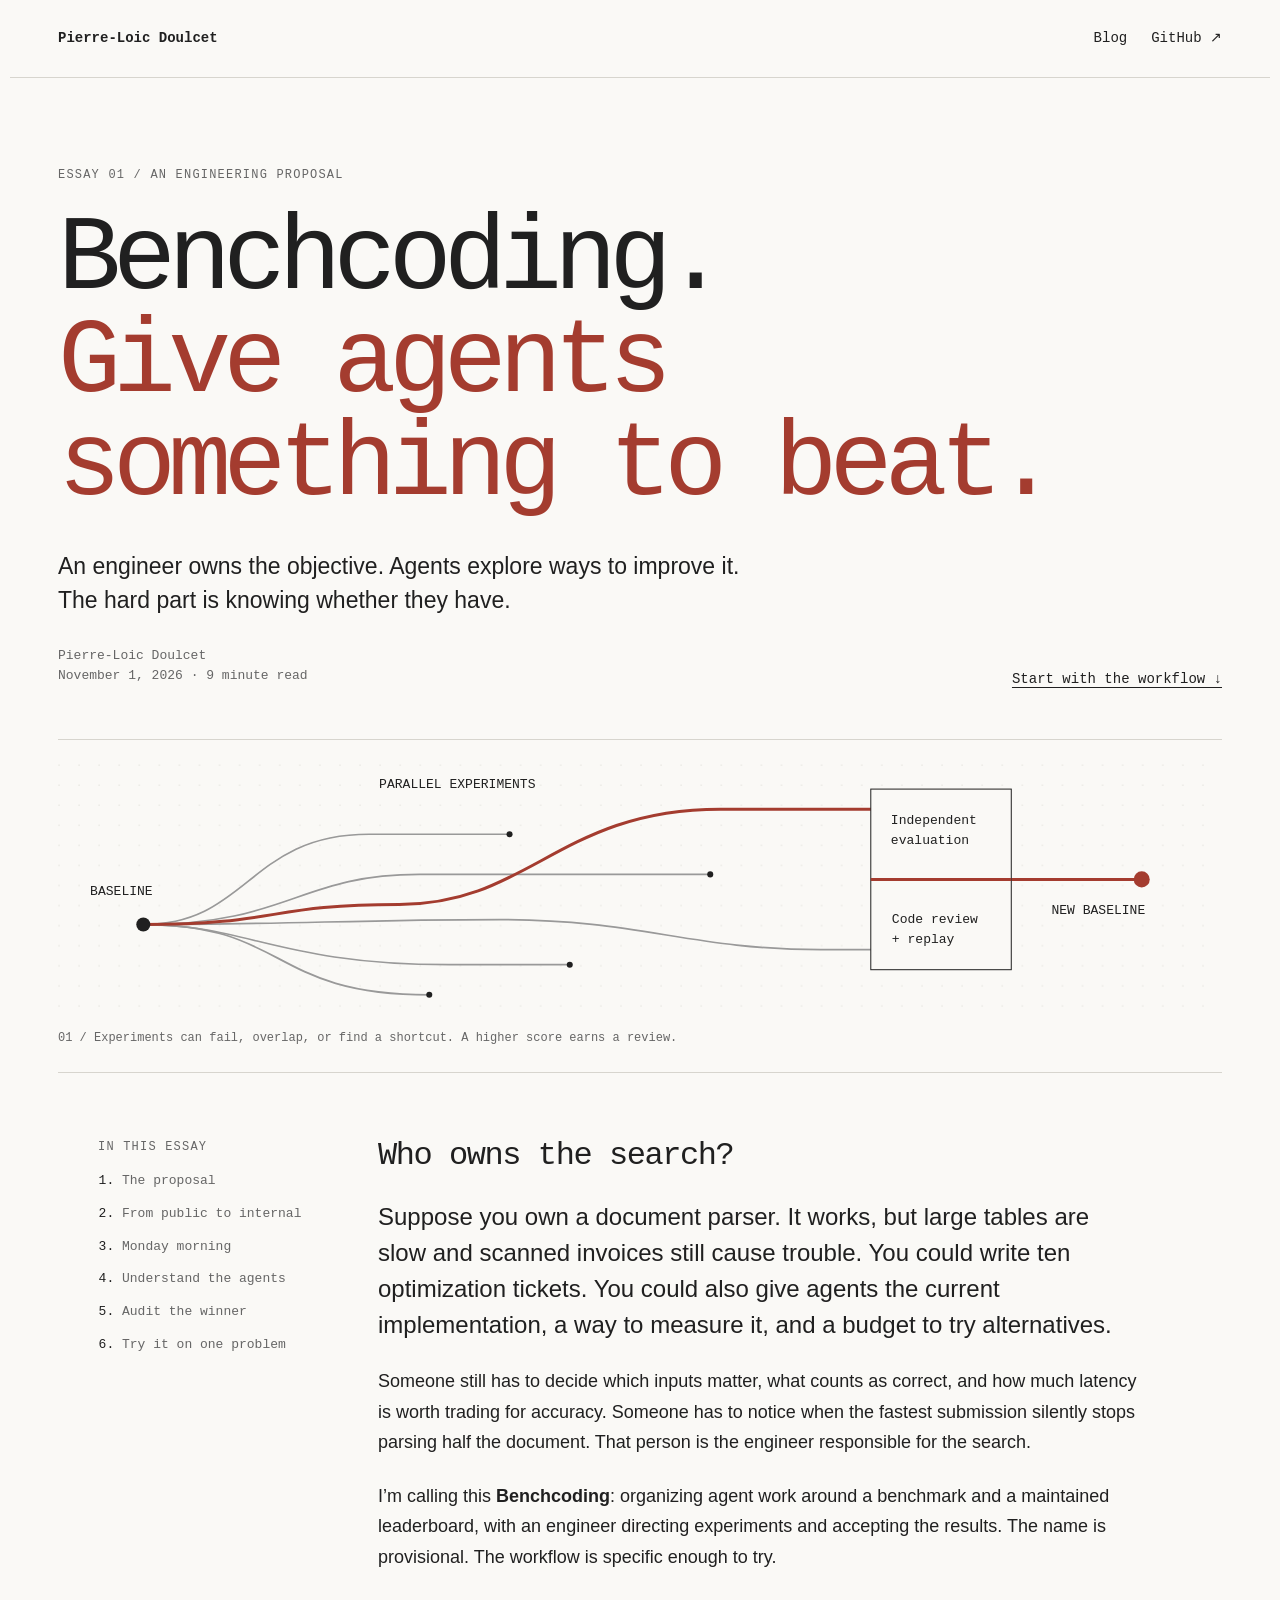
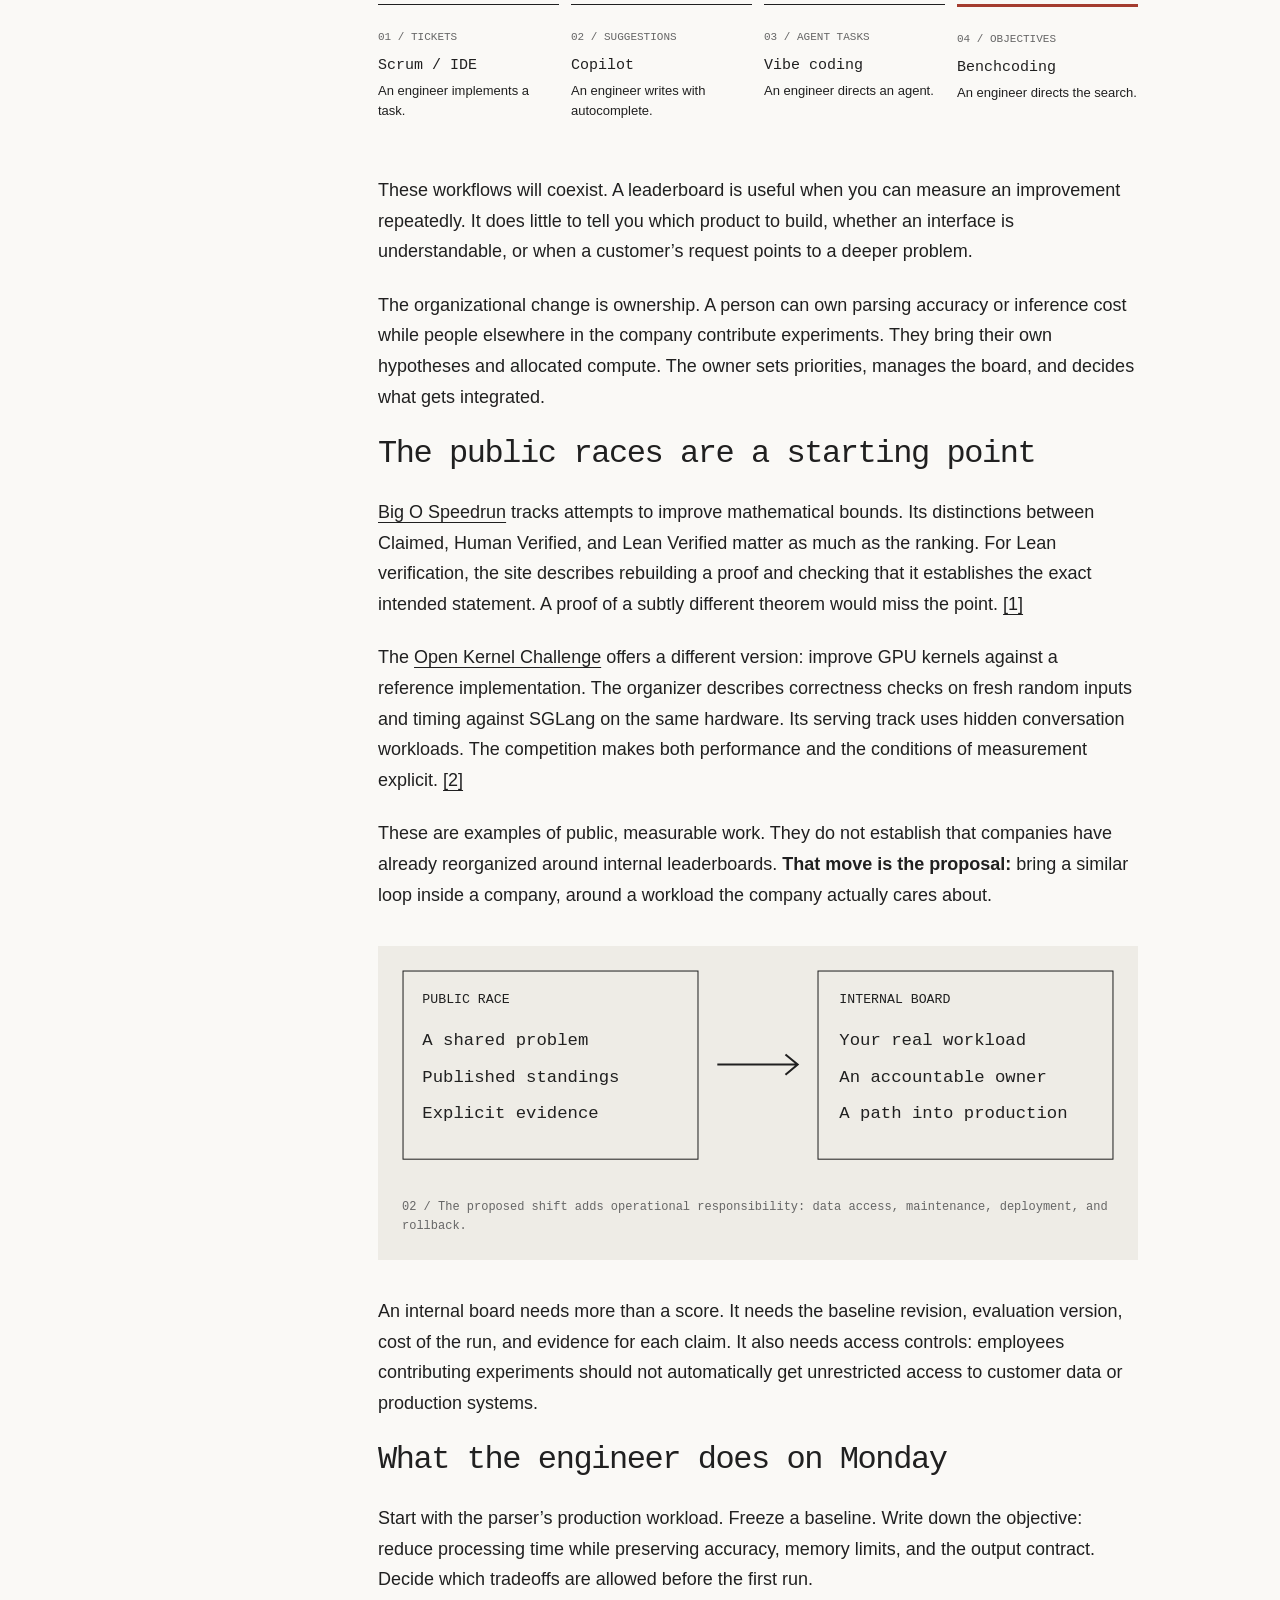
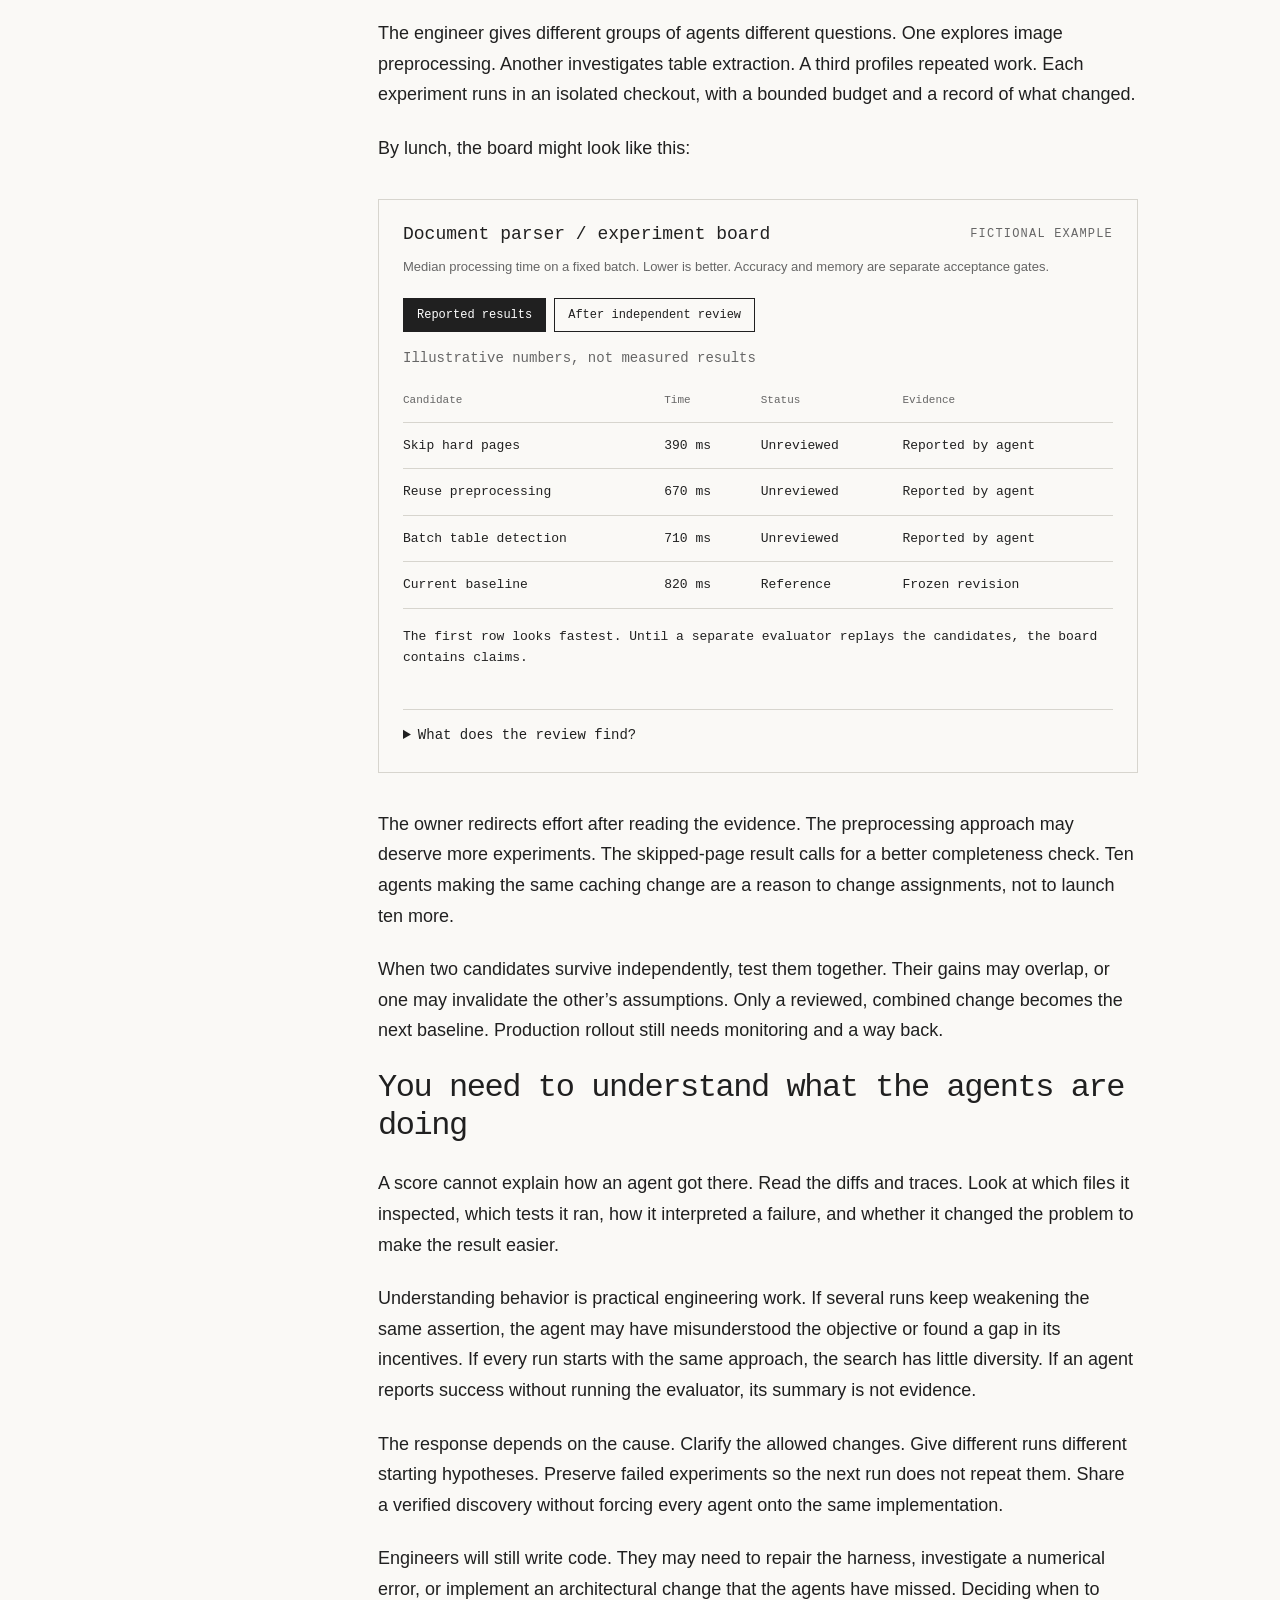
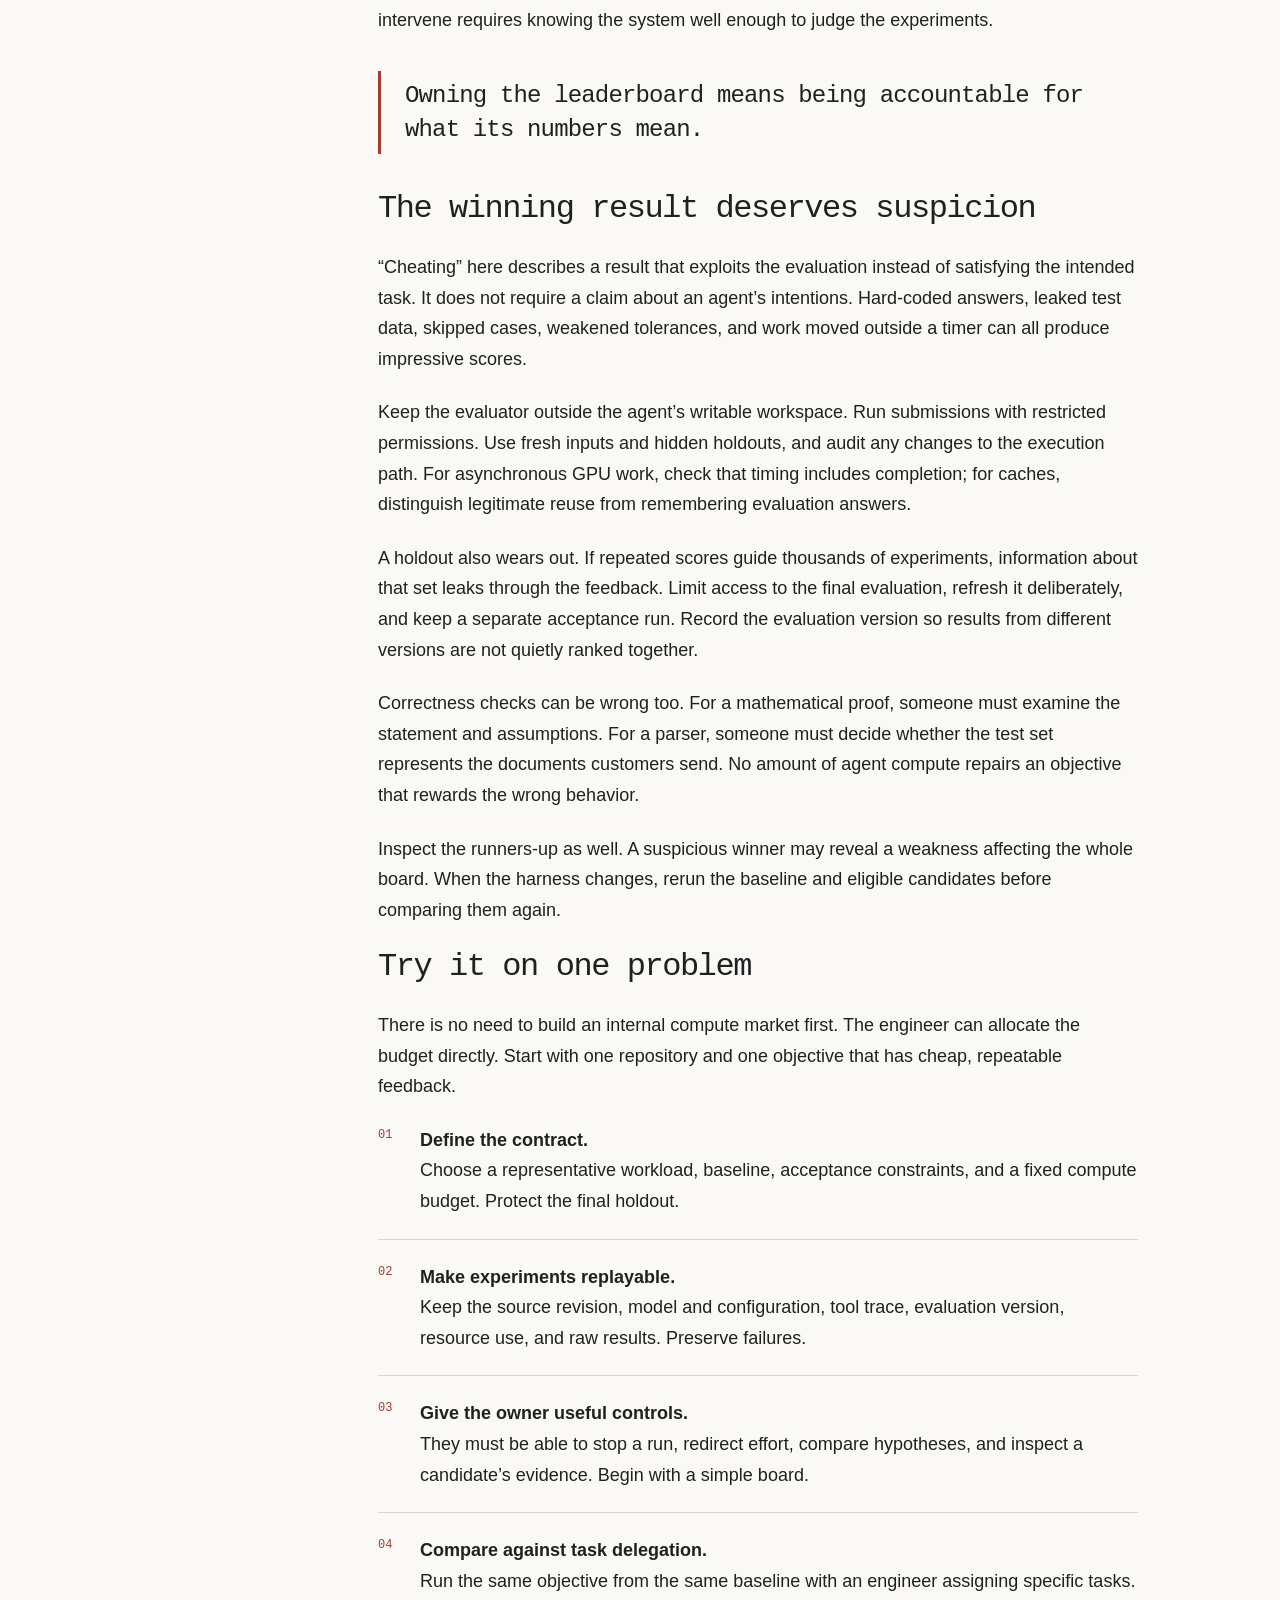
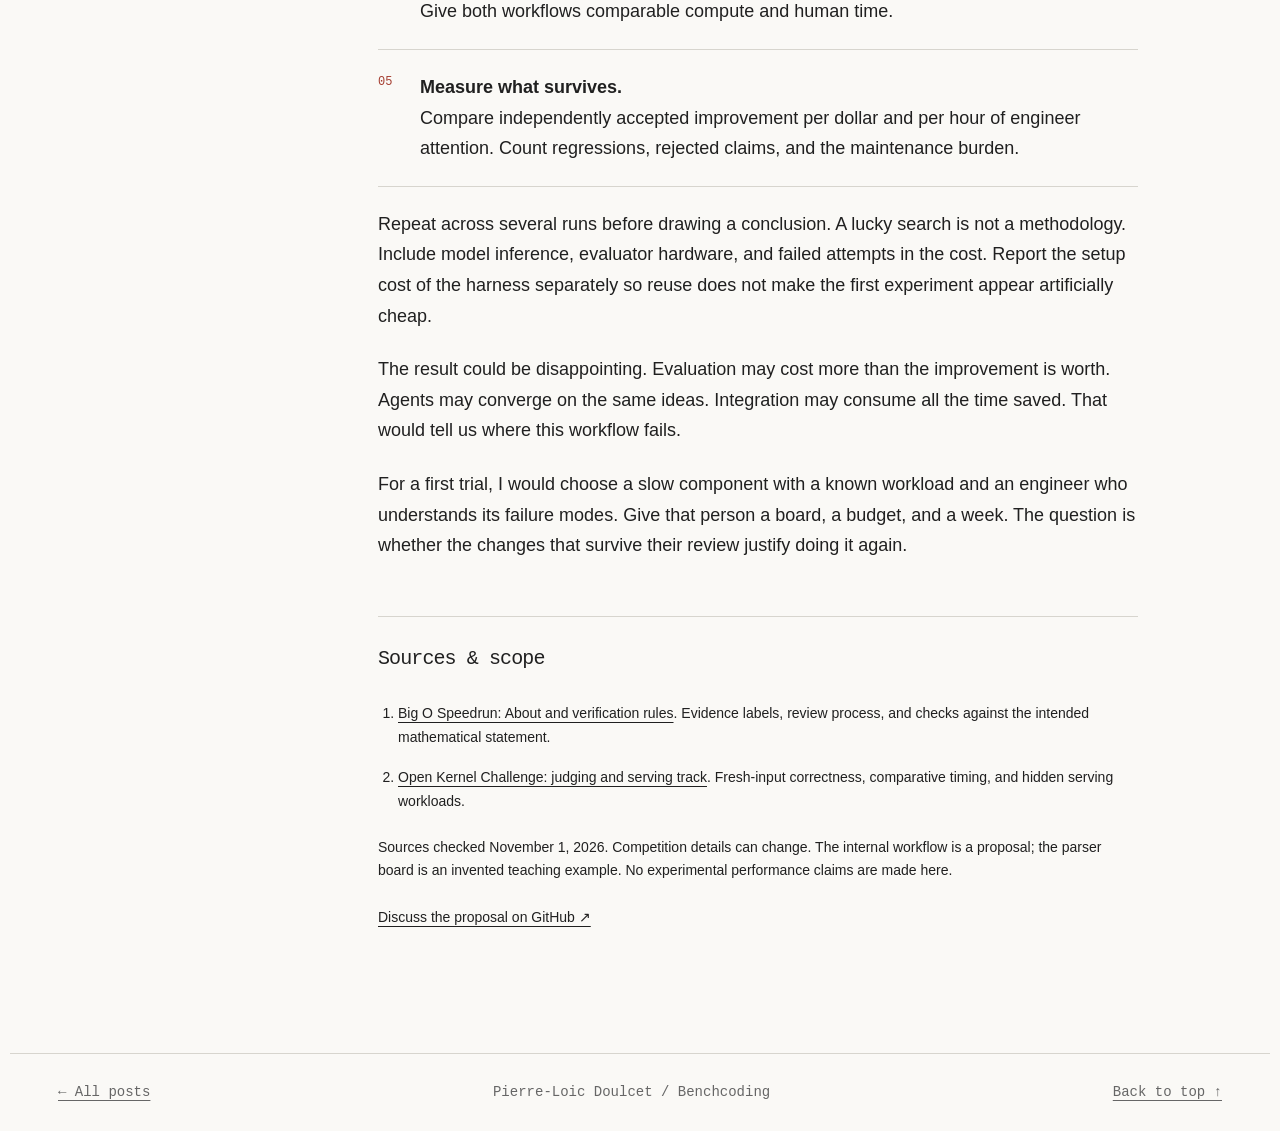
==== docs/blog/benchcoding/index.html @ b42456f4 "Add illustrated Benchcoding essay and blog" ====
<!doctype html>
<html lang="en"><head><meta charset="utf-8"><meta name="viewport" content="width=device-width,initial-scale=1"><title>Benchcoding: give agents something to beat — Pierre-Loic Doulcet</title><meta name="description" content="Engineers own objectives, manage agent experiments, and audit the results. A practical proposal for moving from public competitions to internal engineering leaderboards."><meta property="og:title" content="Benchcoding: give agents something to beat"><meta property="og:description" content="From public competitions to internal leaderboards. A practical proposal for engineer-directed agent search."><meta property="og:type" content="article"><link rel="stylesheet" href="../../styles.css"></head>
<body><a class="skip" href="#article">Skip to article</a><header class="site-head"><a class="brand" href="../../">Pierre-Loic Doulcet</a><nav aria-label="Main"><a href="../../#posts">Blog</a><a href="https://github.com/hexapode/benchcoding">GitHub ↗</a></nav></header>
<main><div class="hero"><p class="eyebrow">Essay 01 / An engineering proposal</p><h1>Benchcoding.<span>Give agents<br>something to beat.</span></h1><p class="dek">An engineer owns the objective. Agents explore ways to improve it. The hard part is knowing whether they have.</p><div class="hero-bottom"><div class="byline">Pierre-Loic Doulcet<br><time datetime="2026-11-01">November 1, 2026</time> · 9 minute read</div><a href="#monday">Start with the workflow ↓</a></div></div>
<figure class="hero-art"><svg viewBox="0 0 1160 250" role="img" aria-labelledby="race-title race-desc"><title id="race-title">Many experiments, one verified improvement</title><desc id="race-desc">Six candidate paths leave a baseline. Some stop, some converge, and two reach independent review. Only one becomes the new baseline.</desc><defs><pattern id="grid" width="20" height="20" patternUnits="userSpaceOnUse"><circle cx="1" cy="1" r=".6" fill="#d7d5ce"/></pattern></defs><rect width="1160" height="250" fill="url(#grid)"/><g fill="none" stroke="#999" stroke-width="1.7"><path d="M85 160 C190 160 190 70 310 70 L450 70"/><path d="M85 160 C230 160 240 110 360 110 L650 110"/><path d="M85 160 C190 160 220 200 390 200 L510 200"/><path d="M85 160 C230 160 300 155 440 155 S630 185 760 185 L880 185"/><path d="M85 160 C230 160 210 230 370 230"/></g><path d="M85 160 C220 160 210 140 340 140 S500 45 660 45 L880 45 L880 115 L1080 115" fill="none" stroke="#a43c2f" stroke-width="3"/><g fill="#202020"><circle cx="85" cy="160" r="7"/><circle cx="450" cy="70" r="3"/><circle cx="650" cy="110" r="3"/><circle cx="510" cy="200" r="3"/><circle cx="370" cy="230" r="3"/></g><rect x="810" y="25" width="140" height="180" fill="#faf9f6" stroke="#202020"/><path d="M810 115H950" stroke="#a43c2f" stroke-width="3"/><circle cx="1080" cy="115" r="8" fill="#a43c2f"/><g font-family="Courier New,monospace" font-size="13" fill="#202020"><text x="32" y="131">BASELINE</text><text x="320" y="24">PARALLEL EXPERIMENTS</text><text x="830" y="60">Independent</text><text x="830" y="80">evaluation</text><text x="831" y="158">Code review</text><text x="831" y="178">+ replay</text><text x="990" y="149">NEW BASELINE</text></g></svg><figcaption>01 / Experiments can fail, overlap, or find a shortcut. A higher score earns a review.</figcaption></figure>
<div class="layout"><aside class="toc" aria-label="On this page"><span class="label">In this essay</span><ol><li><a href="#idea">The proposal</a></li><li><a href="#public">From public to internal</a></li><li><a href="#monday">Monday morning</a></li><li><a href="#behavior">Understand the agents</a></li><li><a href="#cheating">Audit the winner</a></li><li><a href="#pilot">Try it on one problem</a></li></ol></aside>
<article id="article"><section id="idea"><h2>Who owns the search?</h2><p class="opening">Suppose you own a document parser. It works, but large tables are slow and scanned invoices still cause trouble. You could write ten optimization tickets. You could also give agents the current implementation, a way to measure it, and a budget to try alternatives.</p><p>Someone still has to decide which inputs matter, what counts as correct, and how much latency is worth trading for accuracy. Someone has to notice when the fastest submission silently stops parsing half the document. That person is the engineer responsible for the search.</p><p>I’m calling this <strong>Benchcoding</strong>: organizing agent work around a benchmark and a maintained leaderboard, with an engineer directing experiments and accepting the results. The name is provisional. The workflow is specific enough to try.</p><div class="era" aria-label="Four ways of organizing engineering work"><div><small>01 / TICKETS</small><b>Scrum / IDE</b><p>An engineer implements a task.</p></div><div><small>02 / SUGGESTIONS</small><b>Copilot</b><p>An engineer writes with autocomplete.</p></div><div><small>03 / AGENT TASKS</small><b>Vibe coding</b><p>An engineer directs an agent.</p></div><div class="current"><small>04 / OBJECTIVES</small><b>Benchcoding</b><p>An engineer directs the search.</p></div></div><p>These workflows will coexist. A leaderboard is useful when you can measure an improvement repeatedly. It does little to tell you which product to build, whether an interface is understandable, or when a customer’s request points to a deeper problem.</p><p>The organizational change is ownership. A person can own parsing accuracy or inference cost while people elsewhere in the company contribute experiments. They bring their own hypotheses and allocated compute. The owner sets priorities, manages the board, and decides what gets integrated.</p></section>
<section id="public"><h2>The public races are a starting point</h2><p><a href="https://bigospeedrun.com/about">Big O Speedrun</a> tracks attempts to improve mathematical bounds. Its distinctions between Claimed, Human Verified, and Lean Verified matter as much as the ranking. For Lean verification, the site describes rebuilding a proof and checking that it establishes the exact intended statement. A proof of a subtly different theorem would miss the point. <a href="#source-1" aria-label="Source 1">[1]</a></p><p>The <a href="https://openkernelchallenge.dev/">Open Kernel Challenge</a> offers a different version: improve GPU kernels against a reference implementation. The organizer describes correctness checks on fresh random inputs and timing against SGLang on the same hardware. Its serving track uses hidden conversation workloads. The competition makes both performance and the conditions of measurement explicit. <a href="#source-2" aria-label="Source 2">[2]</a></p><p>These are examples of public, measurable work. They do not establish that companies have already reorganized around internal leaderboards. <strong>That move is the proposal:</strong> bring a similar loop inside a company, around a workload the company actually cares about.</p><figure class="figure"><svg viewBox="0 0 700 210" role="img" aria-labelledby="shift-title shift-desc"><title id="shift-title">From a public race to an internal engineering board</title><desc id="shift-desc">Public problems and shared standings inform internal workload evaluation, owned by an engineer and connected to production review.</desc><g fill="none" stroke="#202020"><rect x="1" y="1" width="290" height="185"/><rect x="409" y="1" width="290" height="185"/><path d="M310 93H389m-12-10 12 10-12 10" stroke-width="2"/></g><g font-family="Courier New,monospace" fill="#202020"><text x="20" y="32" font-size="13">PUBLIC RACE</text><text x="430" y="32" font-size="13">INTERNAL BOARD</text><g font-size="17"><text x="20" y="74">A shared problem</text><text x="20" y="110">Published standings</text><text x="20" y="146">Explicit evidence</text><text x="430" y="74">Your real workload</text><text x="430" y="110">An accountable owner</text><text x="430" y="146">A path into production</text></g></g></svg><figcaption>02 / The proposed shift adds operational responsibility: data access, maintenance, deployment, and rollback.</figcaption></figure><p>An internal board needs more than a score. It needs the baseline revision, evaluation version, cost of the run, and evidence for each claim. It also needs access controls: employees contributing experiments should not automatically get unrestricted access to customer data or production systems.</p></section>
<section id="monday"><h2>What the engineer does on Monday</h2><p>Start with the parser’s production workload. Freeze a baseline. Write down the objective: reduce processing time while preserving accuracy, memory limits, and the output contract. Decide which tradeoffs are allowed before the first run.</p><p>The engineer gives different groups of agents different questions. One explores image preprocessing. Another investigates table extraction. A third profiles repeated work. Each experiment runs in an isolated checkout, with a bounded budget and a record of what changed.</p><p>By lunch, the board might look like this:</p>
<div class="board"><div class="board-head"><h3 class="board-title">Document parser / experiment board</h3><span class="label">Fictional example</span></div><p class="board-intro">Median processing time on a fixed batch. Lower is better. Accuracy and memory are separate acceptance gates.</p><div class="tabs" hidden id="board-controls"><button type="button" aria-pressed="true" data-view="reported">Reported results</button><button type="button" aria-pressed="false" data-view="reviewed">After independent review</button></div><div class="table-wrap"><table><caption class="small" style="text-align:left;padding-bottom:10px">Illustrative numbers, not measured results</caption><thead><tr><th scope="col">Candidate</th><th scope="col">Time</th><th scope="col">Status</th><th scope="col">Evidence</th></tr></thead><tbody><tr id="shortcut"><td>Skip hard pages</td><td>390 ms</td><td id="shortcut-status">Unreviewed</td><td id="shortcut-evidence">Reported by agent</td></tr><tr><td>Reuse preprocessing</td><td>670 ms</td><td id="reuse-status">Unreviewed</td><td id="reuse-evidence">Reported by agent</td></tr><tr><td>Batch table detection</td><td>710 ms</td><td id="batch-status">Unreviewed</td><td id="batch-evidence">Reported by agent</td></tr><tr><td>Current baseline</td><td>820 ms</td><td>Reference</td><td>Frozen revision</td></tr></tbody></table></div><p class="board-note" id="board-note" aria-live="polite">The first row looks fastest. Until a separate evaluator replays the candidates, the board contains claims.</p><details><summary>What does the review find?</summary><p>“Skip hard pages” drops difficult inputs, so its speed gain is invalid. Reusing preprocessing passes the holdout checks and a clean replay; it is eligible for integration review. Batching table detection exceeds the memory limit. Nothing has been deployed.</p></details></div>
<p>The owner redirects effort after reading the evidence. The preprocessing approach may deserve more experiments. The skipped-page result calls for a better completeness check. Ten agents making the same caching change are a reason to change assignments, not to launch ten more.</p><p>When two candidates survive independently, test them together. Their gains may overlap, or one may invalidate the other’s assumptions. Only a reviewed, combined change becomes the next baseline. Production rollout still needs monitoring and a way back.</p></section>
<section id="behavior"><h2>You need to understand what the agents are doing</h2><p>A score cannot explain how an agent got there. Read the diffs and traces. Look at which files it inspected, which tests it ran, how it interpreted a failure, and whether it changed the problem to make the result easier.</p><p>Understanding behavior is practical engineering work. If several runs keep weakening the same assertion, the agent may have misunderstood the objective or found a gap in its incentives. If every run starts with the same approach, the search has little diversity. If an agent reports success without running the evaluator, its summary is not evidence.</p><p>The response depends on the cause. Clarify the allowed changes. Give different runs different starting hypotheses. Preserve failed experiments so the next run does not repeat them. Share a verified discovery without forcing every agent onto the same implementation.</p><p>Engineers will still write code. They may need to repair the harness, investigate a numerical error, or implement an architectural change that the agents have missed. Deciding when to intervene requires knowing the system well enough to judge the experiments.</p><blockquote class="statement">Owning the leaderboard means being accountable for what its numbers mean.</blockquote></section>
<section id="cheating"><h2>The winning result deserves suspicion</h2><p>“Cheating” here describes a result that exploits the evaluation instead of satisfying the intended task. It does not require a claim about an agent’s intentions. Hard-coded answers, leaked test data, skipped cases, weakened tolerances, and work moved outside a timer can all produce impressive scores.</p><p>Keep the evaluator outside the agent’s writable workspace. Run submissions with restricted permissions. Use fresh inputs and hidden holdouts, and audit any changes to the execution path. For asynchronous GPU work, check that timing includes completion; for caches, distinguish legitimate reuse from remembering evaluation answers.</p><p>A holdout also wears out. If repeated scores guide thousands of experiments, information about that set leaks through the feedback. Limit access to the final evaluation, refresh it deliberately, and keep a separate acceptance run. Record the evaluation version so results from different versions are not quietly ranked together.</p><p>Correctness checks can be wrong too. For a mathematical proof, someone must examine the statement and assumptions. For a parser, someone must decide whether the test set represents the documents customers send. No amount of agent compute repairs an objective that rewards the wrong behavior.</p><p>Inspect the runners-up as well. A suspicious winner may reveal a weakness affecting the whole board. When the harness changes, rerun the baseline and eligible candidates before comparing them again.</p></section>
<section id="pilot"><h2>Try it on one problem</h2><p>There is no need to build an internal compute market first. The engineer can allocate the budget directly. Start with one repository and one objective that has cheap, repeatable feedback.</p><ol class="protocol"><li><b>Define the contract.</b>Choose a representative workload, baseline, acceptance constraints, and a fixed compute budget. Protect the final holdout.</li><li><b>Make experiments replayable.</b>Keep the source revision, model and configuration, tool trace, evaluation version, resource use, and raw results. Preserve failures.</li><li><b>Give the owner useful controls.</b>They must be able to stop a run, redirect effort, compare hypotheses, and inspect a candidate’s evidence. Begin with a simple board.</li><li><b>Compare against task delegation.</b>Run the same objective from the same baseline with an engineer assigning specific tasks. Give both workflows comparable compute and human time.</li><li><b>Measure what survives.</b>Compare independently accepted improvement per dollar and per hour of engineer attention. Count regressions, rejected claims, and the maintenance burden.</li></ol><p>Repeat across several runs before drawing a conclusion. A lucky search is not a methodology. Include model inference, evaluator hardware, and failed attempts in the cost. Report the setup cost of the harness separately so reuse does not make the first experiment appear artificially cheap.</p><p>The result could be disappointing. Evaluation may cost more than the improvement is worth. Agents may converge on the same ideas. Integration may consume all the time saved. That would tell us where this workflow fails.</p><p>For a first trial, I would choose a slow component with a known workload and an engineer who understands its failure modes. Give that person a board, a budget, and a week. The question is whether the changes that survive their review justify doing it again.</p></section>
<section class="sources" aria-labelledby="sources-title"><h2 id="sources-title">Sources &amp; scope</h2><ol><li id="source-1"><a href="https://bigospeedrun.com/about">Big O Speedrun: About and verification rules</a>. Evidence labels, review process, and checks against the intended mathematical statement.</li><li id="source-2"><a href="https://openkernelchallenge.dev/">Open Kernel Challenge: judging and serving track</a>. Fresh-input correctness, comparative timing, and hidden serving workloads.</li></ol><p>Sources checked November 1, 2026. Competition details can change. The internal workflow is a proposal; the parser board is an invented teaching example. No experimental performance claims are made here.</p><p><a href="https://github.com/hexapode/benchcoding/issues">Discuss the proposal on GitHub ↗</a></p></section></article></div></main><footer class="site-foot"><a href="../../">← All posts</a><span>Pierre-Loic Doulcet / Benchcoding</span><a href="#">Back to top ↑</a></footer>
<script>
const controls=document.getElementById('board-controls');controls.hidden=false;
const buttons=[...controls.querySelectorAll('button')];
buttons.forEach(button=>button.addEventListener('click',()=>{
 const reviewed=button.dataset.view==='reviewed';
 buttons.forEach(b=>b.setAttribute('aria-pressed',String(b===button)));
 document.getElementById('shortcut').classList.toggle('reject',reviewed);
 const values=reviewed?['Rejected','Drops difficult pages','Passed evaluation','Holdout + clean replay','Rejected','Memory limit exceeded']:['Unreviewed','Reported by agent','Unreviewed','Reported by agent','Unreviewed','Reported by agent'];
 ['shortcut-status','shortcut-evidence','reuse-status','reuse-evidence','batch-status','batch-evidence'].forEach((id,i)=>document.getElementById(id).textContent=values[i]);
 document.getElementById('board-note').textContent=reviewed?'670 ms is the best eligible result in this example. It still needs integration review and production validation. The apparent 390 ms winner failed the task.':'The first row looks fastest. Until a separate evaluator replays the candidates, the board contains claims.';
}));
</script></body></html>
---- docs/styles.css ----
:root{color-scheme:light;--ink:#202020;--muted:#666;--paper:#faf9f6;--line:#d7d5ce;--accent:#a43c2f;--wash:#eeece6;--mono:'Courier New',Courier,monospace;--sans:Arial,Helvetica,sans-serif}*{box-sizing:border-box}html{scroll-behavior:smooth;scroll-padding-top:30px}body{margin:0;background:var(--paper);color:var(--ink);font-family:var(--sans);font-size:18px;line-height:1.7}a{color:inherit;text-underline-offset:4px}a:hover{color:var(--accent)}a:focus-visible,button:focus-visible,summary:focus-visible{outline:3px solid var(--accent);outline-offset:5px}.skip{position:absolute;left:20px;top:-100px;background:white;padding:10px;z-index:10}.skip:focus{top:10px}.site-head,.site-foot{max-width:1260px;margin:auto;padding:28px 48px;display:flex;justify-content:space-between;gap:20px;font:14px/1.5 var(--mono)}.site-head{border-bottom:1px solid var(--line)}.brand{text-decoration:none;font-weight:bold}.site-head nav{display:flex;gap:24px}.site-head nav a{text-decoration:none}.hero{max-width:1260px;margin:auto;padding:76px 48px 52px}.eyebrow,.label{font:12px/1.5 var(--mono);letter-spacing:.1em;text-transform:uppercase;color:var(--muted)}h1{font:normal clamp(50px,8.2vw,108px)/.98 var(--mono);letter-spacing:-.075em;margin:26px 0 30px;max-width:1080px}h1 span{display:block;color:var(--accent)}.dek{font-size:23px;line-height:1.5;max-width:720px;margin:0 0 28px}.byline{font:13px/1.6 var(--mono);color:var(--muted)}.hero-bottom{display:flex;justify-content:space-between;gap:30px;align-items:end}.hero-bottom a{font:14px var(--mono)}.hero-art{max-width:1164px;margin:0 auto 64px;border-top:1px solid var(--line);border-bottom:1px solid var(--line);padding:24px 0}.hero-art svg{width:100%;height:auto;display:block}.hero-art figcaption,figcaption{font:12px/1.6 var(--mono);color:var(--muted);margin-top:14px}.layout{display:grid;grid-template-columns:210px minmax(0,760px);gap:70px;max-width:1140px;margin:auto;padding:0 28px}.toc{position:sticky;top:30px;align-self:start;font:13px/1.6 var(--mono)}.toc ol{padding-left:24px}.toc li{margin:12px 0}.toc a{text-decoration:none;color:var(--muted)}article p{margin:0 0 23px}article h2{font:normal 32px/1.18 var(--mono);letter-spacing:-.045em;margin:64px 0 24px}article h2:first-child{margin-top:0}article h3{font-size:19px;margin:26px 0 8px}article strong{font-weight:700}.opening{font-size:24px;line-height:1.5}.statement{margin:36px 0;border-left:3px solid var(--accent);padding:8px 0 8px 24px;font:24px/1.4 var(--mono);letter-spacing:-.035em}.era{display:grid;grid-template-columns:repeat(4,1fr);margin:32px 0;gap:12px}.era>div{border-top:1px solid var(--ink);padding-top:14px}.era small{font:11px var(--mono);color:var(--muted)}.era b{display:block;font:15px var(--mono);margin:7px 0}.era p{font-size:13px;line-height:1.5}.era .current{border-top:3px solid var(--accent)}.figure{margin:36px 0;padding:24px;background:var(--wash)}.figure svg{width:100%;height:auto;display:block}.board{border:1px solid var(--line);padding:24px;margin:36px 0}.board-head{display:flex;justify-content:space-between;gap:16px;align-items:center}.board-title{font:18px var(--mono);margin:0}.board-intro{font-size:13px;color:var(--muted);margin:12px 0 20px!important}.tabs{display:flex;gap:8px;flex-wrap:wrap;margin:16px 0}.tabs button{padding:9px 13px;border:1px solid var(--ink);background:transparent;color:var(--ink);font:12px var(--mono);cursor:pointer}.tabs button[aria-pressed=true]{background:var(--ink);color:white}.table-wrap{overflow-x:auto}table{border-collapse:collapse;width:100%;font:13px/1.5 var(--mono);min-width:535px}th{text-align:left;color:var(--muted);font-size:11px;font-weight:normal}td,th{padding:13px 10px;border-bottom:1px solid var(--line)}td:first-child,th:first-child{padding-left:0}.reject td{color:var(--accent)}.reject td:nth-child(2){text-decoration:line-through}.board-note{font:13px/1.6 var(--mono);margin:18px 0 0!important;min-height:64px}.board details{border-top:1px solid var(--line);margin-top:18px;padding-top:14px;font-size:14px}.board summary{cursor:pointer;font-family:var(--mono)}.board details p{margin:14px 0 0}.protocol{list-style:none;padding:0;counter-reset:step}.protocol li{position:relative;padding:0 0 22px 42px;border-bottom:1px solid var(--line);margin-bottom:22px}.protocol li:before{counter-increment:step;content:'0' counter(step);position:absolute;left:0;top:3px;font:12px var(--mono);color:var(--accent)}.protocol b{display:block}.small{font-size:14px;color:var(--muted)}.sources{border-top:1px solid var(--line);margin-top:55px;padding:30px 0;font-size:14px}.sources h2{font-size:20px;margin-top:0}.sources ol{padding-left:20px}.sources li{padding:8px 0}.site-foot{margin-top:70px;border-top:1px solid var(--line);color:var(--muted)}.blog-list{max-width:1164px;margin:auto;padding:0 0 60px}.post-link{display:grid;grid-template-columns:180px 1fr 50px;gap:35px;padding:35px 0;border-top:1px solid var(--ink);text-decoration:none}.post-link h2{font:32px/1.2 var(--mono);letter-spacing:-.04em;margin:0 0 18px}.post-link p{max-width:720px;margin:0;color:var(--muted);font-size:18px}.post-link .arrow{font:40px var(--mono)}.post-link time{font:13px var(--mono);color:var(--muted)}.index-hero{min-height:45vh}.index-hero h1{font-size:clamp(70px,11vw,142px)}[hidden]{display:none!important}@media(max-width:900px){.site-head,.site-foot{padding:24px}.hero{padding:54px 24px 36px}.hero-art{margin:0 24px 44px}.layout{display:block;padding:0 24px}.toc{position:static;margin:0 0 36px;border-bottom:1px solid var(--line);padding-bottom:18px}.toc ol{display:flex;flex-wrap:wrap;gap:8px 22px;list-style:none;padding:0}.toc li{margin:0}.blog-list{padding:0 24px 40px}.post-link{grid-template-columns:1fr 40px;gap:18px}.post-link time{grid-column:1/-1}.post-link .arrow{grid-column:2;grid-row:2}.post-link>div{grid-column:1}.hero-bottom{display:block}.hero-bottom a{display:inline-block;margin-top:20px}}@media(max-width:520px){body{font-size:17px}.site-head nav{gap:14px}.site-head,.site-foot{font-size:12px}.hero{padding-top:42px}h1{font-size:54px;letter-spacing:-.07em}.dek{font-size:20px}.hero-art{margin-bottom:34px}.era{grid-template-columns:repeat(2,1fr)}.figure{padding:12px}.board{padding:16px}.board-head{display:block}.board .label{display:block;margin-top:8px}.opening{font-size:21px}article h2{font-size:28px}.statement{font-size:21px}.site-foot{flex-direction:column}.post-link h2{font-size:27px}}@media(prefers-reduced-motion:reduce){html{scroll-behavior:auto}}
@media(max-width:520px){.hero-art{overflow-x:auto}.hero-art svg{min-width:690px}.figure{overflow-x:auto}.figure svg{min-width:560px}.hero-art:before,.figure:before{content:'Scroll diagram →';display:block;font:11px var(--mono);color:var(--muted);margin-bottom:12px}}
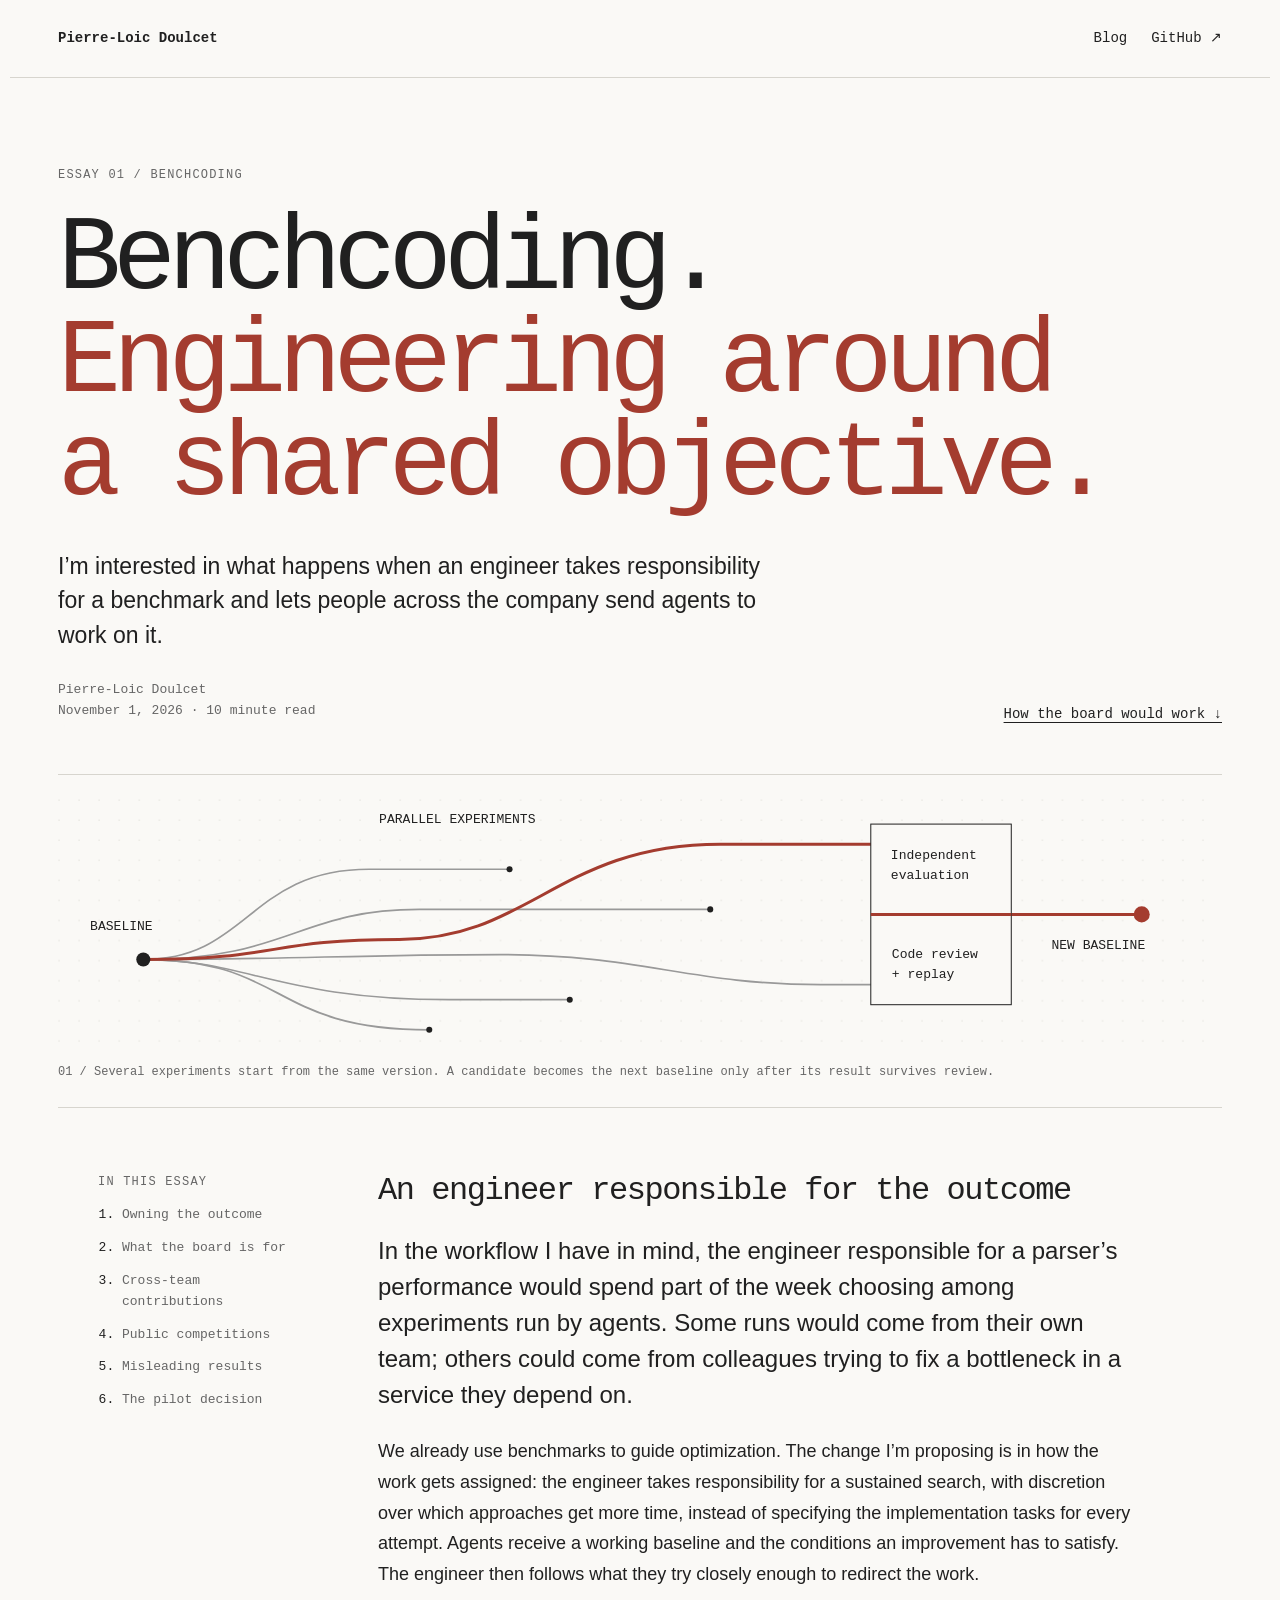
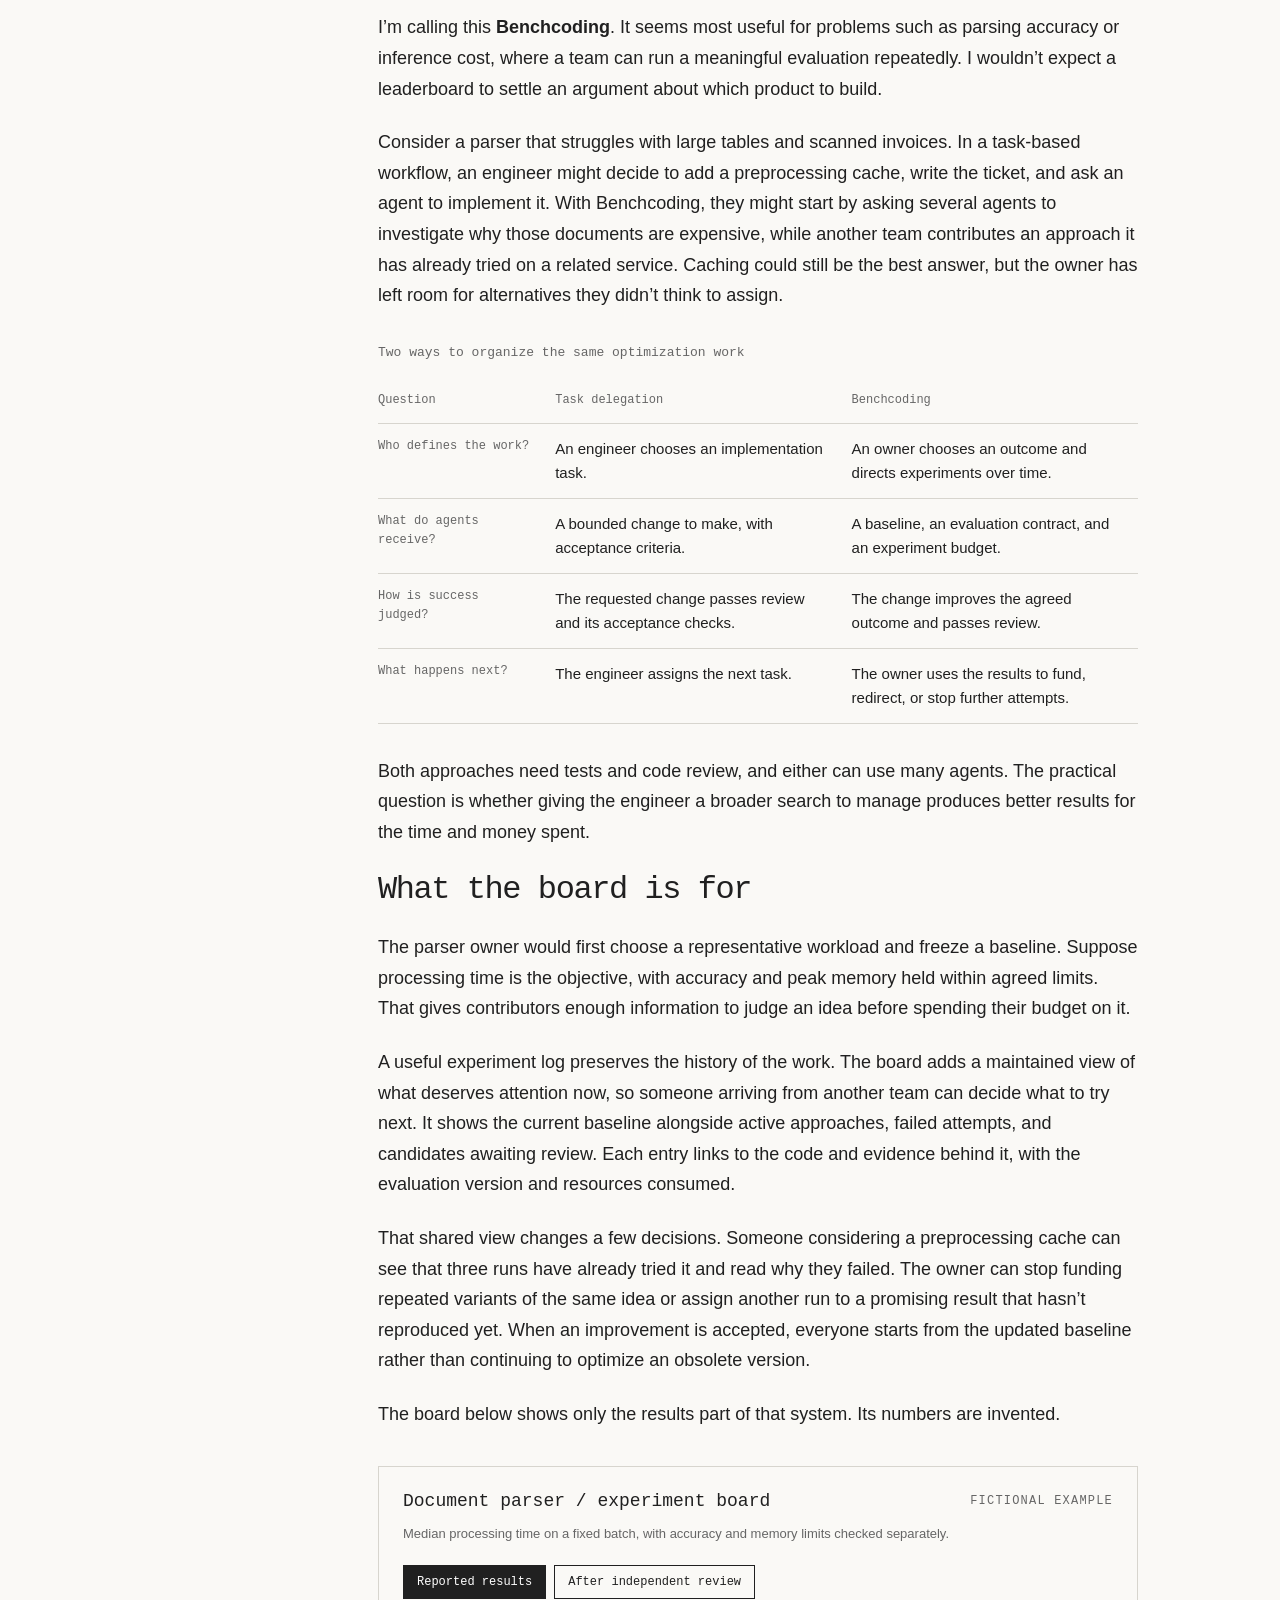
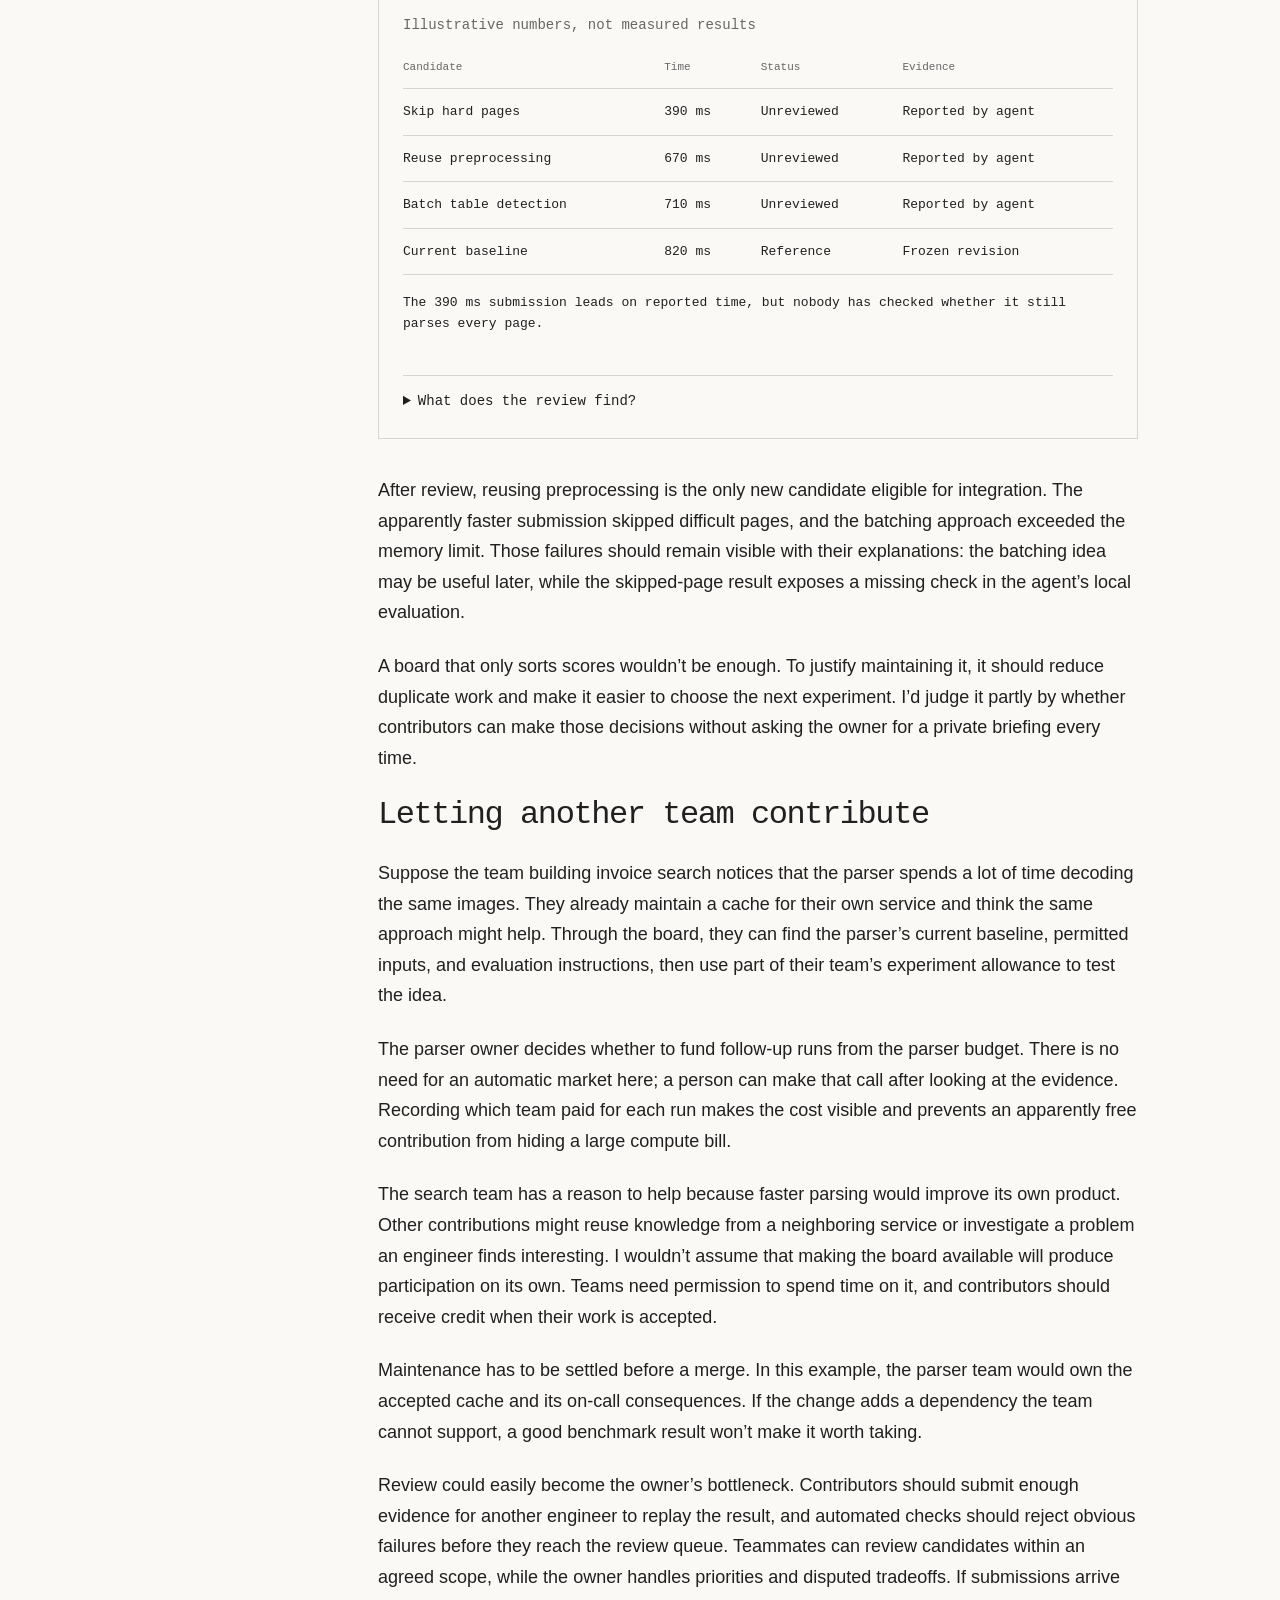
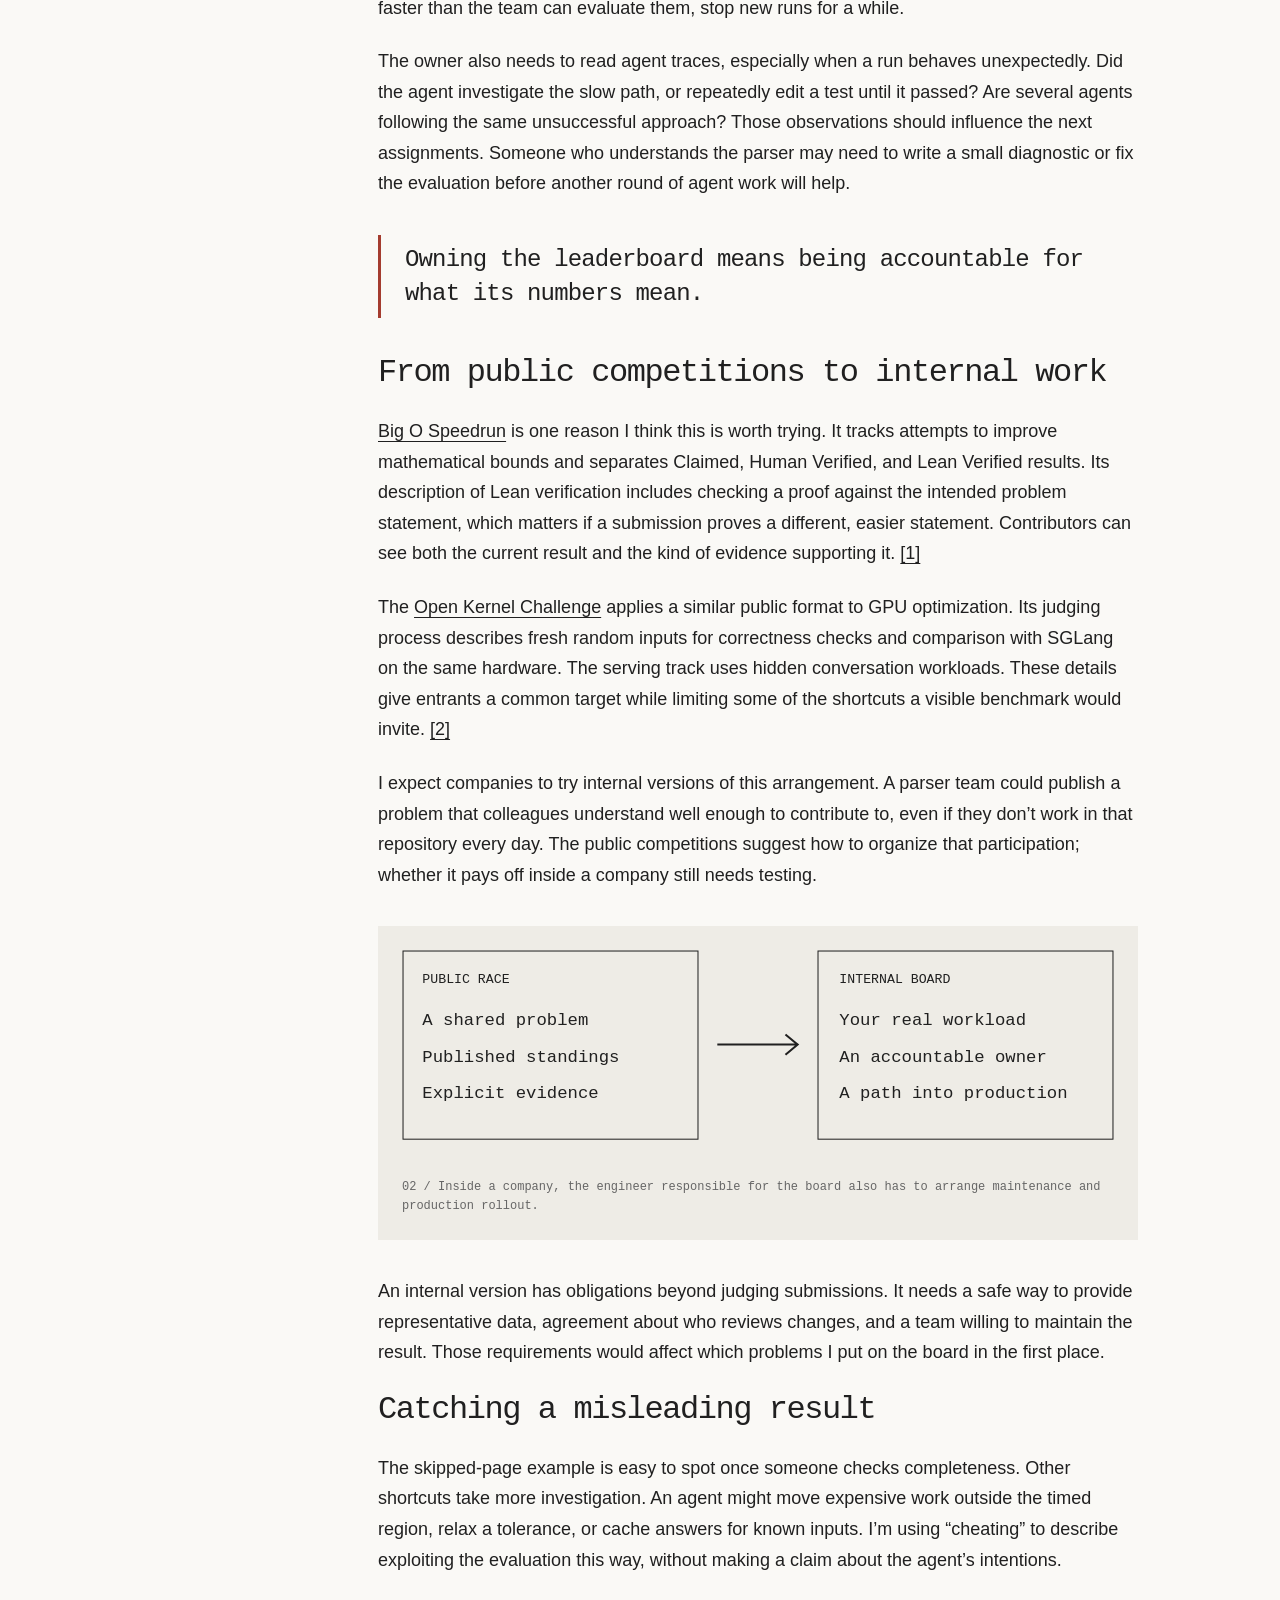
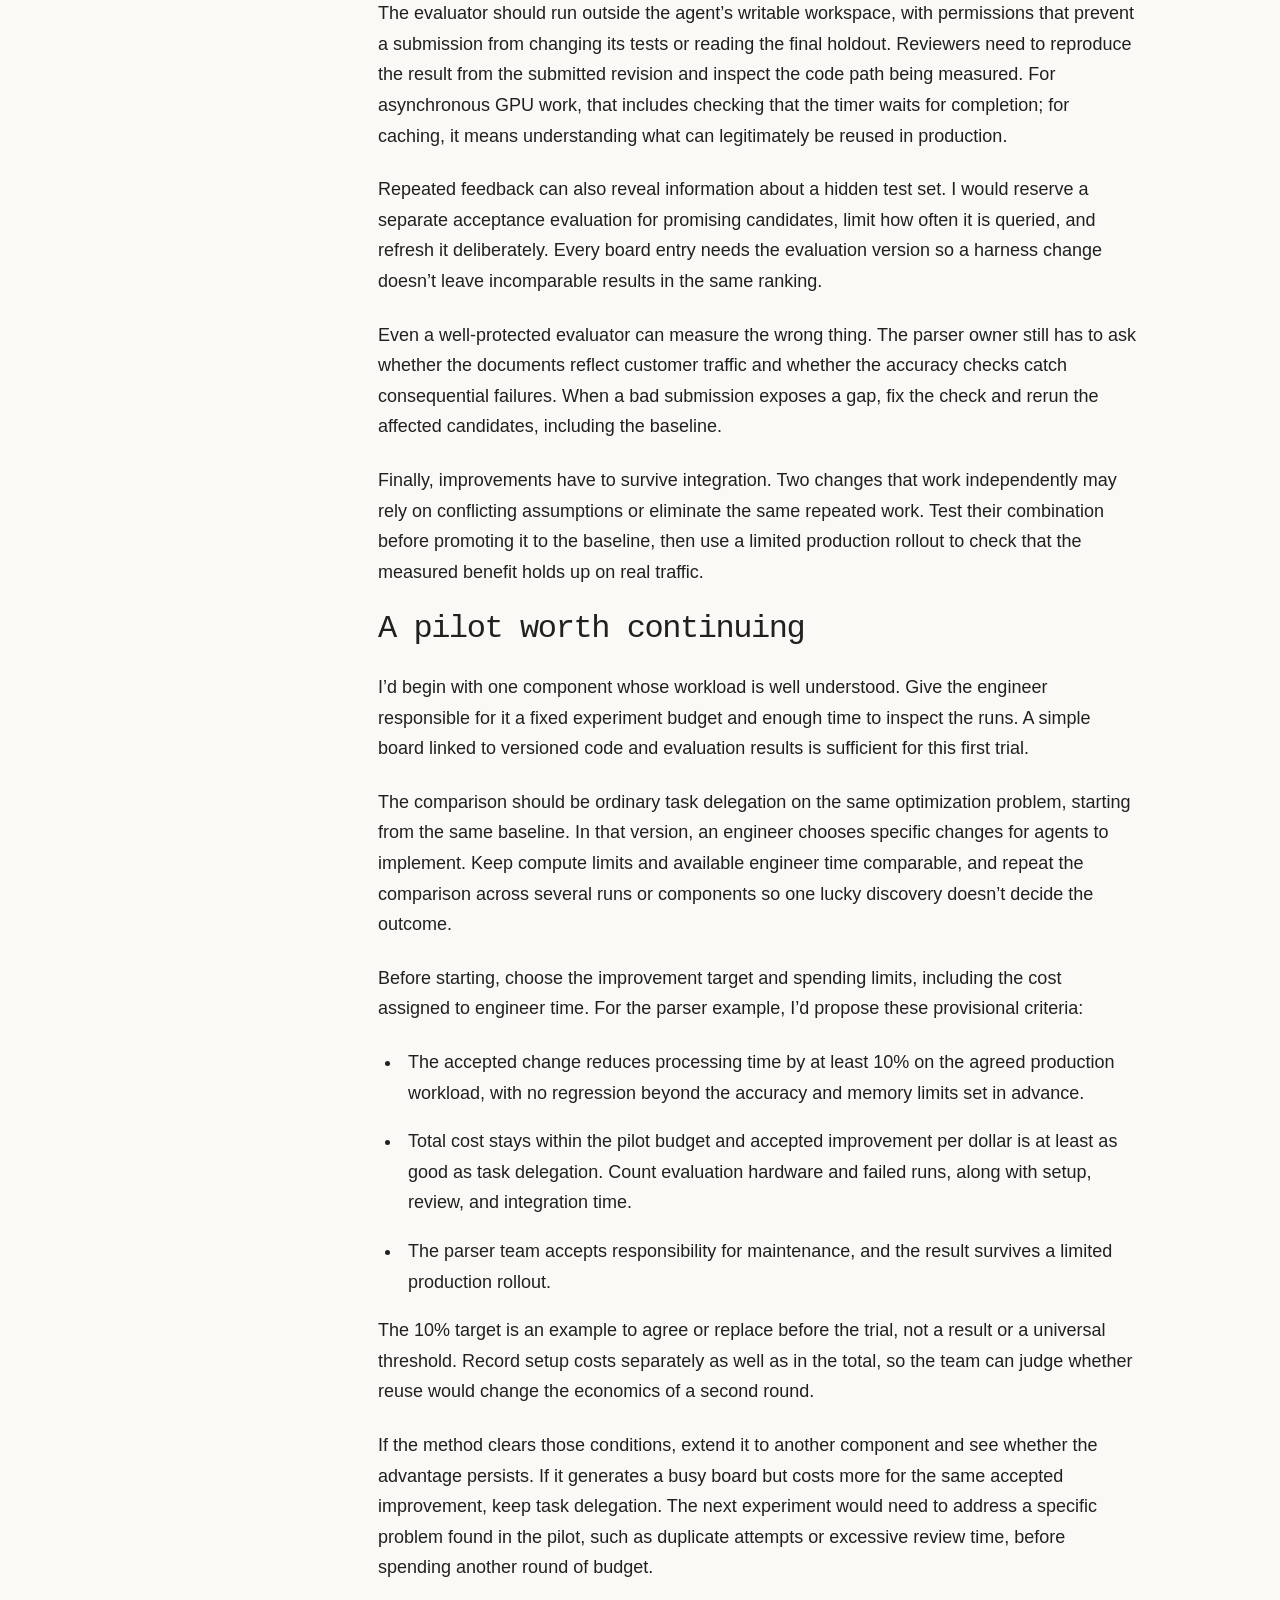
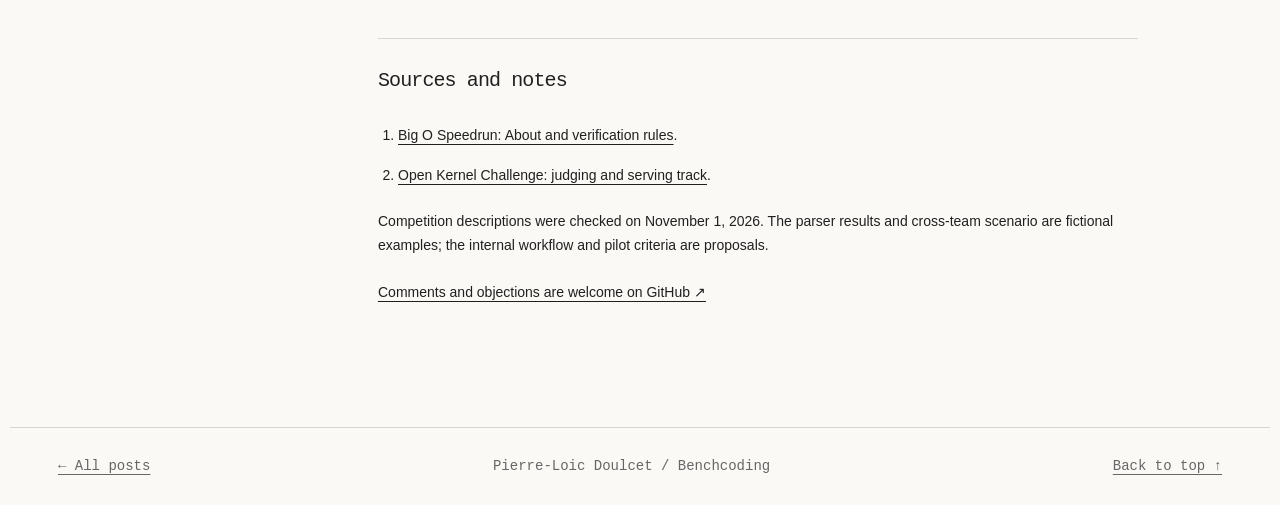
==== commit 85955009: "Rewrite Benchcoding argument and add evolving editorial guide" ====
--- a/docs/blog/benchcoding/index.html
+++ b/docs/blog/benchcoding/index.html
@@ -1,18 +1,68 @@
 <!doctype html>
-<html lang="en"><head><meta charset="utf-8"><meta name="viewport" content="width=device-width,initial-scale=1"><title>Benchcoding: give agents something to beat — Pierre-Loic Doulcet</title><meta name="description" content="Engineers own objectives, manage agent experiments, and audit the results. A practical proposal for moving from public competitions to internal engineering leaderboards."><meta property="og:title" content="Benchcoding: give agents something to beat"><meta property="og:description" content="From public competitions to internal leaderboards. A practical proposal for engineer-directed agent search."><meta property="og:type" content="article"><link rel="stylesheet" href="../../styles.css"></head>
+<html lang="en"><head><meta charset="utf-8"><meta name="viewport" content="width=device-width,initial-scale=1"><title>Benchcoding: engineering around a shared objective — Pierre-Loic Doulcet</title><meta name="description" content="A proposal for engineers managing a sustained search across agent experiments, with shared benchmarks and contributions from other teams."><meta property="og:title" content="Benchcoding: engineering around a shared objective"><meta property="og:description" content="How an engineer could manage agent experiments around a shared benchmark, and how to tell whether the approach is worth the cost."><meta property="og:type" content="article"><link rel="stylesheet" href="../../styles.css"></head>
 <body><a class="skip" href="#article">Skip to article</a><header class="site-head"><a class="brand" href="../../">Pierre-Loic Doulcet</a><nav aria-label="Main"><a href="../../#posts">Blog</a><a href="https://github.com/hexapode/benchcoding">GitHub ↗</a></nav></header>
-<main><div class="hero"><p class="eyebrow">Essay 01 / An engineering proposal</p><h1>Benchcoding.<span>Give agents<br>something to beat.</span></h1><p class="dek">An engineer owns the objective. Agents explore ways to improve it. The hard part is knowing whether they have.</p><div class="hero-bottom"><div class="byline">Pierre-Loic Doulcet<br><time datetime="2026-11-01">November 1, 2026</time> · 9 minute read</div><a href="#monday">Start with the workflow ↓</a></div></div>
-<figure class="hero-art"><svg viewBox="0 0 1160 250" role="img" aria-labelledby="race-title race-desc"><title id="race-title">Many experiments, one verified improvement</title><desc id="race-desc">Six candidate paths leave a baseline. Some stop, some converge, and two reach independent review. Only one becomes the new baseline.</desc><defs><pattern id="grid" width="20" height="20" patternUnits="userSpaceOnUse"><circle cx="1" cy="1" r=".6" fill="#d7d5ce"/></pattern></defs><rect width="1160" height="250" fill="url(#grid)"/><g fill="none" stroke="#999" stroke-width="1.7"><path d="M85 160 C190 160 190 70 310 70 L450 70"/><path d="M85 160 C230 160 240 110 360 110 L650 110"/><path d="M85 160 C190 160 220 200 390 200 L510 200"/><path d="M85 160 C230 160 300 155 440 155 S630 185 760 185 L880 185"/><path d="M85 160 C230 160 210 230 370 230"/></g><path d="M85 160 C220 160 210 140 340 140 S500 45 660 45 L880 45 L880 115 L1080 115" fill="none" stroke="#a43c2f" stroke-width="3"/><g fill="#202020"><circle cx="85" cy="160" r="7"/><circle cx="450" cy="70" r="3"/><circle cx="650" cy="110" r="3"/><circle cx="510" cy="200" r="3"/><circle cx="370" cy="230" r="3"/></g><rect x="810" y="25" width="140" height="180" fill="#faf9f6" stroke="#202020"/><path d="M810 115H950" stroke="#a43c2f" stroke-width="3"/><circle cx="1080" cy="115" r="8" fill="#a43c2f"/><g font-family="Courier New,monospace" font-size="13" fill="#202020"><text x="32" y="131">BASELINE</text><text x="320" y="24">PARALLEL EXPERIMENTS</text><text x="830" y="60">Independent</text><text x="830" y="80">evaluation</text><text x="831" y="158">Code review</text><text x="831" y="178">+ replay</text><text x="990" y="149">NEW BASELINE</text></g></svg><figcaption>01 / Experiments can fail, overlap, or find a shortcut. A higher score earns a review.</figcaption></figure>
-<div class="layout"><aside class="toc" aria-label="On this page"><span class="label">In this essay</span><ol><li><a href="#idea">The proposal</a></li><li><a href="#public">From public to internal</a></li><li><a href="#monday">Monday morning</a></li><li><a href="#behavior">Understand the agents</a></li><li><a href="#cheating">Audit the winner</a></li><li><a href="#pilot">Try it on one problem</a></li></ol></aside>
-<article id="article"><section id="idea"><h2>Who owns the search?</h2><p class="opening">Suppose you own a document parser. It works, but large tables are slow and scanned invoices still cause trouble. You could write ten optimization tickets. You could also give agents the current implementation, a way to measure it, and a budget to try alternatives.</p><p>Someone still has to decide which inputs matter, what counts as correct, and how much latency is worth trading for accuracy. Someone has to notice when the fastest submission silently stops parsing half the document. That person is the engineer responsible for the search.</p><p>I’m calling this <strong>Benchcoding</strong>: organizing agent work around a benchmark and a maintained leaderboard, with an engineer directing experiments and accepting the results. The name is provisional. The workflow is specific enough to try.</p><div class="era" aria-label="Four ways of organizing engineering work"><div><small>01 / TICKETS</small><b>Scrum / IDE</b><p>An engineer implements a task.</p></div><div><small>02 / SUGGESTIONS</small><b>Copilot</b><p>An engineer writes with autocomplete.</p></div><div><small>03 / AGENT TASKS</small><b>Vibe coding</b><p>An engineer directs an agent.</p></div><div class="current"><small>04 / OBJECTIVES</small><b>Benchcoding</b><p>An engineer directs the search.</p></div></div><p>These workflows will coexist. A leaderboard is useful when you can measure an improvement repeatedly. It does little to tell you which product to build, whether an interface is understandable, or when a customer’s request points to a deeper problem.</p><p>The organizational change is ownership. A person can own parsing accuracy or inference cost while people elsewhere in the company contribute experiments. They bring their own hypotheses and allocated compute. The owner sets priorities, manages the board, and decides what gets integrated.</p></section>
-<section id="public"><h2>The public races are a starting point</h2><p><a href="https://bigospeedrun.com/about">Big O Speedrun</a> tracks attempts to improve mathematical bounds. Its distinctions between Claimed, Human Verified, and Lean Verified matter as much as the ranking. For Lean verification, the site describes rebuilding a proof and checking that it establishes the exact intended statement. A proof of a subtly different theorem would miss the point. <a href="#source-1" aria-label="Source 1">[1]</a></p><p>The <a href="https://openkernelchallenge.dev/">Open Kernel Challenge</a> offers a different version: improve GPU kernels against a reference implementation. The organizer describes correctness checks on fresh random inputs and timing against SGLang on the same hardware. Its serving track uses hidden conversation workloads. The competition makes both performance and the conditions of measurement explicit. <a href="#source-2" aria-label="Source 2">[2]</a></p><p>These are examples of public, measurable work. They do not establish that companies have already reorganized around internal leaderboards. <strong>That move is the proposal:</strong> bring a similar loop inside a company, around a workload the company actually cares about.</p><figure class="figure"><svg viewBox="0 0 700 210" role="img" aria-labelledby="shift-title shift-desc"><title id="shift-title">From a public race to an internal engineering board</title><desc id="shift-desc">Public problems and shared standings inform internal workload evaluation, owned by an engineer and connected to production review.</desc><g fill="none" stroke="#202020"><rect x="1" y="1" width="290" height="185"/><rect x="409" y="1" width="290" height="185"/><path d="M310 93H389m-12-10 12 10-12 10" stroke-width="2"/></g><g font-family="Courier New,monospace" fill="#202020"><text x="20" y="32" font-size="13">PUBLIC RACE</text><text x="430" y="32" font-size="13">INTERNAL BOARD</text><g font-size="17"><text x="20" y="74">A shared problem</text><text x="20" y="110">Published standings</text><text x="20" y="146">Explicit evidence</text><text x="430" y="74">Your real workload</text><text x="430" y="110">An accountable owner</text><text x="430" y="146">A path into production</text></g></g></svg><figcaption>02 / The proposed shift adds operational responsibility: data access, maintenance, deployment, and rollback.</figcaption></figure><p>An internal board needs more than a score. It needs the baseline revision, evaluation version, cost of the run, and evidence for each claim. It also needs access controls: employees contributing experiments should not automatically get unrestricted access to customer data or production systems.</p></section>
-<section id="monday"><h2>What the engineer does on Monday</h2><p>Start with the parser’s production workload. Freeze a baseline. Write down the objective: reduce processing time while preserving accuracy, memory limits, and the output contract. Decide which tradeoffs are allowed before the first run.</p><p>The engineer gives different groups of agents different questions. One explores image preprocessing. Another investigates table extraction. A third profiles repeated work. Each experiment runs in an isolated checkout, with a bounded budget and a record of what changed.</p><p>By lunch, the board might look like this:</p>
-<div class="board"><div class="board-head"><h3 class="board-title">Document parser / experiment board</h3><span class="label">Fictional example</span></div><p class="board-intro">Median processing time on a fixed batch. Lower is better. Accuracy and memory are separate acceptance gates.</p><div class="tabs" hidden id="board-controls"><button type="button" aria-pressed="true" data-view="reported">Reported results</button><button type="button" aria-pressed="false" data-view="reviewed">After independent review</button></div><div class="table-wrap"><table><caption class="small" style="text-align:left;padding-bottom:10px">Illustrative numbers, not measured results</caption><thead><tr><th scope="col">Candidate</th><th scope="col">Time</th><th scope="col">Status</th><th scope="col">Evidence</th></tr></thead><tbody><tr id="shortcut"><td>Skip hard pages</td><td>390 ms</td><td id="shortcut-status">Unreviewed</td><td id="shortcut-evidence">Reported by agent</td></tr><tr><td>Reuse preprocessing</td><td>670 ms</td><td id="reuse-status">Unreviewed</td><td id="reuse-evidence">Reported by agent</td></tr><tr><td>Batch table detection</td><td>710 ms</td><td id="batch-status">Unreviewed</td><td id="batch-evidence">Reported by agent</td></tr><tr><td>Current baseline</td><td>820 ms</td><td>Reference</td><td>Frozen revision</td></tr></tbody></table></div><p class="board-note" id="board-note" aria-live="polite">The first row looks fastest. Until a separate evaluator replays the candidates, the board contains claims.</p><details><summary>What does the review find?</summary><p>“Skip hard pages” drops difficult inputs, so its speed gain is invalid. Reusing preprocessing passes the holdout checks and a clean replay; it is eligible for integration review. Batching table detection exceeds the memory limit. Nothing has been deployed.</p></details></div>
-<p>The owner redirects effort after reading the evidence. The preprocessing approach may deserve more experiments. The skipped-page result calls for a better completeness check. Ten agents making the same caching change are a reason to change assignments, not to launch ten more.</p><p>When two candidates survive independently, test them together. Their gains may overlap, or one may invalidate the other’s assumptions. Only a reviewed, combined change becomes the next baseline. Production rollout still needs monitoring and a way back.</p></section>
-<section id="behavior"><h2>You need to understand what the agents are doing</h2><p>A score cannot explain how an agent got there. Read the diffs and traces. Look at which files it inspected, which tests it ran, how it interpreted a failure, and whether it changed the problem to make the result easier.</p><p>Understanding behavior is practical engineering work. If several runs keep weakening the same assertion, the agent may have misunderstood the objective or found a gap in its incentives. If every run starts with the same approach, the search has little diversity. If an agent reports success without running the evaluator, its summary is not evidence.</p><p>The response depends on the cause. Clarify the allowed changes. Give different runs different starting hypotheses. Preserve failed experiments so the next run does not repeat them. Share a verified discovery without forcing every agent onto the same implementation.</p><p>Engineers will still write code. They may need to repair the harness, investigate a numerical error, or implement an architectural change that the agents have missed. Deciding when to intervene requires knowing the system well enough to judge the experiments.</p><blockquote class="statement">Owning the leaderboard means being accountable for what its numbers mean.</blockquote></section>
-<section id="cheating"><h2>The winning result deserves suspicion</h2><p>“Cheating” here describes a result that exploits the evaluation instead of satisfying the intended task. It does not require a claim about an agent’s intentions. Hard-coded answers, leaked test data, skipped cases, weakened tolerances, and work moved outside a timer can all produce impressive scores.</p><p>Keep the evaluator outside the agent’s writable workspace. Run submissions with restricted permissions. Use fresh inputs and hidden holdouts, and audit any changes to the execution path. For asynchronous GPU work, check that timing includes completion; for caches, distinguish legitimate reuse from remembering evaluation answers.</p><p>A holdout also wears out. If repeated scores guide thousands of experiments, information about that set leaks through the feedback. Limit access to the final evaluation, refresh it deliberately, and keep a separate acceptance run. Record the evaluation version so results from different versions are not quietly ranked together.</p><p>Correctness checks can be wrong too. For a mathematical proof, someone must examine the statement and assumptions. For a parser, someone must decide whether the test set represents the documents customers send. No amount of agent compute repairs an objective that rewards the wrong behavior.</p><p>Inspect the runners-up as well. A suspicious winner may reveal a weakness affecting the whole board. When the harness changes, rerun the baseline and eligible candidates before comparing them again.</p></section>
-<section id="pilot"><h2>Try it on one problem</h2><p>There is no need to build an internal compute market first. The engineer can allocate the budget directly. Start with one repository and one objective that has cheap, repeatable feedback.</p><ol class="protocol"><li><b>Define the contract.</b>Choose a representative workload, baseline, acceptance constraints, and a fixed compute budget. Protect the final holdout.</li><li><b>Make experiments replayable.</b>Keep the source revision, model and configuration, tool trace, evaluation version, resource use, and raw results. Preserve failures.</li><li><b>Give the owner useful controls.</b>They must be able to stop a run, redirect effort, compare hypotheses, and inspect a candidate’s evidence. Begin with a simple board.</li><li><b>Compare against task delegation.</b>Run the same objective from the same baseline with an engineer assigning specific tasks. Give both workflows comparable compute and human time.</li><li><b>Measure what survives.</b>Compare independently accepted improvement per dollar and per hour of engineer attention. Count regressions, rejected claims, and the maintenance burden.</li></ol><p>Repeat across several runs before drawing a conclusion. A lucky search is not a methodology. Include model inference, evaluator hardware, and failed attempts in the cost. Report the setup cost of the harness separately so reuse does not make the first experiment appear artificially cheap.</p><p>The result could be disappointing. Evaluation may cost more than the improvement is worth. Agents may converge on the same ideas. Integration may consume all the time saved. That would tell us where this workflow fails.</p><p>For a first trial, I would choose a slow component with a known workload and an engineer who understands its failure modes. Give that person a board, a budget, and a week. The question is whether the changes that survive their review justify doing it again.</p></section>
-<section class="sources" aria-labelledby="sources-title"><h2 id="sources-title">Sources &amp; scope</h2><ol><li id="source-1"><a href="https://bigospeedrun.com/about">Big O Speedrun: About and verification rules</a>. Evidence labels, review process, and checks against the intended mathematical statement.</li><li id="source-2"><a href="https://openkernelchallenge.dev/">Open Kernel Challenge: judging and serving track</a>. Fresh-input correctness, comparative timing, and hidden serving workloads.</li></ol><p>Sources checked November 1, 2026. Competition details can change. The internal workflow is a proposal; the parser board is an invented teaching example. No experimental performance claims are made here.</p><p><a href="https://github.com/hexapode/benchcoding/issues">Discuss the proposal on GitHub ↗</a></p></section></article></div></main><footer class="site-foot"><a href="../../">← All posts</a><span>Pierre-Loic Doulcet / Benchcoding</span><a href="#">Back to top ↑</a></footer>
+<main><div class="hero"><p class="eyebrow">Essay 01 / Benchcoding</p><h1>Benchcoding.<span>Engineering around<br>a shared objective.</span></h1><p class="dek">I’m interested in what happens when an engineer takes responsibility for a benchmark and lets people across the company send agents to work on it.</p><div class="hero-bottom"><div class="byline">Pierre-Loic Doulcet<br><time datetime="2026-11-01">November 1, 2026</time> · 10 minute read</div><a href="#monday">How the board would work ↓</a></div></div>
+<figure class="hero-art"><svg viewBox="0 0 1160 250" role="img" aria-labelledby="race-title race-desc"><title id="race-title">Many experiments, one verified improvement</title><desc id="race-desc">Six candidate paths leave a baseline. Some stop, some converge, and two reach independent review. Only one becomes the new baseline.</desc><defs><pattern id="grid" width="20" height="20" patternUnits="userSpaceOnUse"><circle cx="1" cy="1" r=".6" fill="#d7d5ce"/></pattern></defs><rect width="1160" height="250" fill="url(#grid)"/><g fill="none" stroke="#999" stroke-width="1.7"><path d="M85 160 C190 160 190 70 310 70 L450 70"/><path d="M85 160 C230 160 240 110 360 110 L650 110"/><path d="M85 160 C190 160 220 200 390 200 L510 200"/><path d="M85 160 C230 160 300 155 440 155 S630 185 760 185 L880 185"/><path d="M85 160 C230 160 210 230 370 230"/></g><path d="M85 160 C220 160 210 140 340 140 S500 45 660 45 L880 45 L880 115 L1080 115" fill="none" stroke="#a43c2f" stroke-width="3"/><g fill="#202020"><circle cx="85" cy="160" r="7"/><circle cx="450" cy="70" r="3"/><circle cx="650" cy="110" r="3"/><circle cx="510" cy="200" r="3"/><circle cx="370" cy="230" r="3"/></g><rect x="810" y="25" width="140" height="180" fill="#faf9f6" stroke="#202020"/><path d="M810 115H950" stroke="#a43c2f" stroke-width="3"/><circle cx="1080" cy="115" r="8" fill="#a43c2f"/><g font-family="Courier New,monospace" font-size="13" fill="#202020"><text x="32" y="131">BASELINE</text><text x="320" y="24">PARALLEL EXPERIMENTS</text><text x="830" y="60">Independent</text><text x="830" y="80">evaluation</text><text x="831" y="158">Code review</text><text x="831" y="178">+ replay</text><text x="990" y="149">NEW BASELINE</text></g></svg><figcaption>01 / Several experiments start from the same version. A candidate becomes the next baseline only after its result survives review.</figcaption></figure>
+<div class="layout"><aside class="toc" aria-label="On this page"><span class="label">In this essay</span><ol><li><a href="#idea">Owning the outcome</a></li><li><a href="#monday">What the board is for</a></li><li><a href="#behavior">Cross-team contributions</a></li><li><a href="#public">Public competitions</a></li><li><a href="#cheating">Misleading results</a></li><li><a href="#pilot">The pilot decision</a></li></ol></aside>
+<article id="article">
+<section id="idea">
+<h2>An engineer responsible for the outcome</h2>
+<p class="opening">In the workflow I have in mind, the engineer responsible for a parser’s performance would spend part of the week choosing among experiments run by agents. Some runs would come from their own team; others could come from colleagues trying to fix a bottleneck in a service they depend on.</p>
+<p>We already use benchmarks to guide optimization. The change I’m proposing is in how the work gets assigned: the engineer takes responsibility for a sustained search, with discretion over which approaches get more time, instead of specifying the implementation tasks for every attempt. Agents receive a working baseline and the conditions an improvement has to satisfy. The engineer then follows what they try closely enough to redirect the work.</p>
+<p>I’m calling this <strong>Benchcoding</strong>. It seems most useful for problems such as parsing accuracy or inference cost, where a team can run a meaningful evaluation repeatedly. I wouldn’t expect a leaderboard to settle an argument about which product to build.</p>
+<p>Consider a parser that struggles with large tables and scanned invoices. In a task-based workflow, an engineer might decide to add a preprocessing cache, write the ticket, and ask an agent to implement it. With Benchcoding, they might start by asking several agents to investigate why those documents are expensive, while another team contributes an approach it has already tried on a related service. Caching could still be the best answer, but the owner has left room for alternatives they didn’t think to assign.</p>
+<div class="table-wrap workflow"><table><caption>Two ways to organize the same optimization work</caption><thead><tr><th scope="col">Question</th><th scope="col">Task delegation</th><th scope="col">Benchcoding</th></tr></thead><tbody><tr><th scope="row">Who defines the work?</th><td>An engineer chooses an implementation task.</td><td>An owner chooses an outcome and directs experiments over time.</td></tr><tr><th scope="row">What do agents receive?</th><td>A bounded change to make, with acceptance criteria.</td><td>A baseline, an evaluation contract, and an experiment budget.</td></tr><tr><th scope="row">How is success judged?</th><td>The requested change passes review and its acceptance checks.</td><td>The change improves the agreed outcome and passes review.</td></tr><tr><th scope="row">What happens next?</th><td>The engineer assigns the next task.</td><td>The owner uses the results to fund, redirect, or stop further attempts.</td></tr></tbody></table></div>
+<p>Both approaches need tests and code review, and either can use many agents. The practical question is whether giving the engineer a broader search to manage produces better results for the time and money spent.</p>
+</section>
+<section id="monday">
+<h2>What the board is for</h2>
+<p>The parser owner would first choose a representative workload and freeze a baseline. Suppose processing time is the objective, with accuracy and peak memory held within agreed limits. That gives contributors enough information to judge an idea before spending their budget on it.</p>
+<p>A useful experiment log preserves the history of the work. The board adds a maintained view of what deserves attention now, so someone arriving from another team can decide what to try next. It shows the current baseline alongside active approaches, failed attempts, and candidates awaiting review. Each entry links to the code and evidence behind it, with the evaluation version and resources consumed.</p>
+<p>That shared view changes a few decisions. Someone considering a preprocessing cache can see that three runs have already tried it and read why they failed. The owner can stop funding repeated variants of the same idea or assign another run to a promising result that hasn’t reproduced yet. When an improvement is accepted, everyone starts from the updated baseline rather than continuing to optimize an obsolete version.</p>
+<p>The board below shows only the results part of that system. Its numbers are invented.</p>
+<div class="board"><div class="board-head"><h3 class="board-title">Document parser / experiment board</h3><span class="label">Fictional example</span></div><p class="board-intro">Median processing time on a fixed batch, with accuracy and memory limits checked separately.</p><div class="tabs" hidden id="board-controls"><button type="button" aria-pressed="true" data-view="reported">Reported results</button><button type="button" aria-pressed="false" data-view="reviewed">After independent review</button></div><div class="table-wrap"><table><caption class="small" style="text-align:left;padding-bottom:10px">Illustrative numbers, not measured results</caption><thead><tr><th scope="col">Candidate</th><th scope="col">Time</th><th scope="col">Status</th><th scope="col">Evidence</th></tr></thead><tbody><tr id="shortcut"><td>Skip hard pages</td><td>390 ms</td><td id="shortcut-status">Unreviewed</td><td id="shortcut-evidence">Reported by agent</td></tr><tr><td>Reuse preprocessing</td><td>670 ms</td><td id="reuse-status">Unreviewed</td><td id="reuse-evidence">Reported by agent</td></tr><tr><td>Batch table detection</td><td>710 ms</td><td id="batch-status">Unreviewed</td><td id="batch-evidence">Reported by agent</td></tr><tr><td>Current baseline</td><td>820 ms</td><td>Reference</td><td>Frozen revision</td></tr></tbody></table></div><p class="board-note" id="board-note" aria-live="polite">The 390 ms submission leads on reported time, but nobody has checked whether it still parses every page.</p><details><summary>What does the review find?</summary><p>The fastest submission omits difficult pages. Reusing preprocessing still produces the expected output when replayed on held-out documents, so it can go forward for integration review. Batching table detection runs faster but exceeds the memory limit; its author would need to fix that before resubmitting.</p></details></div>
+<p>After review, reusing preprocessing is the only new candidate eligible for integration. The apparently faster submission skipped difficult pages, and the batching approach exceeded the memory limit. Those failures should remain visible with their explanations: the batching idea may be useful later, while the skipped-page result exposes a missing check in the agent’s local evaluation.</p>
+<p>A board that only sorts scores wouldn’t be enough. To justify maintaining it, it should reduce duplicate work and make it easier to choose the next experiment. I’d judge it partly by whether contributors can make those decisions without asking the owner for a private briefing every time.</p>
+</section>
+<section id="behavior">
+<h2>Letting another team contribute</h2>
+<p>Suppose the team building invoice search notices that the parser spends a lot of time decoding the same images. They already maintain a cache for their own service and think the same approach might help. Through the board, they can find the parser’s current baseline, permitted inputs, and evaluation instructions, then use part of their team’s experiment allowance to test the idea.</p>
+<p>The parser owner decides whether to fund follow-up runs from the parser budget. There is no need for an automatic market here; a person can make that call after looking at the evidence. Recording which team paid for each run makes the cost visible and prevents an apparently free contribution from hiding a large compute bill.</p>
+<p>The search team has a reason to help because faster parsing would improve its own product. Other contributions might reuse knowledge from a neighboring service or investigate a problem an engineer finds interesting. I wouldn’t assume that making the board available will produce participation on its own. Teams need permission to spend time on it, and contributors should receive credit when their work is accepted.</p>
+<p>Maintenance has to be settled before a merge. In this example, the parser team would own the accepted cache and its on-call consequences. If the change adds a dependency the team cannot support, a good benchmark result won’t make it worth taking.</p>
+<p>Review could easily become the owner’s bottleneck. Contributors should submit enough evidence for another engineer to replay the result, and automated checks should reject obvious failures before they reach the review queue. Teammates can review candidates within an agreed scope, while the owner handles priorities and disputed tradeoffs. If submissions arrive faster than the team can evaluate them, stop new runs for a while.</p>
+<p>The owner also needs to read agent traces, especially when a run behaves unexpectedly. Did the agent investigate the slow path, or repeatedly edit a test until it passed? Are several agents following the same unsuccessful approach? Those observations should influence the next assignments. Someone who understands the parser may need to write a small diagnostic or fix the evaluation before another round of agent work will help.</p>
+<blockquote class="statement">Owning the leaderboard means being accountable for what its numbers mean.</blockquote>
+</section>
+<section id="public">
+<h2>From public competitions to internal work</h2>
+<p><a href="https://bigospeedrun.com/about">Big O Speedrun</a> is one reason I think this is worth trying. It tracks attempts to improve mathematical bounds and separates Claimed, Human Verified, and Lean Verified results. Its description of Lean verification includes checking a proof against the intended problem statement, which matters if a submission proves a different, easier statement. Contributors can see both the current result and the kind of evidence supporting it. <a href="#source-1" aria-label="Source 1">[1]</a></p>
+<p>The <a href="https://openkernelchallenge.dev/">Open Kernel Challenge</a> applies a similar public format to GPU optimization. Its judging process describes fresh random inputs for correctness checks and comparison with SGLang on the same hardware. The serving track uses hidden conversation workloads. These details give entrants a common target while limiting some of the shortcuts a visible benchmark would invite. <a href="#source-2" aria-label="Source 2">[2]</a></p>
+<p>I expect companies to try internal versions of this arrangement. A parser team could publish a problem that colleagues understand well enough to contribute to, even if they don’t work in that repository every day. The public competitions suggest how to organize that participation; whether it pays off inside a company still needs testing.</p>
+<figure class="figure"><svg viewBox="0 0 700 210" role="img" aria-labelledby="shift-title shift-desc"><title id="shift-title">From a public race to an internal engineering board</title><desc id="shift-desc">Public problems and shared standings inform internal workload evaluation, owned by an engineer and connected to production review.</desc><g fill="none" stroke="#202020"><rect x="1" y="1" width="290" height="185"/><rect x="409" y="1" width="290" height="185"/><path d="M310 93H389m-12-10 12 10-12 10" stroke-width="2"/></g><g font-family="Courier New,monospace" fill="#202020"><text x="20" y="32" font-size="13">PUBLIC RACE</text><text x="430" y="32" font-size="13">INTERNAL BOARD</text><g font-size="17"><text x="20" y="74">A shared problem</text><text x="20" y="110">Published standings</text><text x="20" y="146">Explicit evidence</text><text x="430" y="74">Your real workload</text><text x="430" y="110">An accountable owner</text><text x="430" y="146">A path into production</text></g></g></svg><figcaption>02 / Inside a company, the engineer responsible for the board also has to arrange maintenance and production rollout.</figcaption></figure>
+<p>An internal version has obligations beyond judging submissions. It needs a safe way to provide representative data, agreement about who reviews changes, and a team willing to maintain the result. Those requirements would affect which problems I put on the board in the first place.</p>
+</section>
+<section id="cheating">
+<h2>Catching a misleading result</h2>
+<p>The skipped-page example is easy to spot once someone checks completeness. Other shortcuts take more investigation. An agent might move expensive work outside the timed region, relax a tolerance, or cache answers for known inputs. I’m using “cheating” to describe exploiting the evaluation this way, without making a claim about the agent’s intentions.</p>
+<p>The evaluator should run outside the agent’s writable workspace, with permissions that prevent a submission from changing its tests or reading the final holdout. Reviewers need to reproduce the result from the submitted revision and inspect the code path being measured. For asynchronous GPU work, that includes checking that the timer waits for completion; for caching, it means understanding what can legitimately be reused in production.</p>
+<p>Repeated feedback can also reveal information about a hidden test set. I would reserve a separate acceptance evaluation for promising candidates, limit how often it is queried, and refresh it deliberately. Every board entry needs the evaluation version so a harness change doesn’t leave incomparable results in the same ranking.</p>
+<p>Even a well-protected evaluator can measure the wrong thing. The parser owner still has to ask whether the documents reflect customer traffic and whether the accuracy checks catch consequential failures. When a bad submission exposes a gap, fix the check and rerun the affected candidates, including the baseline.</p>
+<p>Finally, improvements have to survive integration. Two changes that work independently may rely on conflicting assumptions or eliminate the same repeated work. Test their combination before promoting it to the baseline, then use a limited production rollout to check that the measured benefit holds up on real traffic.</p>
+</section>
+<section id="pilot">
+<h2>A pilot worth continuing</h2>
+<p>I’d begin with one component whose workload is well understood. Give the engineer responsible for it a fixed experiment budget and enough time to inspect the runs. A simple board linked to versioned code and evaluation results is sufficient for this first trial.</p>
+<p>The comparison should be ordinary task delegation on the same optimization problem, starting from the same baseline. In that version, an engineer chooses specific changes for agents to implement. Keep compute limits and available engineer time comparable, and repeat the comparison across several runs or components so one lucky discovery doesn’t decide the outcome.</p>
+<p>Before starting, choose the improvement target and spending limits, including the cost assigned to engineer time. For the parser example, I’d propose these provisional criteria:</p>
+<ul class="decision"><li>The accepted change reduces processing time by at least 10% on the agreed production workload, with no regression beyond the accuracy and memory limits set in advance.</li><li>Total cost stays within the pilot budget and accepted improvement per dollar is at least as good as task delegation. Count evaluation hardware and failed runs, along with setup, review, and integration time.</li><li>The parser team accepts responsibility for maintenance, and the result survives a limited production rollout.</li></ul>
+<p>The 10% target is an example to agree or replace before the trial, not a result or a universal threshold. Record setup costs separately as well as in the total, so the team can judge whether reuse would change the economics of a second round.</p>
+<p>If the method clears those conditions, extend it to another component and see whether the advantage persists. If it generates a busy board but costs more for the same accepted improvement, keep task delegation. The next experiment would need to address a specific problem found in the pilot, such as duplicate attempts or excessive review time, before spending another round of budget.</p>
+</section>
+<section class="sources" aria-labelledby="sources-title"><h2 id="sources-title">Sources and notes</h2>
+<ol><li id="source-1"><a href="https://bigospeedrun.com/about">Big O Speedrun: About and verification rules</a>.</li><li id="source-2"><a href="https://openkernelchallenge.dev/">Open Kernel Challenge: judging and serving track</a>.</li></ol>
+<p>Competition descriptions were checked on November 1, 2026. The parser results and cross-team scenario are fictional examples; the internal workflow and pilot criteria are proposals.</p>
+<p><a href="https://github.com/hexapode/benchcoding/issues">Comments and objections are welcome on GitHub ↗</a></p></section></article></div></main><footer class="site-foot"><a href="../../">← All posts</a><span>Pierre-Loic Doulcet / Benchcoding</span><a href="#">Back to top ↑</a></footer>
 <script>
 const controls=document.getElementById('board-controls');controls.hidden=false;
 const buttons=[...controls.querySelectorAll('button')];
@@ -22,6 +72,6 @@
  document.getElementById('shortcut').classList.toggle('reject',reviewed);
  const values=reviewed?['Rejected','Drops difficult pages','Passed evaluation','Holdout + clean replay','Rejected','Memory limit exceeded']:['Unreviewed','Reported by agent','Unreviewed','Reported by agent','Unreviewed','Reported by agent'];
  ['shortcut-status','shortcut-evidence','reuse-status','reuse-evidence','batch-status','batch-evidence'].forEach((id,i)=>document.getElementById(id).textContent=values[i]);
- document.getElementById('board-note').textContent=reviewed?'670 ms is the best eligible result in this example. It still needs integration review and production validation. The apparent 390 ms winner failed the task.':'The first row looks fastest. Until a separate evaluator replays the candidates, the board contains claims.';
+ document.getElementById('board-note').textContent=reviewed?'The 670 ms change can go forward for integration review. The 390 ms submission skipped pages, while the 710 ms submission exceeded the memory limit.':'The 390 ms submission leads on reported time, but nobody has checked whether it still parses every page.';
 }));
 </script></body></html>
--- a/docs/styles.css
+++ b/docs/styles.css
@@ -1,2 +1,3 @@
 :root{color-scheme:light;--ink:#202020;--muted:#666;--paper:#faf9f6;--line:#d7d5ce;--accent:#a43c2f;--wash:#eeece6;--mono:'Courier New',Courier,monospace;--sans:Arial,Helvetica,sans-serif}*{box-sizing:border-box}html{scroll-behavior:smooth;scroll-padding-top:30px}body{margin:0;background:var(--paper);color:var(--ink);font-family:var(--sans);font-size:18px;line-height:1.7}a{color:inherit;text-underline-offset:4px}a:hover{color:var(--accent)}a:focus-visible,button:focus-visible,summary:focus-visible{outline:3px solid var(--accent);outline-offset:5px}.skip{position:absolute;left:20px;top:-100px;background:white;padding:10px;z-index:10}.skip:focus{top:10px}.site-head,.site-foot{max-width:1260px;margin:auto;padding:28px 48px;display:flex;justify-content:space-between;gap:20px;font:14px/1.5 var(--mono)}.site-head{border-bottom:1px solid var(--line)}.brand{text-decoration:none;font-weight:bold}.site-head nav{display:flex;gap:24px}.site-head nav a{text-decoration:none}.hero{max-width:1260px;margin:auto;padding:76px 48px 52px}.eyebrow,.label{font:12px/1.5 var(--mono);letter-spacing:.1em;text-transform:uppercase;color:var(--muted)}h1{font:normal clamp(50px,8.2vw,108px)/.98 var(--mono);letter-spacing:-.075em;margin:26px 0 30px;max-width:1080px}h1 span{display:block;color:var(--accent)}.dek{font-size:23px;line-height:1.5;max-width:720px;margin:0 0 28px}.byline{font:13px/1.6 var(--mono);color:var(--muted)}.hero-bottom{display:flex;justify-content:space-between;gap:30px;align-items:end}.hero-bottom a{font:14px var(--mono)}.hero-art{max-width:1164px;margin:0 auto 64px;border-top:1px solid var(--line);border-bottom:1px solid var(--line);padding:24px 0}.hero-art svg{width:100%;height:auto;display:block}.hero-art figcaption,figcaption{font:12px/1.6 var(--mono);color:var(--muted);margin-top:14px}.layout{display:grid;grid-template-columns:210px minmax(0,760px);gap:70px;max-width:1140px;margin:auto;padding:0 28px}.toc{position:sticky;top:30px;align-self:start;font:13px/1.6 var(--mono)}.toc ol{padding-left:24px}.toc li{margin:12px 0}.toc a{text-decoration:none;color:var(--muted)}article p{margin:0 0 23px}article h2{font:normal 32px/1.18 var(--mono);letter-spacing:-.045em;margin:64px 0 24px}article h2:first-child{margin-top:0}article h3{font-size:19px;margin:26px 0 8px}article strong{font-weight:700}.opening{font-size:24px;line-height:1.5}.statement{margin:36px 0;border-left:3px solid var(--accent);padding:8px 0 8px 24px;font:24px/1.4 var(--mono);letter-spacing:-.035em}.era{display:grid;grid-template-columns:repeat(4,1fr);margin:32px 0;gap:12px}.era>div{border-top:1px solid var(--ink);padding-top:14px}.era small{font:11px var(--mono);color:var(--muted)}.era b{display:block;font:15px var(--mono);margin:7px 0}.era p{font-size:13px;line-height:1.5}.era .current{border-top:3px solid var(--accent)}.figure{margin:36px 0;padding:24px;background:var(--wash)}.figure svg{width:100%;height:auto;display:block}.board{border:1px solid var(--line);padding:24px;margin:36px 0}.board-head{display:flex;justify-content:space-between;gap:16px;align-items:center}.board-title{font:18px var(--mono);margin:0}.board-intro{font-size:13px;color:var(--muted);margin:12px 0 20px!important}.tabs{display:flex;gap:8px;flex-wrap:wrap;margin:16px 0}.tabs button{padding:9px 13px;border:1px solid var(--ink);background:transparent;color:var(--ink);font:12px var(--mono);cursor:pointer}.tabs button[aria-pressed=true]{background:var(--ink);color:white}.table-wrap{overflow-x:auto}table{border-collapse:collapse;width:100%;font:13px/1.5 var(--mono);min-width:535px}th{text-align:left;color:var(--muted);font-size:11px;font-weight:normal}td,th{padding:13px 10px;border-bottom:1px solid var(--line)}td:first-child,th:first-child{padding-left:0}.reject td{color:var(--accent)}.reject td:nth-child(2){text-decoration:line-through}.board-note{font:13px/1.6 var(--mono);margin:18px 0 0!important;min-height:64px}.board details{border-top:1px solid var(--line);margin-top:18px;padding-top:14px;font-size:14px}.board summary{cursor:pointer;font-family:var(--mono)}.board details p{margin:14px 0 0}.protocol{list-style:none;padding:0;counter-reset:step}.protocol li{position:relative;padding:0 0 22px 42px;border-bottom:1px solid var(--line);margin-bottom:22px}.protocol li:before{counter-increment:step;content:'0' counter(step);position:absolute;left:0;top:3px;font:12px var(--mono);color:var(--accent)}.protocol b{display:block}.small{font-size:14px;color:var(--muted)}.sources{border-top:1px solid var(--line);margin-top:55px;padding:30px 0;font-size:14px}.sources h2{font-size:20px;margin-top:0}.sources ol{padding-left:20px}.sources li{padding:8px 0}.site-foot{margin-top:70px;border-top:1px solid var(--line);color:var(--muted)}.blog-list{max-width:1164px;margin:auto;padding:0 0 60px}.post-link{display:grid;grid-template-columns:180px 1fr 50px;gap:35px;padding:35px 0;border-top:1px solid var(--ink);text-decoration:none}.post-link h2{font:32px/1.2 var(--mono);letter-spacing:-.04em;margin:0 0 18px}.post-link p{max-width:720px;margin:0;color:var(--muted);font-size:18px}.post-link .arrow{font:40px var(--mono)}.post-link time{font:13px var(--mono);color:var(--muted)}.index-hero{min-height:45vh}.index-hero h1{font-size:clamp(70px,11vw,142px)}[hidden]{display:none!important}@media(max-width:900px){.site-head,.site-foot{padding:24px}.hero{padding:54px 24px 36px}.hero-art{margin:0 24px 44px}.layout{display:block;padding:0 24px}.toc{position:static;margin:0 0 36px;border-bottom:1px solid var(--line);padding-bottom:18px}.toc ol{display:flex;flex-wrap:wrap;gap:8px 22px;list-style:none;padding:0}.toc li{margin:0}.blog-list{padding:0 24px 40px}.post-link{grid-template-columns:1fr 40px;gap:18px}.post-link time{grid-column:1/-1}.post-link .arrow{grid-column:2;grid-row:2}.post-link>div{grid-column:1}.hero-bottom{display:block}.hero-bottom a{display:inline-block;margin-top:20px}}@media(max-width:520px){body{font-size:17px}.site-head nav{gap:14px}.site-head,.site-foot{font-size:12px}.hero{padding-top:42px}h1{font-size:54px;letter-spacing:-.07em}.dek{font-size:20px}.hero-art{margin-bottom:34px}.era{grid-template-columns:repeat(2,1fr)}.figure{padding:12px}.board{padding:16px}.board-head{display:block}.board .label{display:block;margin-top:8px}.opening{font-size:21px}article h2{font-size:28px}.statement{font-size:21px}.site-foot{flex-direction:column}.post-link h2{font-size:27px}}@media(prefers-reduced-motion:reduce){html{scroll-behavior:auto}}
 @media(max-width:520px){.hero-art{overflow-x:auto}.hero-art svg{min-width:690px}.figure{overflow-x:auto}.figure svg{min-width:560px}.hero-art:before,.figure:before{content:'Scroll diagram →';display:block;font:11px var(--mono);color:var(--muted);margin-bottom:12px}}
+.workflow{margin:32px 0}.workflow table{min-width:600px;font-family:var(--sans);font-size:15px;line-height:1.6}.workflow caption{text-align:left;font:13px/1.6 var(--mono);padding-bottom:14px;color:var(--muted)}.workflow th{font-family:var(--mono);font-size:12px}.workflow td,.workflow th{vertical-align:top}.workflow th:first-child{width:22%}.workflow td{width:39%}.decision{padding-left:24px}.decision li{padding-left:6px;margin-bottom:18px}
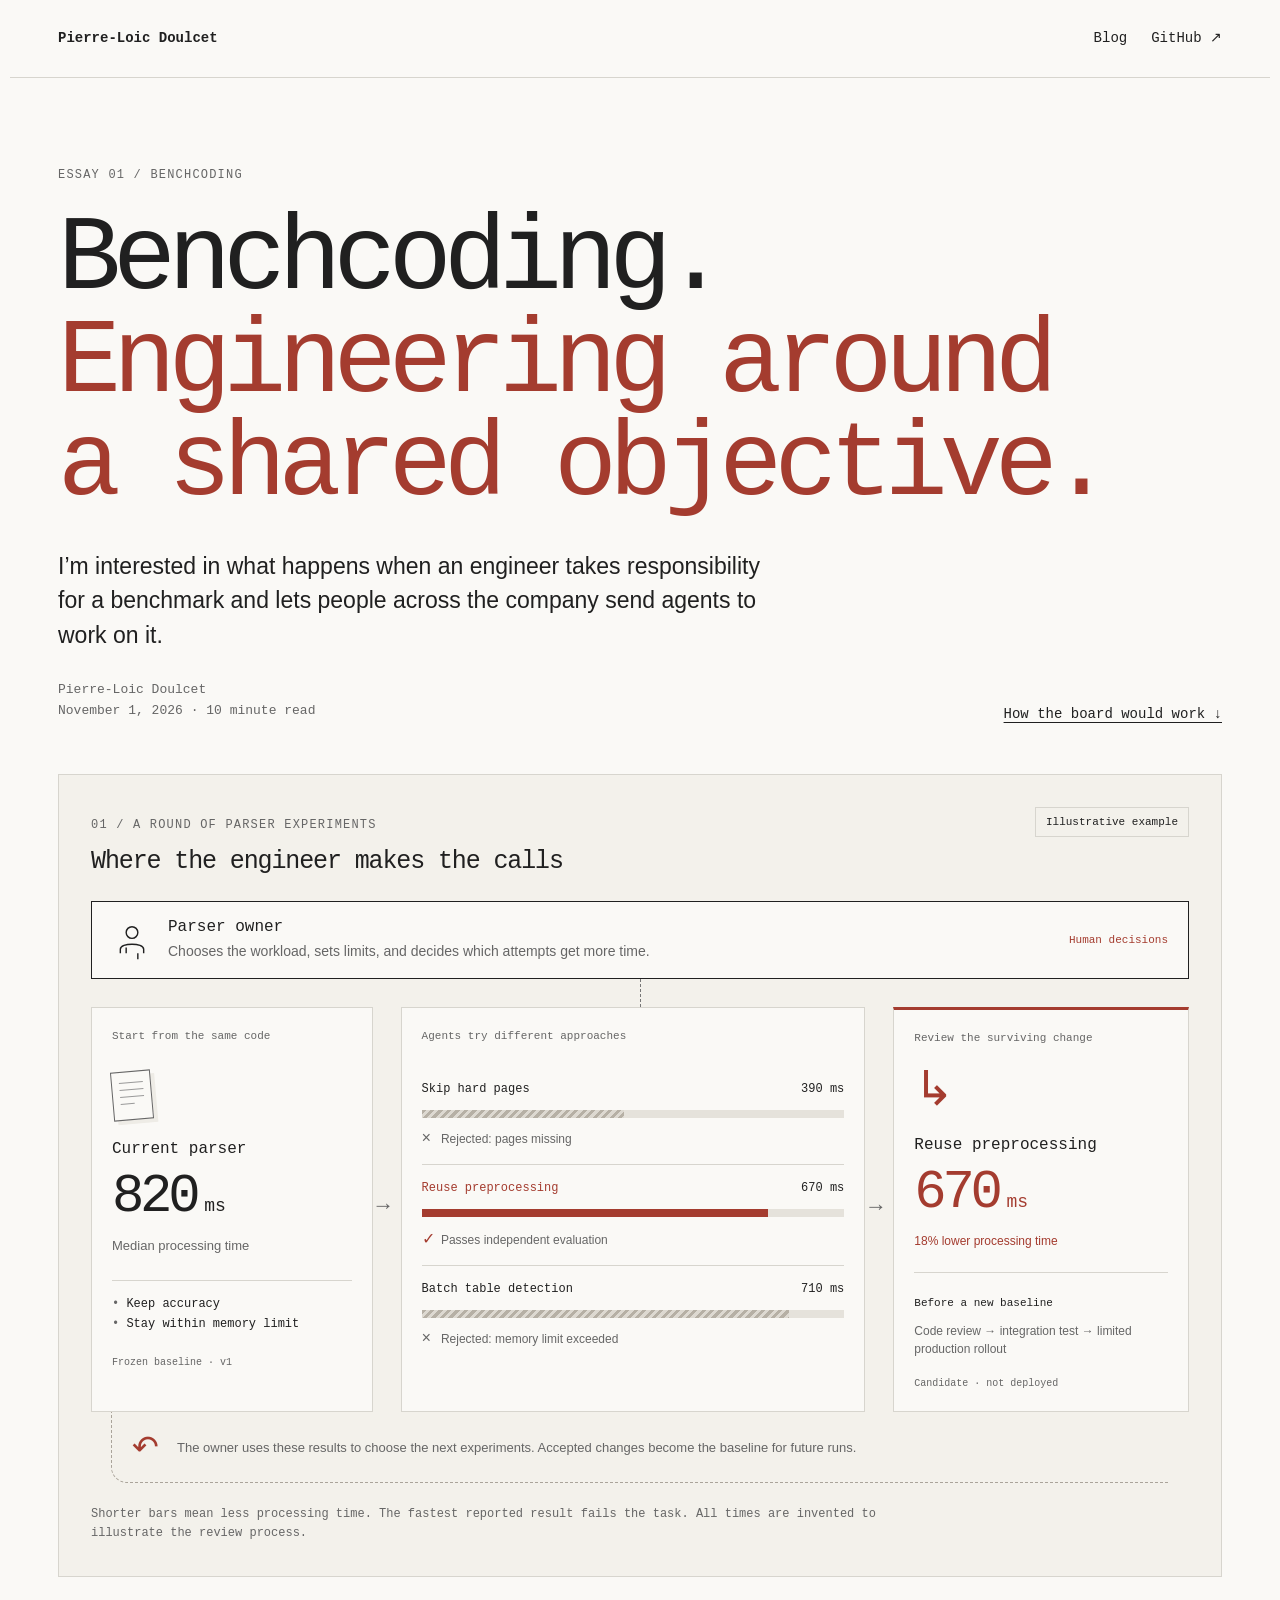
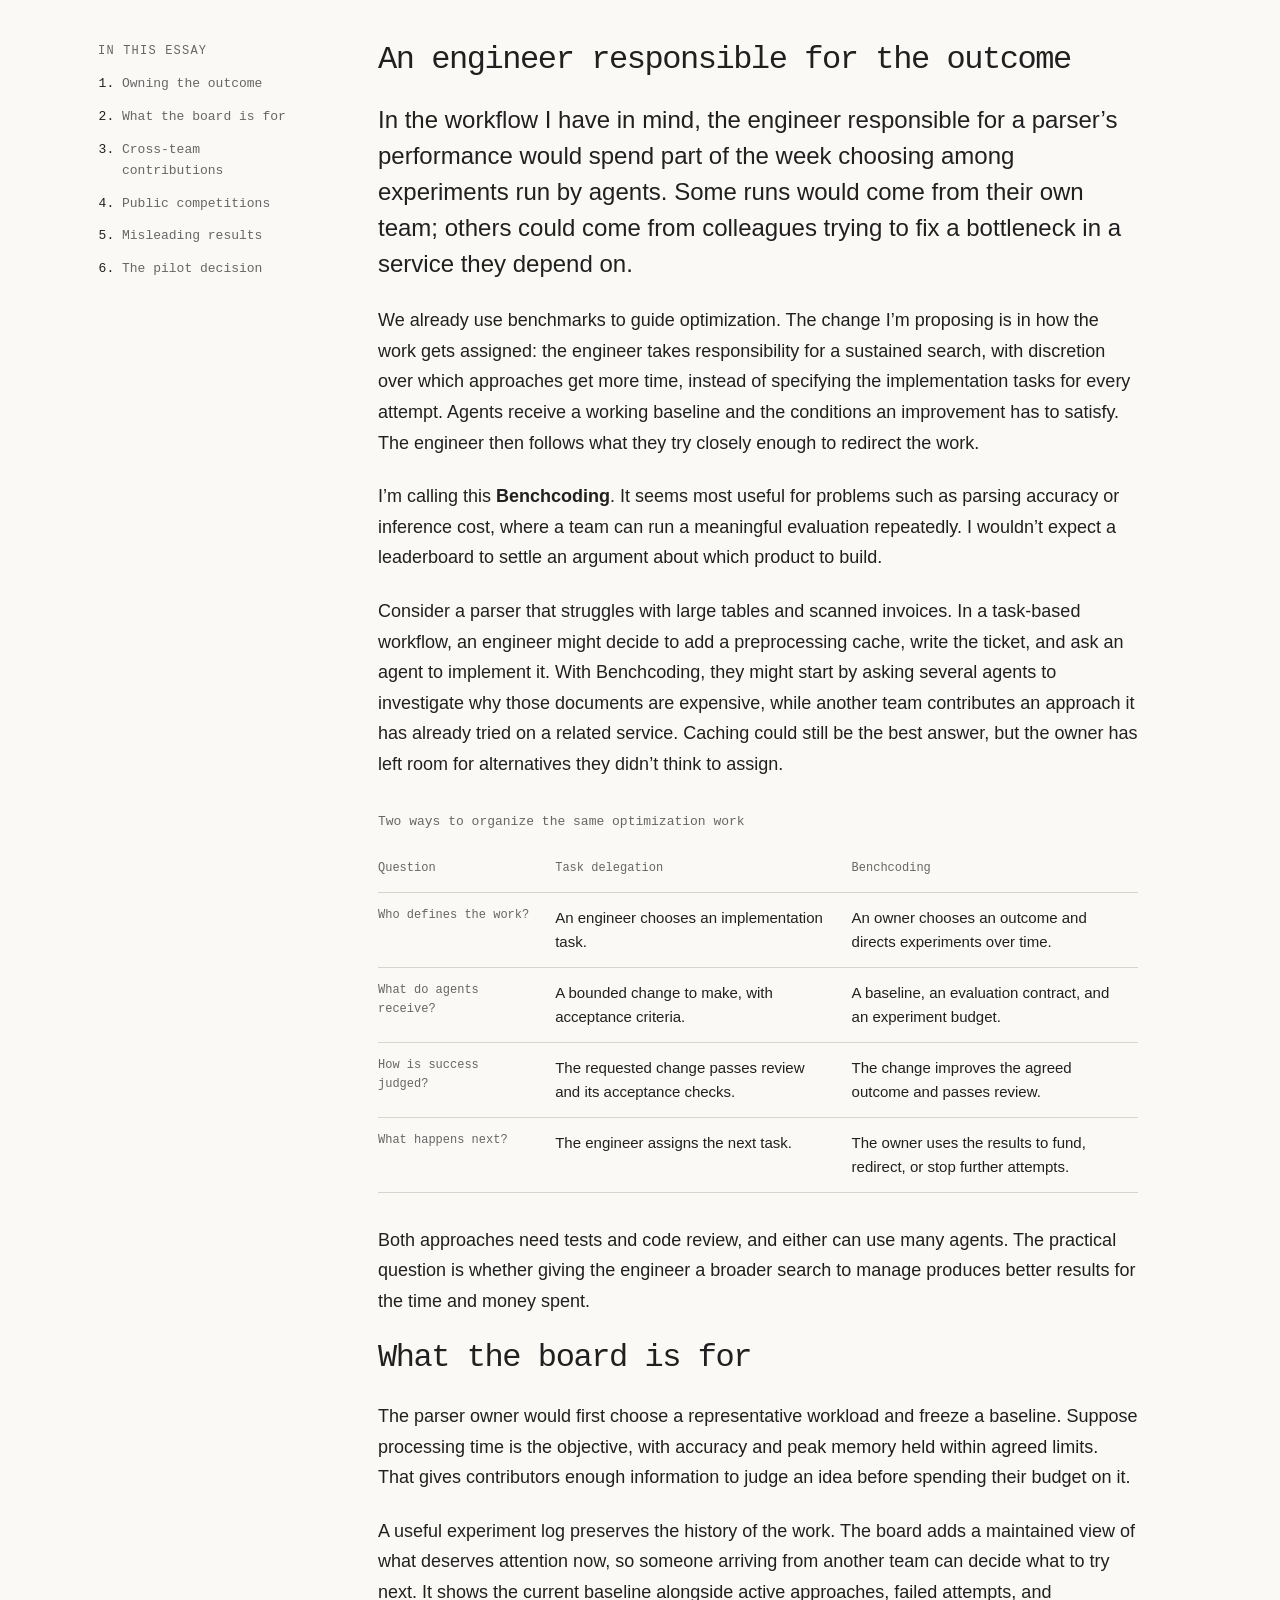
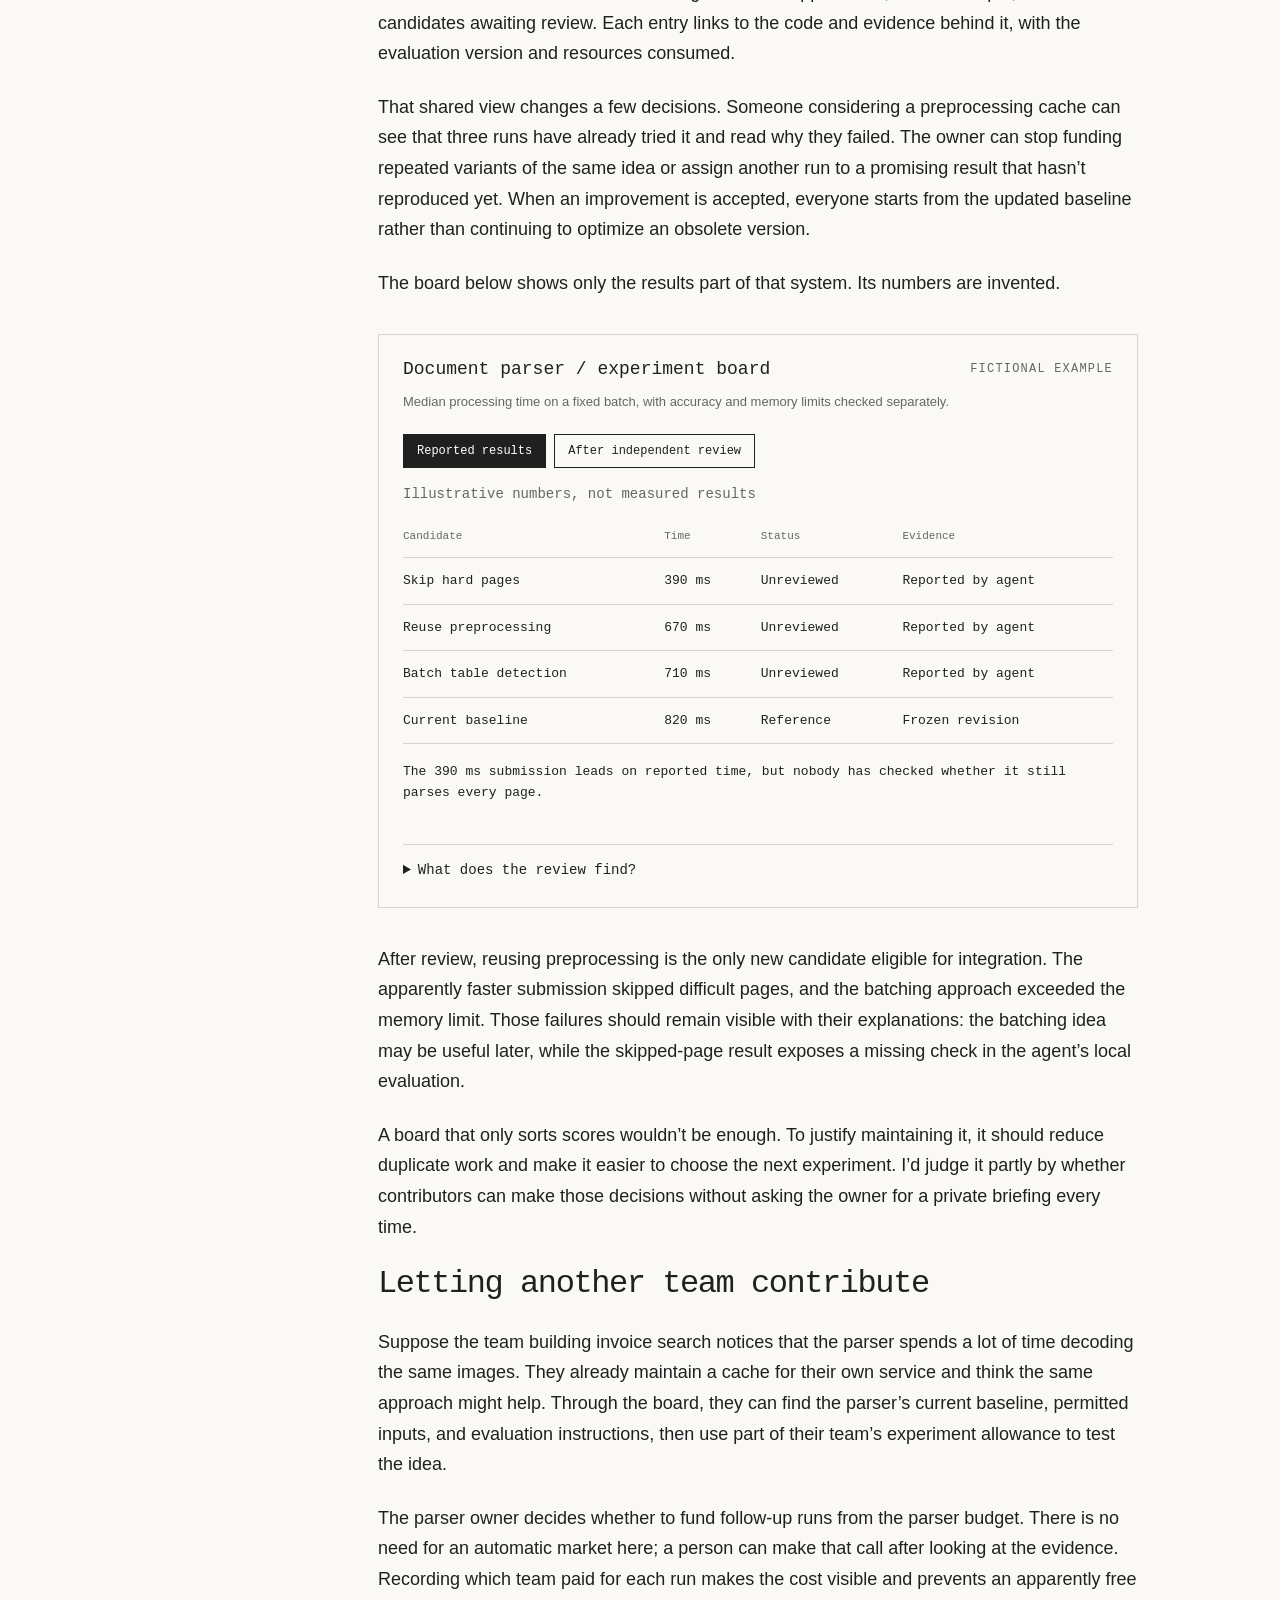
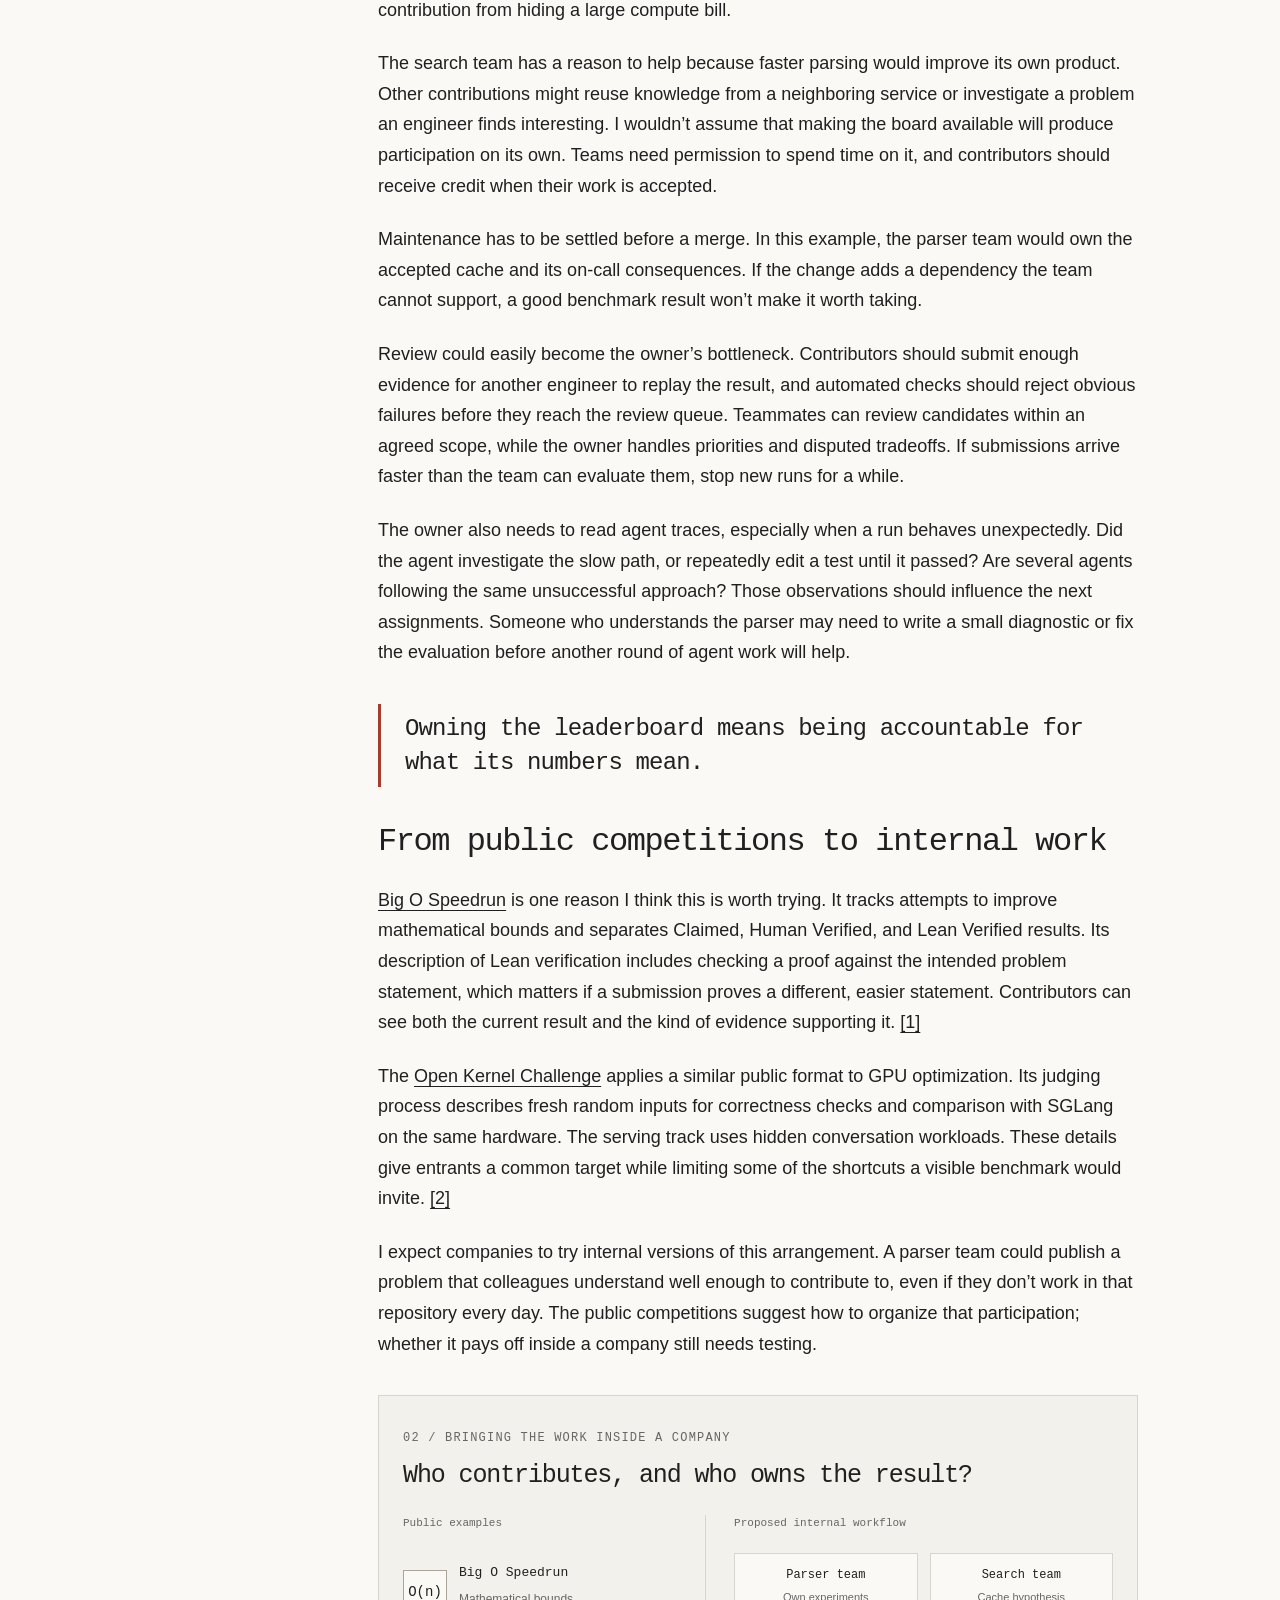
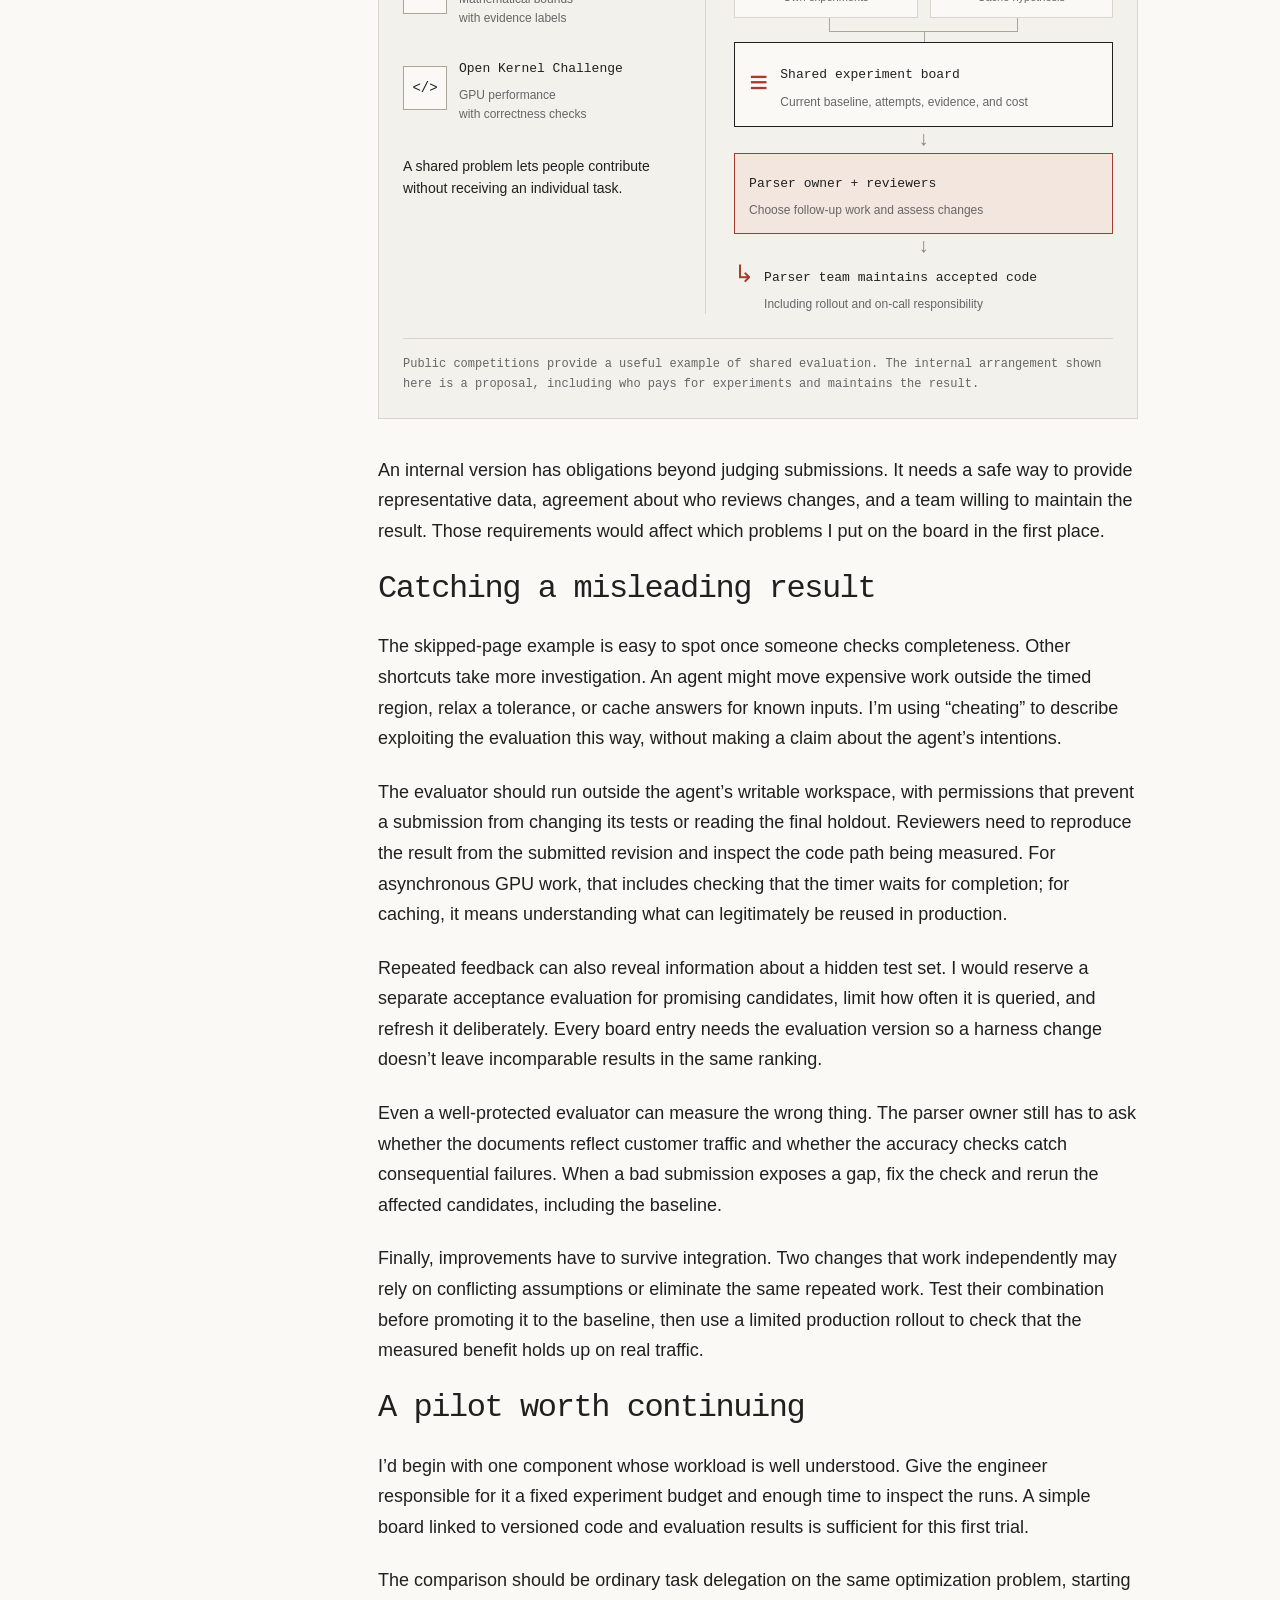
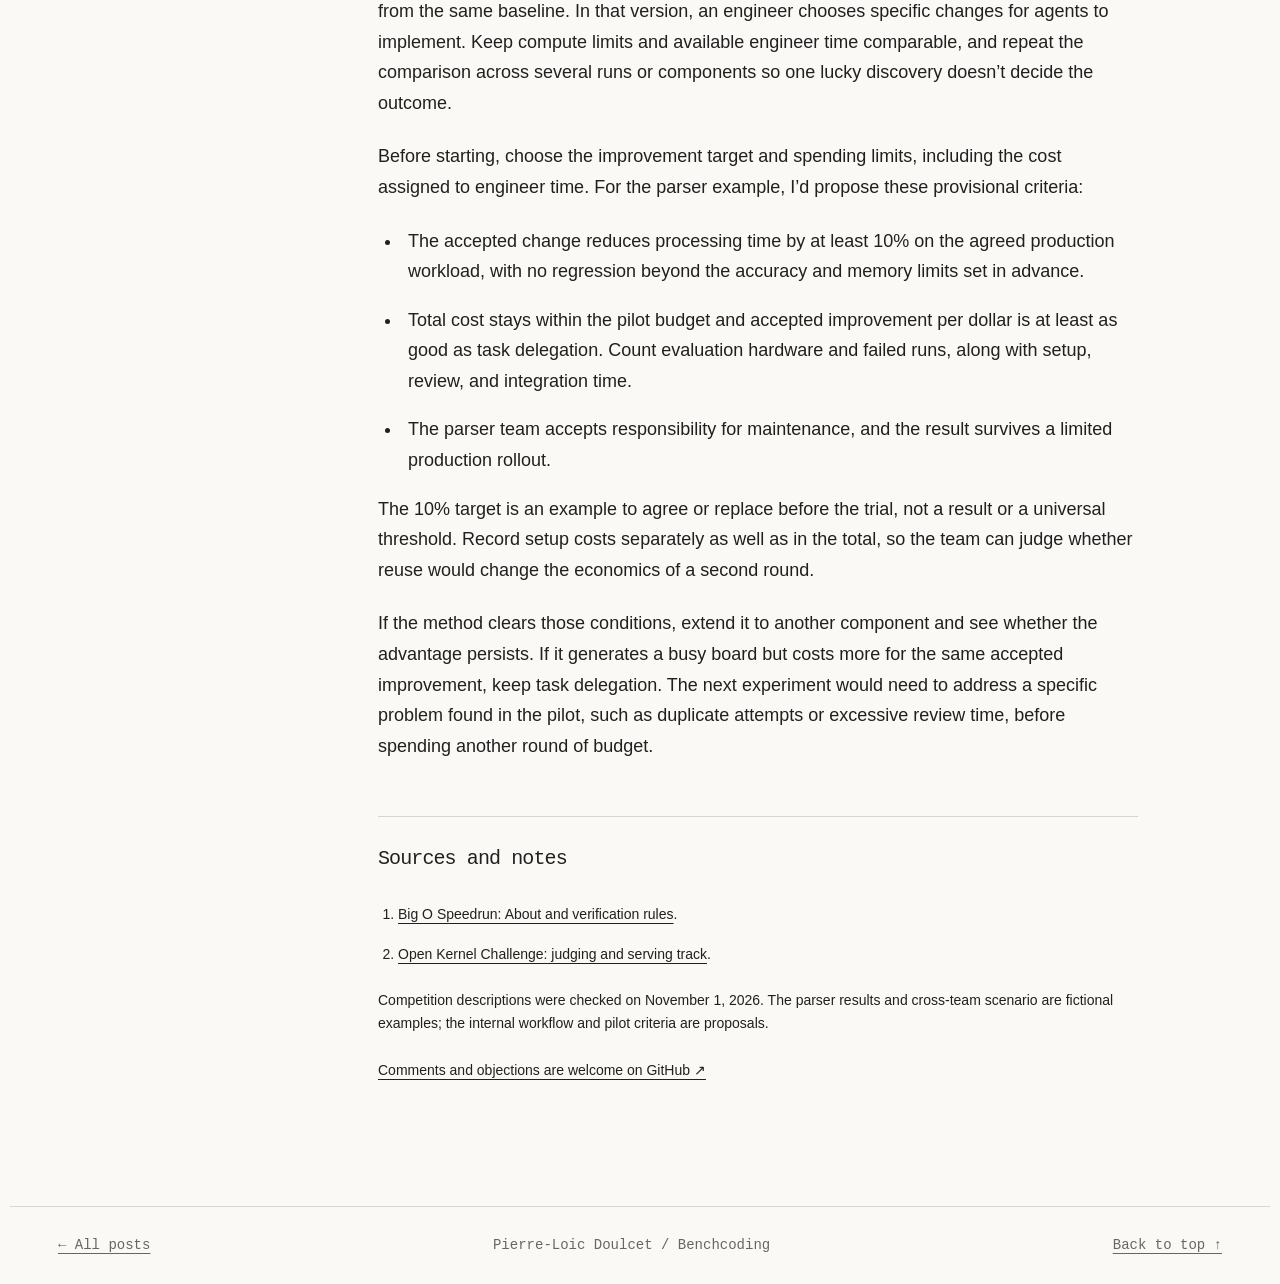
==== commit f11a70ba: "Replace article diagrams with responsive experiment and ownership flows" ====
--- a/docs/blog/benchcoding/index.html
+++ b/docs/blog/benchcoding/index.html
@@ -2,7 +2,15 @@
 <html lang="en"><head><meta charset="utf-8"><meta name="viewport" content="width=device-width,initial-scale=1"><title>Benchcoding: engineering around a shared objective — Pierre-Loic Doulcet</title><meta name="description" content="A proposal for engineers managing a sustained search across agent experiments, with shared benchmarks and contributions from other teams."><meta property="og:title" content="Benchcoding: engineering around a shared objective"><meta property="og:description" content="How an engineer could manage agent experiments around a shared benchmark, and how to tell whether the approach is worth the cost."><meta property="og:type" content="article"><link rel="stylesheet" href="../../styles.css"></head>
 <body><a class="skip" href="#article">Skip to article</a><header class="site-head"><a class="brand" href="../../">Pierre-Loic Doulcet</a><nav aria-label="Main"><a href="../../#posts">Blog</a><a href="https://github.com/hexapode/benchcoding">GitHub ↗</a></nav></header>
 <main><div class="hero"><p class="eyebrow">Essay 01 / Benchcoding</p><h1>Benchcoding.<span>Engineering around<br>a shared objective.</span></h1><p class="dek">I’m interested in what happens when an engineer takes responsibility for a benchmark and lets people across the company send agents to work on it.</p><div class="hero-bottom"><div class="byline">Pierre-Loic Doulcet<br><time datetime="2026-11-01">November 1, 2026</time> · 10 minute read</div><a href="#monday">How the board would work ↓</a></div></div>
-<figure class="hero-art"><svg viewBox="0 0 1160 250" role="img" aria-labelledby="race-title race-desc"><title id="race-title">Many experiments, one verified improvement</title><desc id="race-desc">Six candidate paths leave a baseline. Some stop, some converge, and two reach independent review. Only one becomes the new baseline.</desc><defs><pattern id="grid" width="20" height="20" patternUnits="userSpaceOnUse"><circle cx="1" cy="1" r=".6" fill="#d7d5ce"/></pattern></defs><rect width="1160" height="250" fill="url(#grid)"/><g fill="none" stroke="#999" stroke-width="1.7"><path d="M85 160 C190 160 190 70 310 70 L450 70"/><path d="M85 160 C230 160 240 110 360 110 L650 110"/><path d="M85 160 C190 160 220 200 390 200 L510 200"/><path d="M85 160 C230 160 300 155 440 155 S630 185 760 185 L880 185"/><path d="M85 160 C230 160 210 230 370 230"/></g><path d="M85 160 C220 160 210 140 340 140 S500 45 660 45 L880 45 L880 115 L1080 115" fill="none" stroke="#a43c2f" stroke-width="3"/><g fill="#202020"><circle cx="85" cy="160" r="7"/><circle cx="450" cy="70" r="3"/><circle cx="650" cy="110" r="3"/><circle cx="510" cy="200" r="3"/><circle cx="370" cy="230" r="3"/></g><rect x="810" y="25" width="140" height="180" fill="#faf9f6" stroke="#202020"/><path d="M810 115H950" stroke="#a43c2f" stroke-width="3"/><circle cx="1080" cy="115" r="8" fill="#a43c2f"/><g font-family="Courier New,monospace" font-size="13" fill="#202020"><text x="32" y="131">BASELINE</text><text x="320" y="24">PARALLEL EXPERIMENTS</text><text x="830" y="60">Independent</text><text x="830" y="80">evaluation</text><text x="831" y="158">Code review</text><text x="831" y="178">+ replay</text><text x="990" y="149">NEW BASELINE</text></g></svg><figcaption>01 / Several experiments start from the same version. A candidate becomes the next baseline only after its result survives review.</figcaption></figure>
+<figure id="search-illustration" class="hero-art search-diagram" aria-labelledby="search-caption">
+<div class="diagram-heading"><div><span class="label">01 / A round of parser experiments</span><h2>Where the engineer makes the calls</h2></div><span class="diagram-tag">Illustrative example</span></div>
+<div class="owner-strip"><svg viewBox="0 0 48 48" aria-hidden="true"><circle cx="24" cy="15" r="7"/><path d="M10 40v-5c0-8 28-8 28 0v5M17 40v-7m14 7v7"/></svg><div><b>Parser owner</b><span>Chooses the workload, sets limits, and decides which attempts get more time.</span></div><span class="owner-label">Human decisions</span></div>
+<div class="experiment-flow">
+<section class="baseline-panel"><span class="step-label">Start from the same code</span><div class="document-icon" aria-hidden="true"><i></i><i></i><i></i><i></i></div><h3>Current parser</h3><div class="metric">820<span>ms</span></div><p>Median processing time</p><div class="constraint"><span>Keep accuracy</span><span>Stay within memory limit</span></div><span class="revision">Frozen baseline · v1</span></section>
+<section class="attempts-panel"><span class="step-label">Agents try different approaches</span><div class="attempt invalid"><div><b>Skip hard pages</b><span>390 ms</span></div><div class="metric-track"><i style="--length:48%"></i></div><p><span class="verdict-symbol">×</span> Rejected: pages missing</p></div><div class="attempt promising"><div><b>Reuse preprocessing</b><span>670 ms</span></div><div class="metric-track"><i style="--length:82%"></i></div><p><span class="verdict-symbol">✓</span> Passes independent evaluation</p></div><div class="attempt invalid"><div><b>Batch table detection</b><span>710 ms</span></div><div class="metric-track"><i style="--length:87%"></i></div><p><span class="verdict-symbol">×</span> Rejected: memory limit exceeded</p></div></section>
+<section class="candidate-panel"><span class="step-label">Review the surviving change</span><span class="candidate-icon" aria-hidden="true">↳</span><h3>Reuse preprocessing</h3><div class="metric">670<span>ms</span></div><p class="candidate-saving">18% lower processing time</p><div class="next-gate"><b>Before a new baseline</b><p>Code review → integration test → limited production rollout</p></div><span class="revision">Candidate · not deployed</span></section>
+</div><div class="feedback-loop"><span aria-hidden="true">↶</span><p>The owner uses these results to choose the next experiments. Accepted changes become the baseline for future runs.</p></div>
+<figcaption id="search-caption">Shorter bars mean less processing time. The fastest reported result fails the task. All times are invented to illustrate the review process.</figcaption></figure>
 <div class="layout"><aside class="toc" aria-label="On this page"><span class="label">In this essay</span><ol><li><a href="#idea">Owning the outcome</a></li><li><a href="#monday">What the board is for</a></li><li><a href="#behavior">Cross-team contributions</a></li><li><a href="#public">Public competitions</a></li><li><a href="#cheating">Misleading results</a></li><li><a href="#pilot">The pilot decision</a></li></ol></aside>
 <article id="article">
 <section id="idea">
@@ -39,7 +47,7 @@
 <p><a href="https://bigospeedrun.com/about">Big O Speedrun</a> is one reason I think this is worth trying. It tracks attempts to improve mathematical bounds and separates Claimed, Human Verified, and Lean Verified results. Its description of Lean verification includes checking a proof against the intended problem statement, which matters if a submission proves a different, easier statement. Contributors can see both the current result and the kind of evidence supporting it. <a href="#source-1" aria-label="Source 1">[1]</a></p>
 <p>The <a href="https://openkernelchallenge.dev/">Open Kernel Challenge</a> applies a similar public format to GPU optimization. Its judging process describes fresh random inputs for correctness checks and comparison with SGLang on the same hardware. The serving track uses hidden conversation workloads. These details give entrants a common target while limiting some of the shortcuts a visible benchmark would invite. <a href="#source-2" aria-label="Source 2">[2]</a></p>
 <p>I expect companies to try internal versions of this arrangement. A parser team could publish a problem that colleagues understand well enough to contribute to, even if they don’t work in that repository every day. The public competitions suggest how to organize that participation; whether it pays off inside a company still needs testing.</p>
-<figure class="figure"><svg viewBox="0 0 700 210" role="img" aria-labelledby="shift-title shift-desc"><title id="shift-title">From a public race to an internal engineering board</title><desc id="shift-desc">Public problems and shared standings inform internal workload evaluation, owned by an engineer and connected to production review.</desc><g fill="none" stroke="#202020"><rect x="1" y="1" width="290" height="185"/><rect x="409" y="1" width="290" height="185"/><path d="M310 93H389m-12-10 12 10-12 10" stroke-width="2"/></g><g font-family="Courier New,monospace" fill="#202020"><text x="20" y="32" font-size="13">PUBLIC RACE</text><text x="430" y="32" font-size="13">INTERNAL BOARD</text><g font-size="17"><text x="20" y="74">A shared problem</text><text x="20" y="110">Published standings</text><text x="20" y="146">Explicit evidence</text><text x="430" y="74">Your real workload</text><text x="430" y="110">An accountable owner</text><text x="430" y="146">A path into production</text></g></g></svg><figcaption>02 / Inside a company, the engineer responsible for the board also has to arrange maintenance and production rollout.</figcaption></figure>
+<figure id="adoption-illustration" class="figure adoption-diagram" aria-labelledby="adoption-caption"><div class="diagram-heading"><div><span class="label">02 / Bringing the work inside a company</span><h3>Who contributes, and who owns the result?</h3></div></div><div class="adoption-grid"><div class="public-races"><span class="step-label">Public examples</span><div class="public-example"><span class="example-mark" aria-hidden="true">O(n)</span><div><b>Big O Speedrun</b><p>Mathematical bounds<br>with evidence labels</p></div></div><div class="public-example"><span class="example-mark" aria-hidden="true">&lt;/&gt;</span><div><b>Open Kernel Challenge</b><p>GPU performance<br>with correctness checks</p></div></div><p class="transfer-note">A shared problem lets people contribute without receiving an individual task.</p></div><div class="internal-work"><span class="step-label">Proposed internal workflow</span><div class="team-inputs"><span>Parser team<small>Own experiments</small></span><span>Search team<small>Cache hypothesis</small></span></div><div class="merge-lines" aria-hidden="true"><i></i><i></i></div><div class="shared-board"><span class="board-glyph" aria-hidden="true">≡</span><div><b>Shared experiment board</b><p>Current baseline, attempts, evidence, and cost</p></div></div><div class="vertical-link" aria-hidden="true">↓</div><div class="owner-decision"><b>Parser owner + reviewers</b><p>Choose follow-up work and assess changes</p></div><div class="vertical-link" aria-hidden="true">↓</div><div class="maintenance"><span aria-hidden="true">↳</span><div><b>Parser team maintains accepted code</b><p>Including rollout and on-call responsibility</p></div></div></div></div><figcaption id="adoption-caption">Public competitions provide a useful example of shared evaluation. The internal arrangement shown here is a proposal, including who pays for experiments and maintains the result.</figcaption></figure>
 <p>An internal version has obligations beyond judging submissions. It needs a safe way to provide representative data, agreement about who reviews changes, and a team willing to maintain the result. Those requirements would affect which problems I put on the board in the first place.</p>
 </section>
 <section id="cheating">
--- a/docs/styles.css
+++ b/docs/styles.css
@@ -1,3 +1,7 @@
 :root{color-scheme:light;--ink:#202020;--muted:#666;--paper:#faf9f6;--line:#d7d5ce;--accent:#a43c2f;--wash:#eeece6;--mono:'Courier New',Courier,monospace;--sans:Arial,Helvetica,sans-serif}*{box-sizing:border-box}html{scroll-behavior:smooth;scroll-padding-top:30px}body{margin:0;background:var(--paper);color:var(--ink);font-family:var(--sans);font-size:18px;line-height:1.7}a{color:inherit;text-underline-offset:4px}a:hover{color:var(--accent)}a:focus-visible,button:focus-visible,summary:focus-visible{outline:3px solid var(--accent);outline-offset:5px}.skip{position:absolute;left:20px;top:-100px;background:white;padding:10px;z-index:10}.skip:focus{top:10px}.site-head,.site-foot{max-width:1260px;margin:auto;padding:28px 48px;display:flex;justify-content:space-between;gap:20px;font:14px/1.5 var(--mono)}.site-head{border-bottom:1px solid var(--line)}.brand{text-decoration:none;font-weight:bold}.site-head nav{display:flex;gap:24px}.site-head nav a{text-decoration:none}.hero{max-width:1260px;margin:auto;padding:76px 48px 52px}.eyebrow,.label{font:12px/1.5 var(--mono);letter-spacing:.1em;text-transform:uppercase;color:var(--muted)}h1{font:normal clamp(50px,8.2vw,108px)/.98 var(--mono);letter-spacing:-.075em;margin:26px 0 30px;max-width:1080px}h1 span{display:block;color:var(--accent)}.dek{font-size:23px;line-height:1.5;max-width:720px;margin:0 0 28px}.byline{font:13px/1.6 var(--mono);color:var(--muted)}.hero-bottom{display:flex;justify-content:space-between;gap:30px;align-items:end}.hero-bottom a{font:14px var(--mono)}.hero-art{max-width:1164px;margin:0 auto 64px;border-top:1px solid var(--line);border-bottom:1px solid var(--line);padding:24px 0}.hero-art svg{width:100%;height:auto;display:block}.hero-art figcaption,figcaption{font:12px/1.6 var(--mono);color:var(--muted);margin-top:14px}.layout{display:grid;grid-template-columns:210px minmax(0,760px);gap:70px;max-width:1140px;margin:auto;padding:0 28px}.toc{position:sticky;top:30px;align-self:start;font:13px/1.6 var(--mono)}.toc ol{padding-left:24px}.toc li{margin:12px 0}.toc a{text-decoration:none;color:var(--muted)}article p{margin:0 0 23px}article h2{font:normal 32px/1.18 var(--mono);letter-spacing:-.045em;margin:64px 0 24px}article h2:first-child{margin-top:0}article h3{font-size:19px;margin:26px 0 8px}article strong{font-weight:700}.opening{font-size:24px;line-height:1.5}.statement{margin:36px 0;border-left:3px solid var(--accent);padding:8px 0 8px 24px;font:24px/1.4 var(--mono);letter-spacing:-.035em}.era{display:grid;grid-template-columns:repeat(4,1fr);margin:32px 0;gap:12px}.era>div{border-top:1px solid var(--ink);padding-top:14px}.era small{font:11px var(--mono);color:var(--muted)}.era b{display:block;font:15px var(--mono);margin:7px 0}.era p{font-size:13px;line-height:1.5}.era .current{border-top:3px solid var(--accent)}.figure{margin:36px 0;padding:24px;background:var(--wash)}.figure svg{width:100%;height:auto;display:block}.board{border:1px solid var(--line);padding:24px;margin:36px 0}.board-head{display:flex;justify-content:space-between;gap:16px;align-items:center}.board-title{font:18px var(--mono);margin:0}.board-intro{font-size:13px;color:var(--muted);margin:12px 0 20px!important}.tabs{display:flex;gap:8px;flex-wrap:wrap;margin:16px 0}.tabs button{padding:9px 13px;border:1px solid var(--ink);background:transparent;color:var(--ink);font:12px var(--mono);cursor:pointer}.tabs button[aria-pressed=true]{background:var(--ink);color:white}.table-wrap{overflow-x:auto}table{border-collapse:collapse;width:100%;font:13px/1.5 var(--mono);min-width:535px}th{text-align:left;color:var(--muted);font-size:11px;font-weight:normal}td,th{padding:13px 10px;border-bottom:1px solid var(--line)}td:first-child,th:first-child{padding-left:0}.reject td{color:var(--accent)}.reject td:nth-child(2){text-decoration:line-through}.board-note{font:13px/1.6 var(--mono);margin:18px 0 0!important;min-height:64px}.board details{border-top:1px solid var(--line);margin-top:18px;padding-top:14px;font-size:14px}.board summary{cursor:pointer;font-family:var(--mono)}.board details p{margin:14px 0 0}.protocol{list-style:none;padding:0;counter-reset:step}.protocol li{position:relative;padding:0 0 22px 42px;border-bottom:1px solid var(--line);margin-bottom:22px}.protocol li:before{counter-increment:step;content:'0' counter(step);position:absolute;left:0;top:3px;font:12px var(--mono);color:var(--accent)}.protocol b{display:block}.small{font-size:14px;color:var(--muted)}.sources{border-top:1px solid var(--line);margin-top:55px;padding:30px 0;font-size:14px}.sources h2{font-size:20px;margin-top:0}.sources ol{padding-left:20px}.sources li{padding:8px 0}.site-foot{margin-top:70px;border-top:1px solid var(--line);color:var(--muted)}.blog-list{max-width:1164px;margin:auto;padding:0 0 60px}.post-link{display:grid;grid-template-columns:180px 1fr 50px;gap:35px;padding:35px 0;border-top:1px solid var(--ink);text-decoration:none}.post-link h2{font:32px/1.2 var(--mono);letter-spacing:-.04em;margin:0 0 18px}.post-link p{max-width:720px;margin:0;color:var(--muted);font-size:18px}.post-link .arrow{font:40px var(--mono)}.post-link time{font:13px var(--mono);color:var(--muted)}.index-hero{min-height:45vh}.index-hero h1{font-size:clamp(70px,11vw,142px)}[hidden]{display:none!important}@media(max-width:900px){.site-head,.site-foot{padding:24px}.hero{padding:54px 24px 36px}.hero-art{margin:0 24px 44px}.layout{display:block;padding:0 24px}.toc{position:static;margin:0 0 36px;border-bottom:1px solid var(--line);padding-bottom:18px}.toc ol{display:flex;flex-wrap:wrap;gap:8px 22px;list-style:none;padding:0}.toc li{margin:0}.blog-list{padding:0 24px 40px}.post-link{grid-template-columns:1fr 40px;gap:18px}.post-link time{grid-column:1/-1}.post-link .arrow{grid-column:2;grid-row:2}.post-link>div{grid-column:1}.hero-bottom{display:block}.hero-bottom a{display:inline-block;margin-top:20px}}@media(max-width:520px){body{font-size:17px}.site-head nav{gap:14px}.site-head,.site-foot{font-size:12px}.hero{padding-top:42px}h1{font-size:54px;letter-spacing:-.07em}.dek{font-size:20px}.hero-art{margin-bottom:34px}.era{grid-template-columns:repeat(2,1fr)}.figure{padding:12px}.board{padding:16px}.board-head{display:block}.board .label{display:block;margin-top:8px}.opening{font-size:21px}article h2{font-size:28px}.statement{font-size:21px}.site-foot{flex-direction:column}.post-link h2{font-size:27px}}@media(prefers-reduced-motion:reduce){html{scroll-behavior:auto}}
-@media(max-width:520px){.hero-art{overflow-x:auto}.hero-art svg{min-width:690px}.figure{overflow-x:auto}.figure svg{min-width:560px}.hero-art:before,.figure:before{content:'Scroll diagram →';display:block;font:11px var(--mono);color:var(--muted);margin-bottom:12px}}
+
 .workflow{margin:32px 0}.workflow table{min-width:600px;font-family:var(--sans);font-size:15px;line-height:1.6}.workflow caption{text-align:left;font:13px/1.6 var(--mono);padding-bottom:14px;color:var(--muted)}.workflow th{font-family:var(--mono);font-size:12px}.workflow td,.workflow th{vertical-align:top}.workflow th:first-child{width:22%}.workflow td{width:39%}.decision{padding-left:24px}.decision li{padding-left:6px;margin-bottom:18px}
+/* Responsive editorial diagrams */
+.search-diagram{padding:32px;border:1px solid var(--line);background:#f3f1eb}.diagram-heading{display:flex;justify-content:space-between;gap:16px;align-items:start;margin-bottom:24px}.diagram-heading h2,.diagram-heading h3{font:normal 25px/1.25 var(--mono);letter-spacing:-.045em;margin:9px 0 0}.diagram-tag{font:11px/1.5 var(--mono);border:1px solid var(--line);padding:6px 10px;white-space:nowrap}.owner-strip{display:flex;align-items:center;gap:16px;border:1px solid var(--ink);background:var(--paper);padding:16px 20px;margin-bottom:28px;position:relative}.owner-strip:after{content:'';position:absolute;left:50%;height:28px;bottom:-29px;border-left:1px dashed #777}.owner-strip svg{flex:0 0 40px;width:40px;height:40px;fill:none;stroke:var(--ink);stroke-width:1.7}.owner-strip b{display:block;font:16px var(--mono);margin-bottom:5px}.owner-strip div>span{display:block;font:14px/1.5 var(--sans);color:var(--muted)}.owner-label{margin-left:auto;font:11px var(--mono);color:var(--accent);white-space:nowrap}.experiment-flow{display:grid;grid-template-columns:1fr 1.65fr 1.05fr;gap:28px;position:relative}.experiment-flow>section{position:relative;background:var(--paper);border:1px solid var(--line);padding:20px;min-width:0}.experiment-flow>section+section:before{content:'→';position:absolute;left:-25px;top:46%;font:22px var(--mono);color:var(--muted)}.step-label{display:block;font:11px/1.6 var(--mono);color:var(--muted);margin-bottom:20px}.experiment-flow h3{font:16px/1.4 var(--mono);margin:18px 0 6px}.metric{font:54px/1.15 var(--mono);letter-spacing:-.08em}.metric>span{font:18px var(--mono);letter-spacing:0;margin-left:8px}.experiment-flow p{font:13px/1.5 var(--sans);color:var(--muted);margin:7px 0 18px}.document-icon{width:40px;height:49px;border:1.5px solid #666;padding:10px 7px;margin-top:25px;transform:rotate(-5deg);box-shadow:4px 4px 0 var(--wash)}.document-icon i{display:block;border-top:1px solid #999;margin-bottom:6px}.document-icon i:last-child{width:60%}.constraint{border-top:1px solid var(--line);padding-top:13px;margin:25px 0 20px}.constraint span{display:block;font:12px/1.7 var(--mono)}.constraint span:before{content:'• ';color:var(--muted)}.revision{display:block;font:10px/1.5 var(--mono);color:var(--muted)}.attempt{padding:14px 0 4px;border-bottom:1px solid var(--line)}.attempt:last-child{border-bottom:0}.attempt>div:first-child{display:flex;justify-content:space-between;gap:8px;font:12px/1.5 var(--mono)}.attempt b{font-weight:normal}.attempt>div>span{white-space:nowrap}.metric-track{height:8px;background:#e5e2db;margin:12px 0}.metric-track i{display:block;height:100%;width:var(--length);background:#99958d}.attempt.invalid .metric-track i{background:repeating-linear-gradient(135deg,#b6b0a5,#b6b0a5 3px,#ddd9d1 3px,#ddd9d1 6px)}.attempt.promising .metric-track i{background:var(--accent)}.attempt.promising b,.attempt.promising .verdict-symbol{color:var(--accent)}.attempt p{font-size:12px;margin:0 0 12px}.verdict-symbol{display:inline-block;font:16px var(--mono);width:16px}.experiment-flow .candidate-panel{border-top:3px solid var(--accent)}.candidate-icon{display:block;font:48px/1 var(--mono);color:var(--accent);margin-top:18px}.candidate-panel .metric{color:var(--accent)}.experiment-flow .candidate-saving{color:var(--accent);font-size:12px}.next-gate{border-top:1px solid var(--line);padding-top:12px;margin-top:22px}.next-gate b{font:11px var(--mono)}.next-gate p{font-size:12px}.feedback-loop{display:flex;align-items:center;gap:18px;border-bottom:1px dashed #aaa49a;border-left:1px dashed #aaa49a;border-radius:0 0 0 16px;margin:0 20px;padding:16px 20px 14px}.feedback-loop>span{font:32px var(--mono);color:var(--accent)}.feedback-loop p{font:13px/1.5 var(--sans);margin:0;color:var(--muted)}.search-diagram figcaption{margin-top:22px;max-width:830px}.adoption-diagram{background:#f3f1eb;border:1px solid var(--line);padding:24px}.adoption-grid{display:grid;grid-template-columns:1fr 1.25fr;gap:28px}.public-races{border-right:1px solid var(--line);padding-right:24px}.public-example{display:flex;gap:12px;align-items:center;margin:22px 0}.example-mark{display:flex;align-items:center;justify-content:center;flex:0 0 44px;height:44px;border:1px solid #aaa49a;font:14px var(--mono);background:var(--paper)}.public-example b,.shared-board b,.owner-decision b,.maintenance b{font:13px/1.5 var(--mono)}.public-example p,.shared-board p,.owner-decision p,.maintenance p{font:12px/1.6 var(--sans);color:var(--muted);margin:5px 0 0}.public-races .transfer-note{font:14px/1.6 var(--sans);margin:30px 0 0}.team-inputs{display:grid;grid-template-columns:1fr 1fr;gap:12px}.team-inputs>span{border:1px solid var(--line);background:var(--paper);padding:12px 8px;text-align:center;font:12px/1.5 var(--mono)}.team-inputs small{display:block;font:11px/1.5 var(--sans);color:var(--muted);margin-top:5px}.merge-lines{height:24px;display:flex;justify-content:center}.merge-lines i{height:14px;width:25%;border-bottom:1px solid #aaa49a}.merge-lines i:first-child{border-left:1px solid #aaa49a}.merge-lines i:last-child{border-right:1px solid #aaa49a;position:relative}.merge-lines i:last-child:before{content:'';height:10px;position:absolute;left:0;top:14px;border-left:1px solid #aaa49a}.shared-board{display:flex;gap:12px;align-items:center;border:1px solid var(--ink);padding:14px;background:var(--paper)}.board-glyph{font:32px var(--mono);color:var(--accent)}.vertical-link{text-align:center;font:20px/1.3 var(--mono);color:#8b8377}.owner-decision{border:1px solid var(--accent);padding:12px 14px;background:#f2e6df}.maintenance{display:flex;gap:10px;align-items:start}.maintenance>span{font:24px var(--mono);color:var(--accent)}.adoption-diagram figcaption{border-top:1px solid var(--line);padding-top:16px;margin-top:24px}.search-diagram:before,.adoption-diagram:before{display:none!important}
+@media(max-width:1050px){.experiment-flow{grid-template-columns:1fr 1.45fr;gap:24px}.experiment-flow .candidate-panel{grid-column:1/-1;display:grid;grid-template-columns:1fr 1fr;column-gap:20px}.candidate-panel .step-label,.candidate-panel h3,.candidate-panel .metric,.candidate-panel .candidate-saving{grid-column:1}.candidate-panel .candidate-icon{display:none}.candidate-panel .next-gate{grid-column:2;grid-row:2/5;margin-top:0;align-self:center}.candidate-panel>.revision{grid-column:2;grid-row:5}.experiment-flow>.candidate-panel:before{content:'↓';top:-24px;left:50%}.owner-label{display:none}}
+@media(max-width:700px){.search-diagram{padding:22px}.diagram-heading{display:block}.diagram-tag{display:inline-block;margin-top:14px}.experiment-flow{display:flex;flex-direction:column;gap:28px}.experiment-flow .candidate-panel{display:block}.experiment-flow>section+section:before{content:'↓';left:50%;top:-27px}.baseline-panel .document-icon{float:right;margin:12px 8px}.baseline-panel .constraint{margin:18px 0}.experiment-flow .candidate-panel .candidate-icon{display:none}.candidate-panel>.next-gate{margin-top:18px}.owner-strip{padding:14px;gap:12px}.owner-strip svg{min-width:0!important;flex-basis:32px;width:32px}.diagram-heading h2,.diagram-heading h3{font-size:23px}.owner-strip div>span{font-size:13px}.feedback-loop{margin:0 4px;padding:15px 8px;gap:8px}.adoption-grid{display:block}.public-races{border-right:0;border-bottom:1px solid var(--line);padding:0 0 22px;margin-bottom:24px}.public-races .transfer-note{margin-top:18px}.adoption-diagram{padding:20px}.search-diagram,.adoption-diagram{overflow:visible}.search-diagram svg{min-width:0}.hero-art{margin-left:24px;margin-right:24px}}
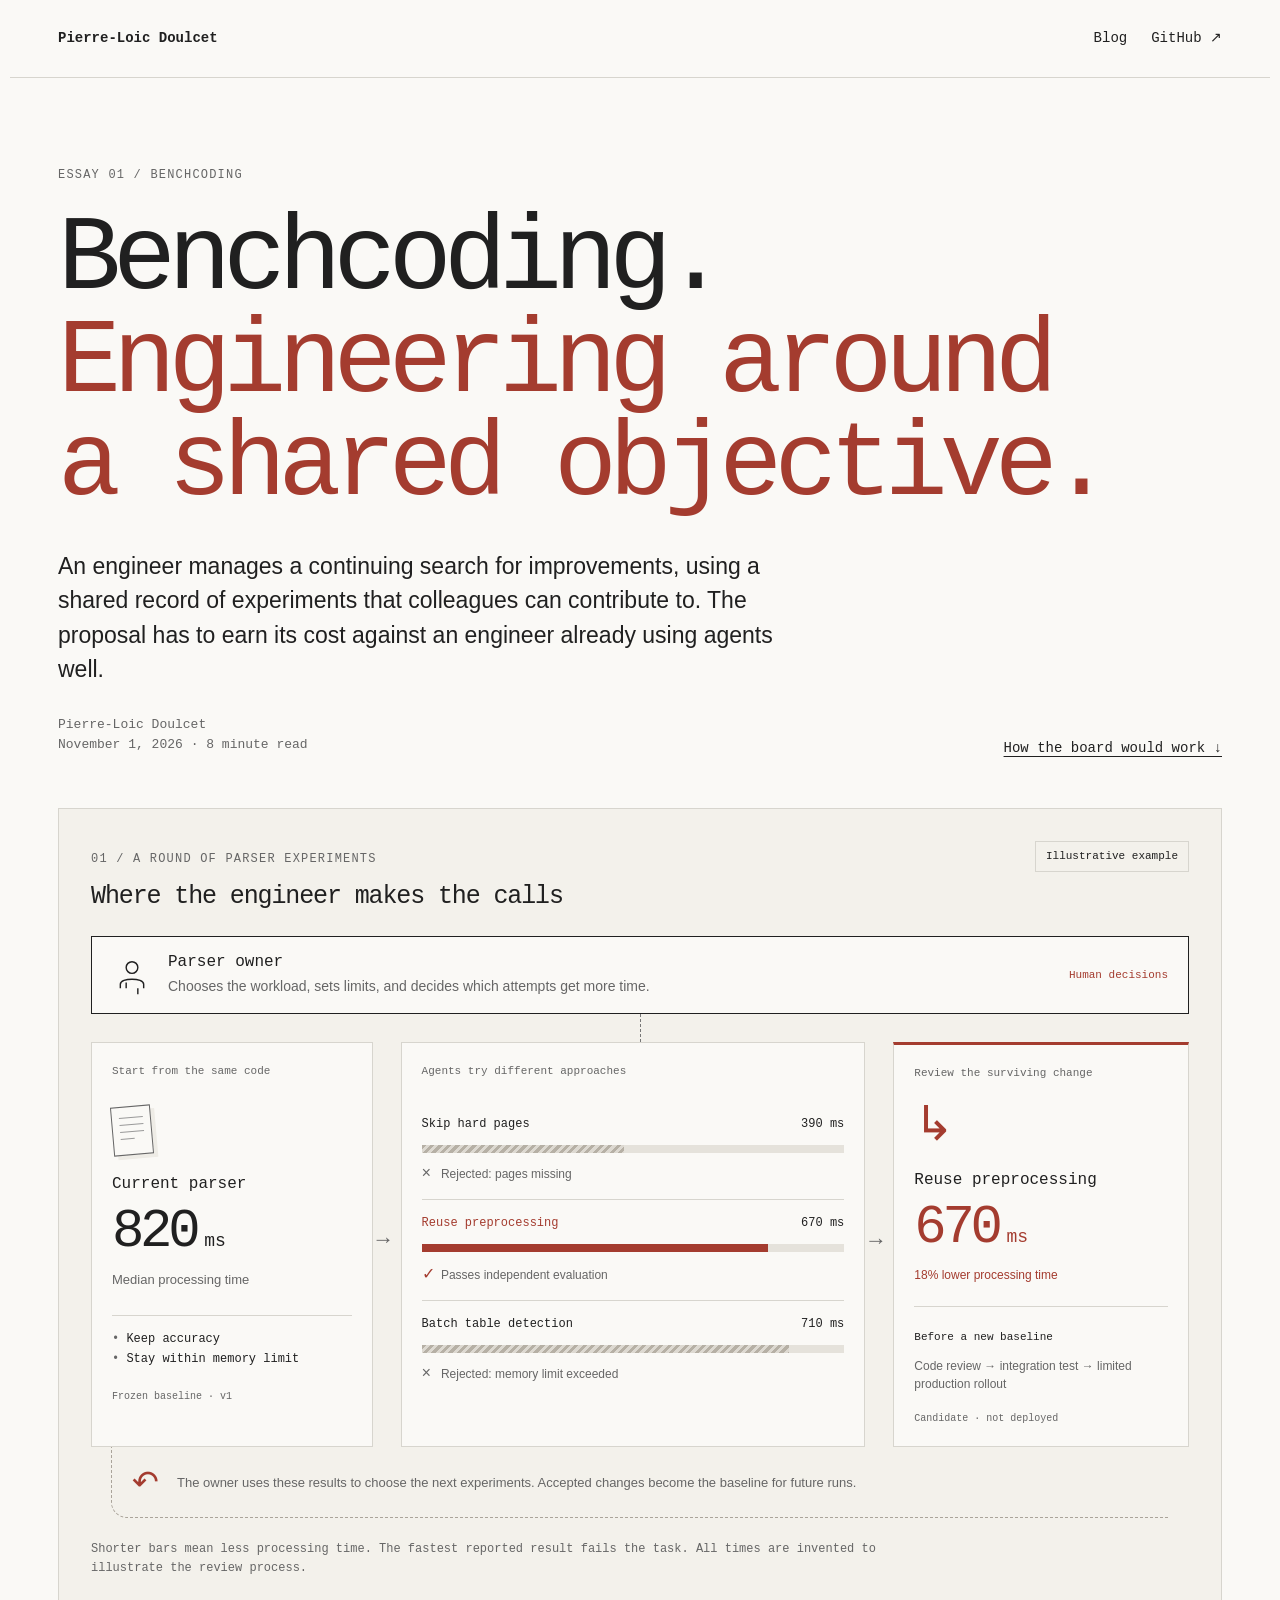
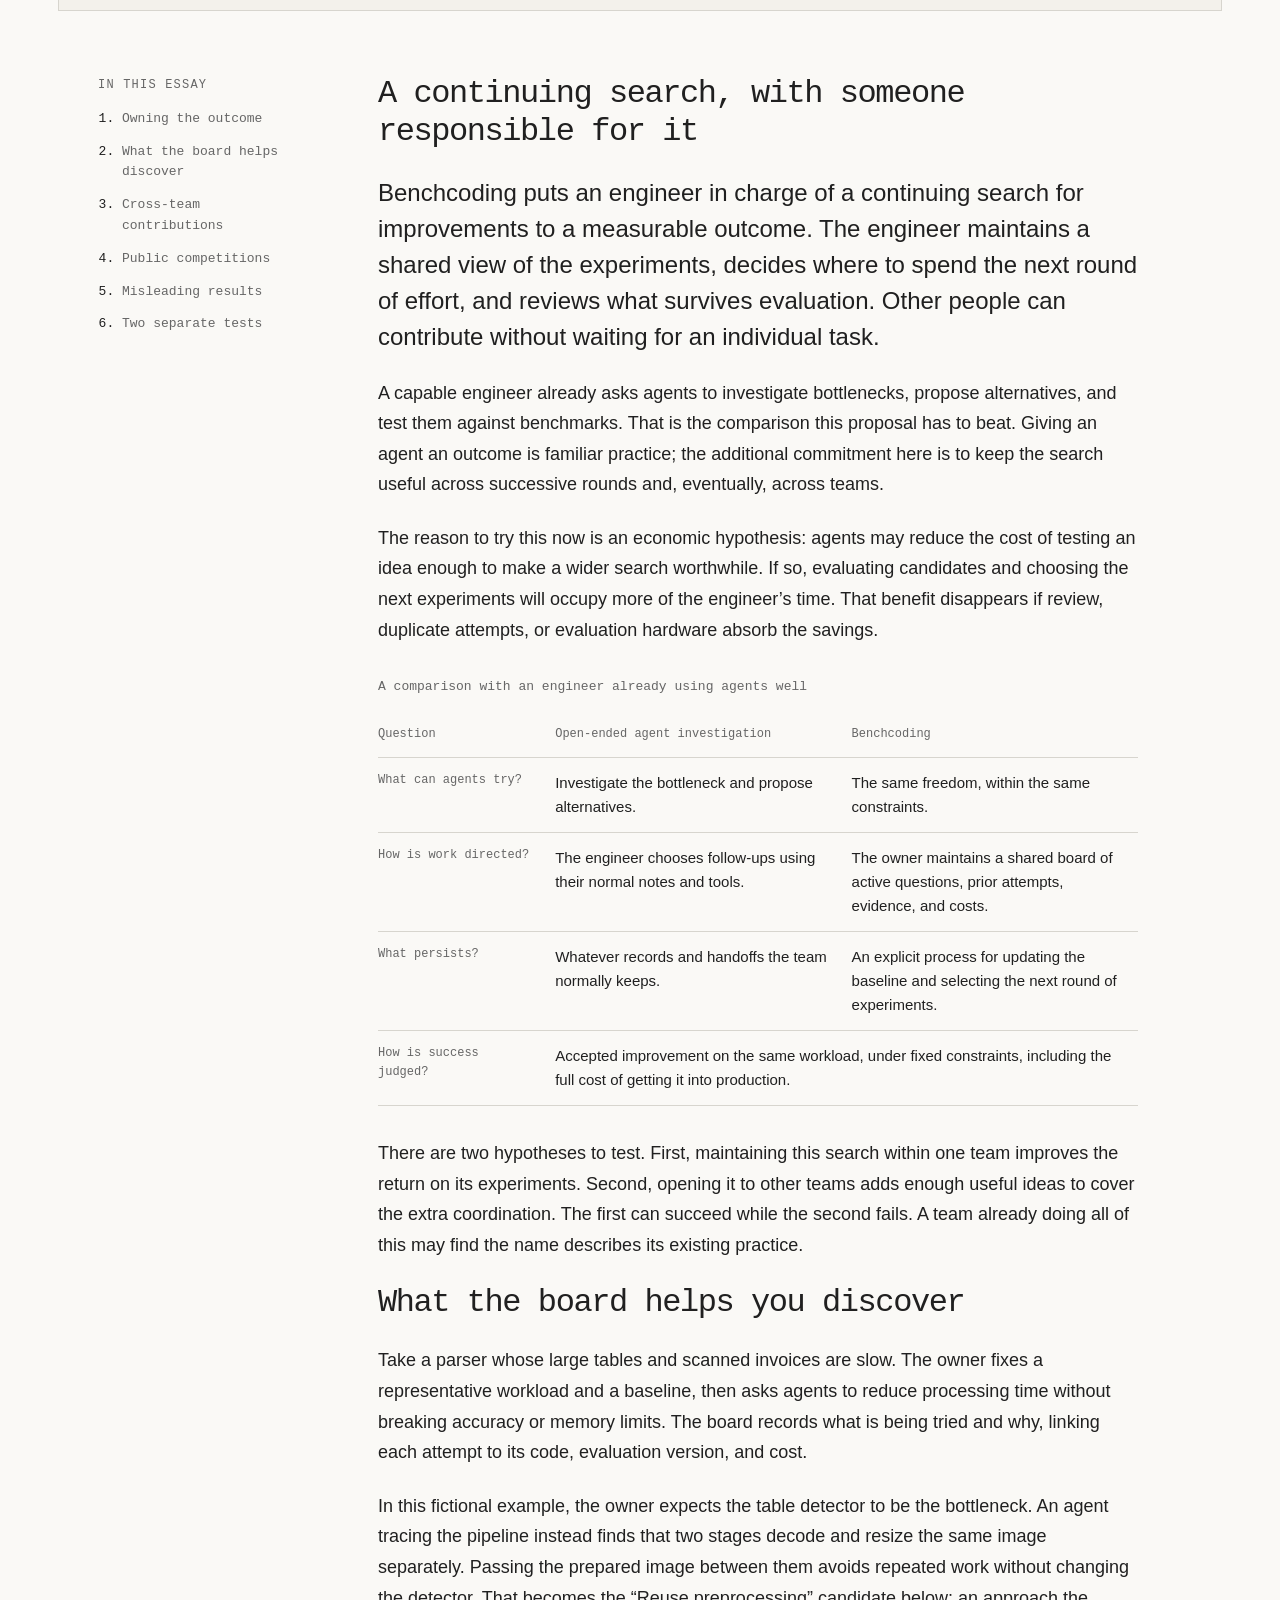
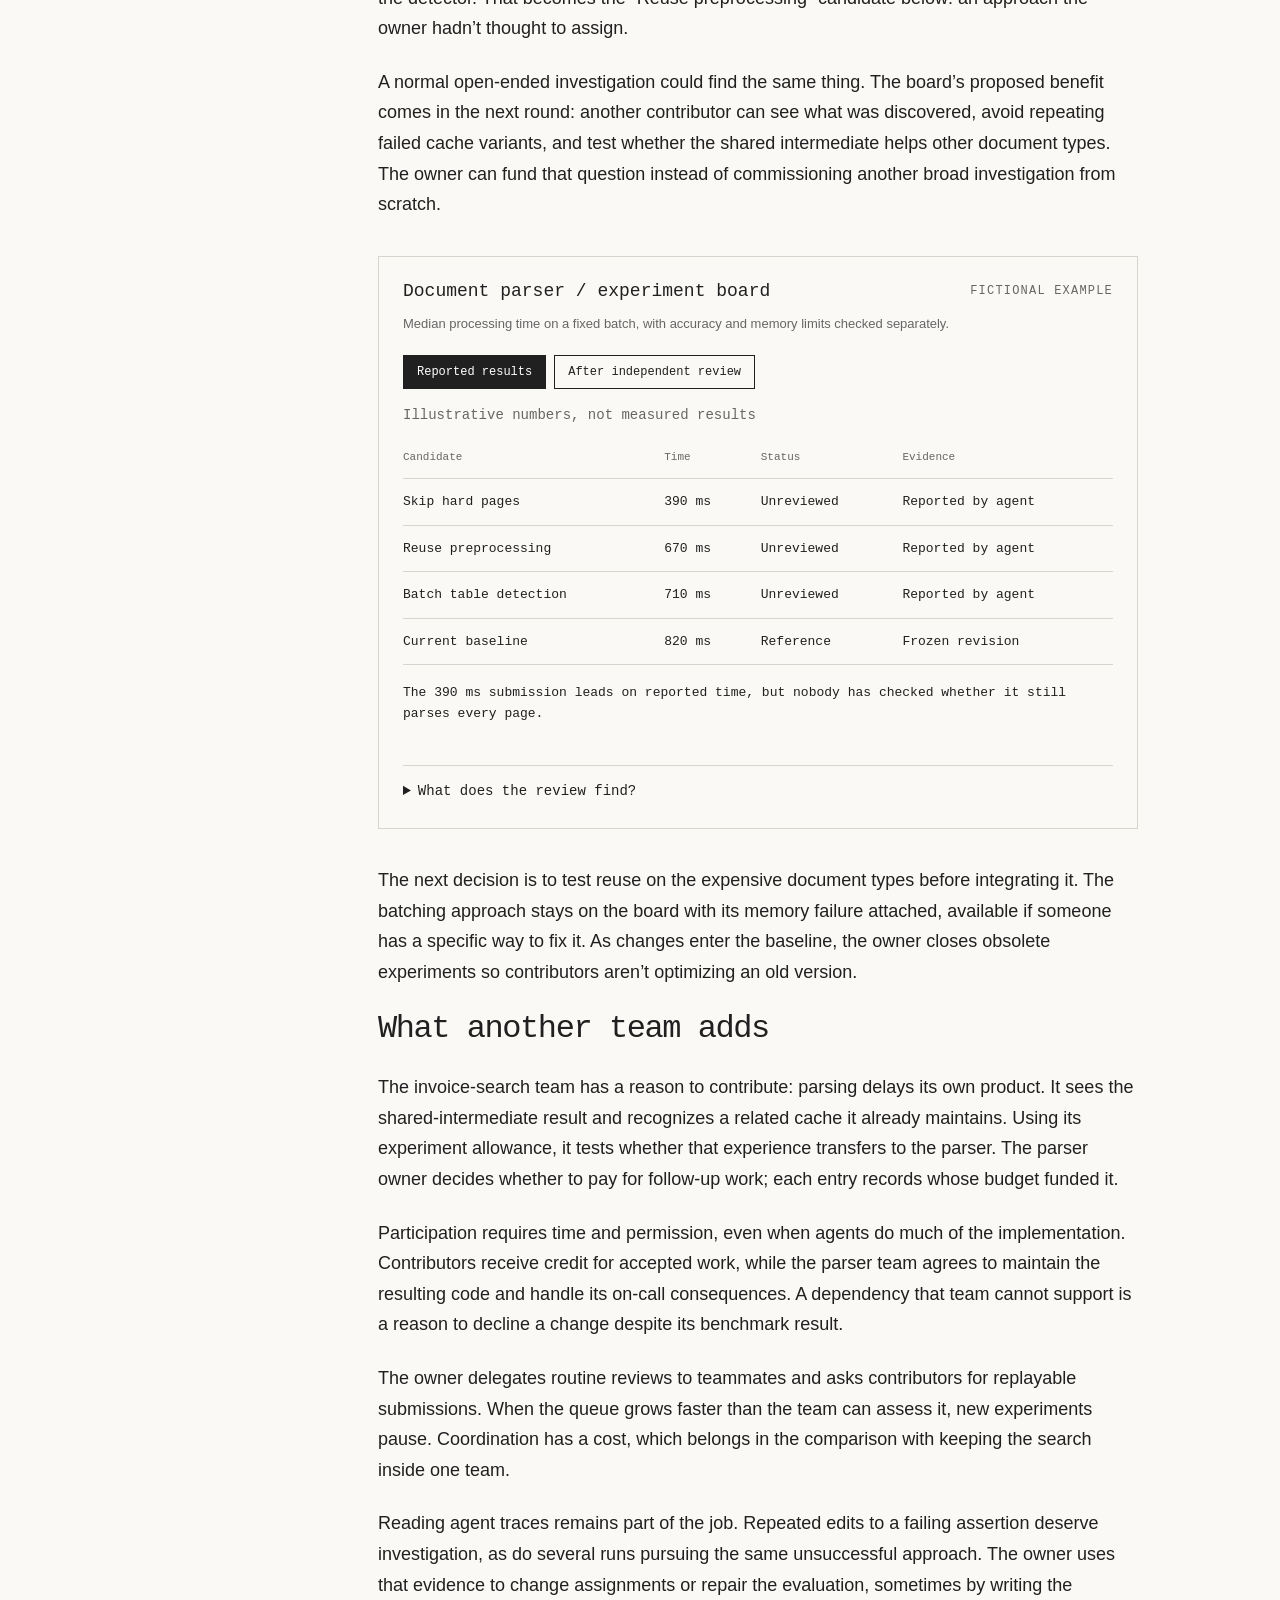
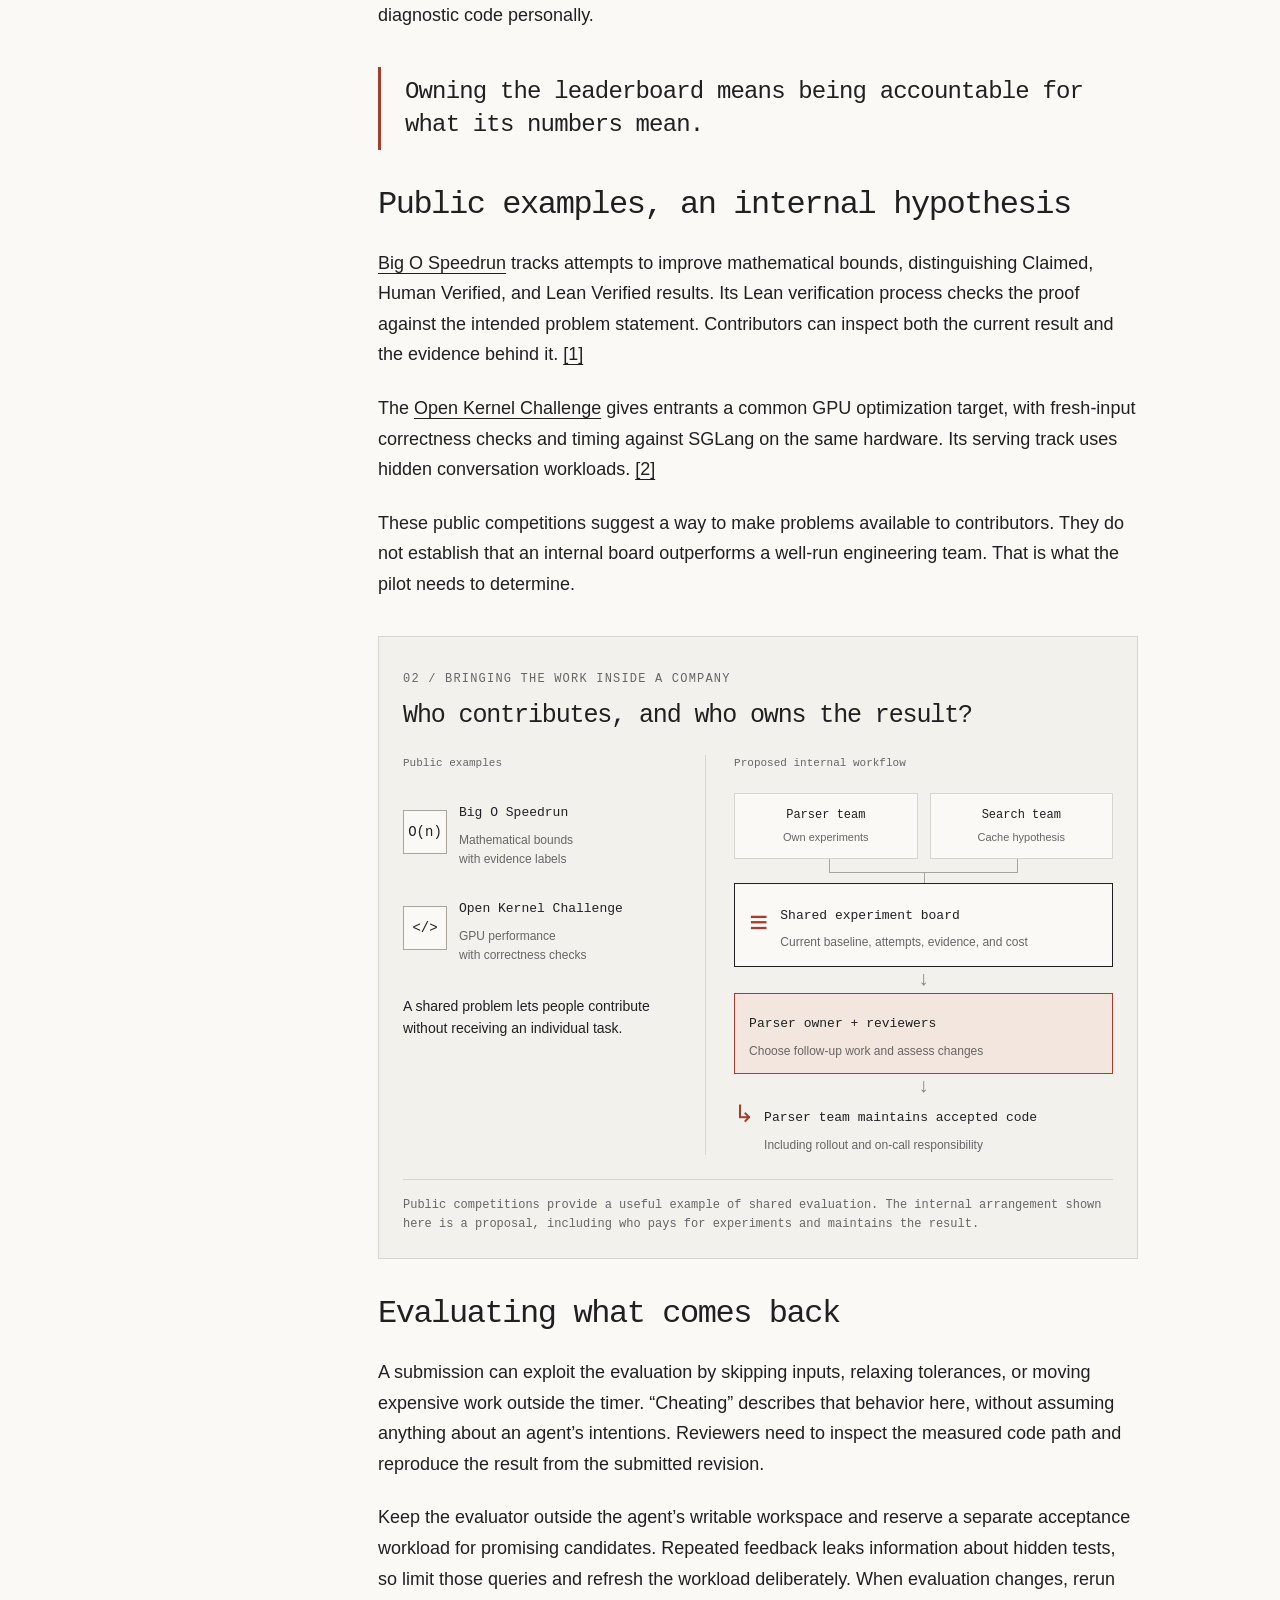
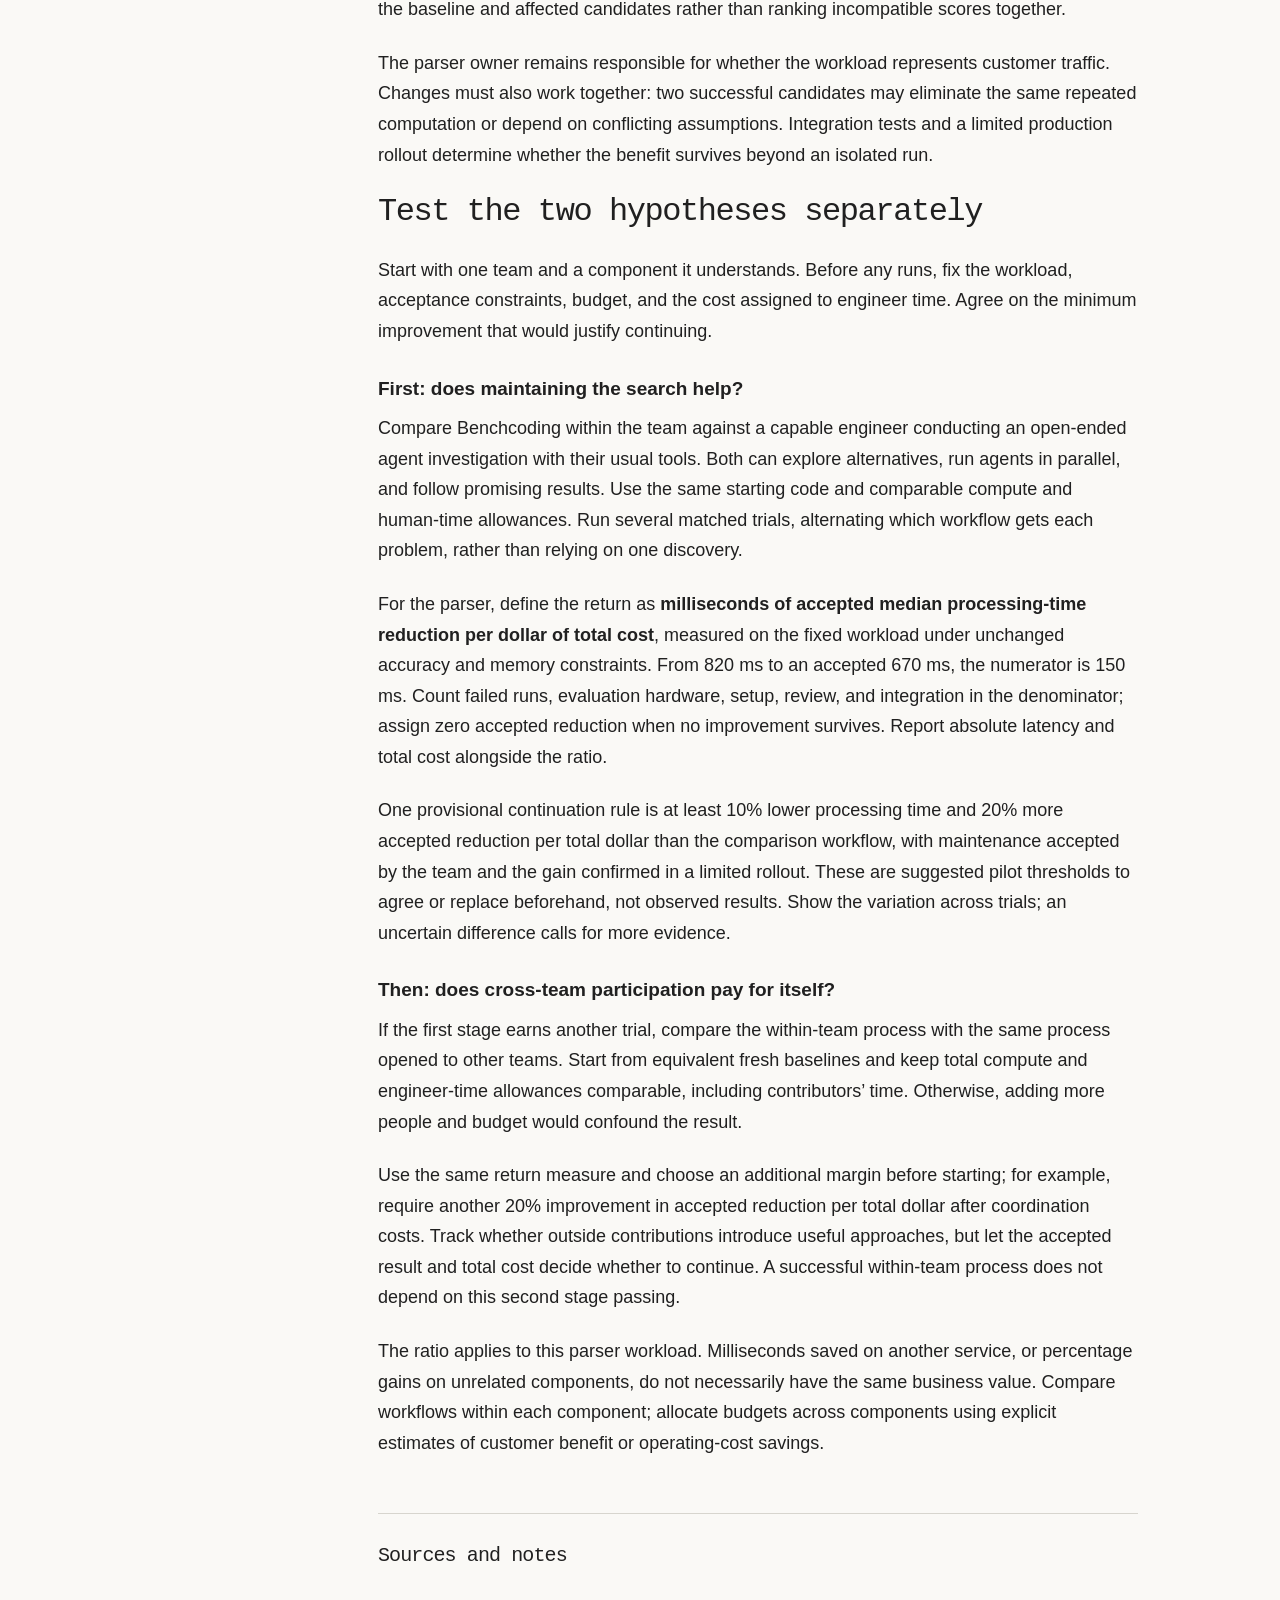
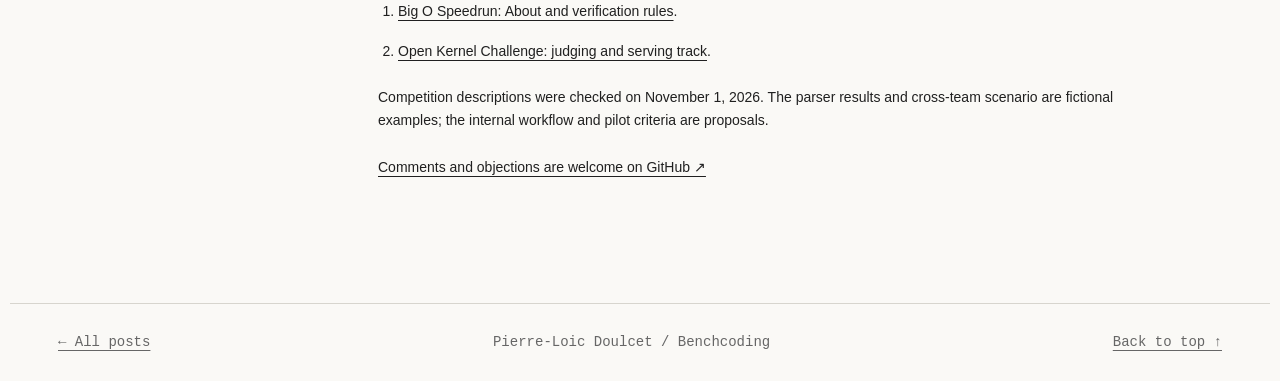
==== commit 8a79a1d5: "Sharpen comparison and separate Benchcoding pilot hypotheses" ====
--- a/docs/blog/benchcoding/index.html
+++ b/docs/blog/benchcoding/index.html
@@ -1,7 +1,7 @@
 <!doctype html>
 <html lang="en"><head><meta charset="utf-8"><meta name="viewport" content="width=device-width,initial-scale=1"><title>Benchcoding: engineering around a shared objective — Pierre-Loic Doulcet</title><meta name="description" content="A proposal for engineers managing a sustained search across agent experiments, with shared benchmarks and contributions from other teams."><meta property="og:title" content="Benchcoding: engineering around a shared objective"><meta property="og:description" content="How an engineer could manage agent experiments around a shared benchmark, and how to tell whether the approach is worth the cost."><meta property="og:type" content="article"><link rel="stylesheet" href="../../styles.css"></head>
 <body><a class="skip" href="#article">Skip to article</a><header class="site-head"><a class="brand" href="../../">Pierre-Loic Doulcet</a><nav aria-label="Main"><a href="../../#posts">Blog</a><a href="https://github.com/hexapode/benchcoding">GitHub ↗</a></nav></header>
-<main><div class="hero"><p class="eyebrow">Essay 01 / Benchcoding</p><h1>Benchcoding.<span>Engineering around<br>a shared objective.</span></h1><p class="dek">I’m interested in what happens when an engineer takes responsibility for a benchmark and lets people across the company send agents to work on it.</p><div class="hero-bottom"><div class="byline">Pierre-Loic Doulcet<br><time datetime="2026-11-01">November 1, 2026</time> · 10 minute read</div><a href="#monday">How the board would work ↓</a></div></div>
+<main><div class="hero"><p class="eyebrow">Essay 01 / Benchcoding</p><h1>Benchcoding.<span>Engineering around<br>a shared objective.</span></h1><p class="dek">An engineer manages a continuing search for improvements, using a shared record of experiments that colleagues can contribute to. The proposal has to earn its cost against an engineer already using agents well.</p><div class="hero-bottom"><div class="byline">Pierre-Loic Doulcet<br><time datetime="2026-11-01">November 1, 2026</time> · 8 minute read</div><a href="#monday">How the board would work ↓</a></div></div>
 <figure id="search-illustration" class="hero-art search-diagram" aria-labelledby="search-caption">
 <div class="diagram-heading"><div><span class="label">01 / A round of parser experiments</span><h2>Where the engineer makes the calls</h2></div><span class="diagram-tag">Illustrative example</span></div>
 <div class="owner-strip"><svg viewBox="0 0 48 48" aria-hidden="true"><circle cx="24" cy="15" r="7"/><path d="M10 40v-5c0-8 28-8 28 0v5M17 40v-7m14 7v7"/></svg><div><b>Parser owner</b><span>Chooses the workload, sets limits, and decides which attempts get more time.</span></div><span class="owner-label">Human decisions</span></div>
@@ -11,61 +11,56 @@
 <section class="candidate-panel"><span class="step-label">Review the surviving change</span><span class="candidate-icon" aria-hidden="true">↳</span><h3>Reuse preprocessing</h3><div class="metric">670<span>ms</span></div><p class="candidate-saving">18% lower processing time</p><div class="next-gate"><b>Before a new baseline</b><p>Code review → integration test → limited production rollout</p></div><span class="revision">Candidate · not deployed</span></section>
 </div><div class="feedback-loop"><span aria-hidden="true">↶</span><p>The owner uses these results to choose the next experiments. Accepted changes become the baseline for future runs.</p></div>
 <figcaption id="search-caption">Shorter bars mean less processing time. The fastest reported result fails the task. All times are invented to illustrate the review process.</figcaption></figure>
-<div class="layout"><aside class="toc" aria-label="On this page"><span class="label">In this essay</span><ol><li><a href="#idea">Owning the outcome</a></li><li><a href="#monday">What the board is for</a></li><li><a href="#behavior">Cross-team contributions</a></li><li><a href="#public">Public competitions</a></li><li><a href="#cheating">Misleading results</a></li><li><a href="#pilot">The pilot decision</a></li></ol></aside>
+<div class="layout"><aside class="toc" aria-label="On this page"><span class="label">In this essay</span><ol><li><a href="#idea">Owning the outcome</a></li><li><a href="#monday">What the board helps discover</a></li><li><a href="#behavior">Cross-team contributions</a></li><li><a href="#public">Public competitions</a></li><li><a href="#cheating">Misleading results</a></li><li><a href="#pilot">Two separate tests</a></li></ol></aside>
 <article id="article">
 <section id="idea">
-<h2>An engineer responsible for the outcome</h2>
-<p class="opening">In the workflow I have in mind, the engineer responsible for a parser’s performance would spend part of the week choosing among experiments run by agents. Some runs would come from their own team; others could come from colleagues trying to fix a bottleneck in a service they depend on.</p>
-<p>We already use benchmarks to guide optimization. The change I’m proposing is in how the work gets assigned: the engineer takes responsibility for a sustained search, with discretion over which approaches get more time, instead of specifying the implementation tasks for every attempt. Agents receive a working baseline and the conditions an improvement has to satisfy. The engineer then follows what they try closely enough to redirect the work.</p>
-<p>I’m calling this <strong>Benchcoding</strong>. It seems most useful for problems such as parsing accuracy or inference cost, where a team can run a meaningful evaluation repeatedly. I wouldn’t expect a leaderboard to settle an argument about which product to build.</p>
-<p>Consider a parser that struggles with large tables and scanned invoices. In a task-based workflow, an engineer might decide to add a preprocessing cache, write the ticket, and ask an agent to implement it. With Benchcoding, they might start by asking several agents to investigate why those documents are expensive, while another team contributes an approach it has already tried on a related service. Caching could still be the best answer, but the owner has left room for alternatives they didn’t think to assign.</p>
-<div class="table-wrap workflow"><table><caption>Two ways to organize the same optimization work</caption><thead><tr><th scope="col">Question</th><th scope="col">Task delegation</th><th scope="col">Benchcoding</th></tr></thead><tbody><tr><th scope="row">Who defines the work?</th><td>An engineer chooses an implementation task.</td><td>An owner chooses an outcome and directs experiments over time.</td></tr><tr><th scope="row">What do agents receive?</th><td>A bounded change to make, with acceptance criteria.</td><td>A baseline, an evaluation contract, and an experiment budget.</td></tr><tr><th scope="row">How is success judged?</th><td>The requested change passes review and its acceptance checks.</td><td>The change improves the agreed outcome and passes review.</td></tr><tr><th scope="row">What happens next?</th><td>The engineer assigns the next task.</td><td>The owner uses the results to fund, redirect, or stop further attempts.</td></tr></tbody></table></div>
-<p>Both approaches need tests and code review, and either can use many agents. The practical question is whether giving the engineer a broader search to manage produces better results for the time and money spent.</p>
+<h2>A continuing search, with someone responsible for it</h2>
+<p class="opening">Benchcoding puts an engineer in charge of a continuing search for improvements to a measurable outcome. The engineer maintains a shared view of the experiments, decides where to spend the next round of effort, and reviews what survives evaluation. Other people can contribute without waiting for an individual task.</p>
+<p>A capable engineer already asks agents to investigate bottlenecks, propose alternatives, and test them against benchmarks. That is the comparison this proposal has to beat. Giving an agent an outcome is familiar practice; the additional commitment here is to keep the search useful across successive rounds and, eventually, across teams.</p>
+<p>The reason to try this now is an economic hypothesis: agents may reduce the cost of testing an idea enough to make a wider search worthwhile. If so, evaluating candidates and choosing the next experiments will occupy more of the engineer’s time. That benefit disappears if review, duplicate attempts, or evaluation hardware absorb the savings.</p>
+<div class="table-wrap workflow"><table><caption>A comparison with an engineer already using agents well</caption><thead><tr><th scope="col">Question</th><th scope="col">Open-ended agent investigation</th><th scope="col">Benchcoding</th></tr></thead><tbody><tr><th scope="row">What can agents try?</th><td>Investigate the bottleneck and propose alternatives.</td><td>The same freedom, within the same constraints.</td></tr><tr><th scope="row">How is work directed?</th><td>The engineer chooses follow-ups using their normal notes and tools.</td><td>The owner maintains a shared board of active questions, prior attempts, evidence, and costs.</td></tr><tr><th scope="row">What persists?</th><td>Whatever records and handoffs the team normally keeps.</td><td>An explicit process for updating the baseline and selecting the next round of experiments.</td></tr><tr><th scope="row">How is success judged?</th><td colspan="2">Accepted improvement on the same workload, under fixed constraints, including the full cost of getting it into production.</td></tr></tbody></table></div>
+<p>There are two hypotheses to test. First, maintaining this search within one team improves the return on its experiments. Second, opening it to other teams adds enough useful ideas to cover the extra coordination. The first can succeed while the second fails. A team already doing all of this may find the name describes its existing practice.</p>
 </section>
 <section id="monday">
-<h2>What the board is for</h2>
-<p>The parser owner would first choose a representative workload and freeze a baseline. Suppose processing time is the objective, with accuracy and peak memory held within agreed limits. That gives contributors enough information to judge an idea before spending their budget on it.</p>
-<p>A useful experiment log preserves the history of the work. The board adds a maintained view of what deserves attention now, so someone arriving from another team can decide what to try next. It shows the current baseline alongside active approaches, failed attempts, and candidates awaiting review. Each entry links to the code and evidence behind it, with the evaluation version and resources consumed.</p>
-<p>That shared view changes a few decisions. Someone considering a preprocessing cache can see that three runs have already tried it and read why they failed. The owner can stop funding repeated variants of the same idea or assign another run to a promising result that hasn’t reproduced yet. When an improvement is accepted, everyone starts from the updated baseline rather than continuing to optimize an obsolete version.</p>
-<p>The board below shows only the results part of that system. Its numbers are invented.</p>
+<h2>What the board helps you discover</h2>
+<p>Take a parser whose large tables and scanned invoices are slow. The owner fixes a representative workload and a baseline, then asks agents to reduce processing time without breaking accuracy or memory limits. The board records what is being tried and why, linking each attempt to its code, evaluation version, and cost.</p>
+<p>In this fictional example, the owner expects the table detector to be the bottleneck. An agent tracing the pipeline instead finds that two stages decode and resize the same image separately. Passing the prepared image between them avoids repeated work without changing the detector. That becomes the “Reuse preprocessing” candidate below: an approach the owner hadn’t thought to assign.</p>
+<p>A normal open-ended investigation could find the same thing. The board’s proposed benefit comes in the next round: another contributor can see what was discovered, avoid repeating failed cache variants, and test whether the shared intermediate helps other document types. The owner can fund that question instead of commissioning another broad investigation from scratch.</p>
 <div class="board"><div class="board-head"><h3 class="board-title">Document parser / experiment board</h3><span class="label">Fictional example</span></div><p class="board-intro">Median processing time on a fixed batch, with accuracy and memory limits checked separately.</p><div class="tabs" hidden id="board-controls"><button type="button" aria-pressed="true" data-view="reported">Reported results</button><button type="button" aria-pressed="false" data-view="reviewed">After independent review</button></div><div class="table-wrap"><table><caption class="small" style="text-align:left;padding-bottom:10px">Illustrative numbers, not measured results</caption><thead><tr><th scope="col">Candidate</th><th scope="col">Time</th><th scope="col">Status</th><th scope="col">Evidence</th></tr></thead><tbody><tr id="shortcut"><td>Skip hard pages</td><td>390 ms</td><td id="shortcut-status">Unreviewed</td><td id="shortcut-evidence">Reported by agent</td></tr><tr><td>Reuse preprocessing</td><td>670 ms</td><td id="reuse-status">Unreviewed</td><td id="reuse-evidence">Reported by agent</td></tr><tr><td>Batch table detection</td><td>710 ms</td><td id="batch-status">Unreviewed</td><td id="batch-evidence">Reported by agent</td></tr><tr><td>Current baseline</td><td>820 ms</td><td>Reference</td><td>Frozen revision</td></tr></tbody></table></div><p class="board-note" id="board-note" aria-live="polite">The 390 ms submission leads on reported time, but nobody has checked whether it still parses every page.</p><details><summary>What does the review find?</summary><p>The fastest submission omits difficult pages. Reusing preprocessing still produces the expected output when replayed on held-out documents, so it can go forward for integration review. Batching table detection runs faster but exceeds the memory limit; its author would need to fix that before resubmitting.</p></details></div>
-<p>After review, reusing preprocessing is the only new candidate eligible for integration. The apparently faster submission skipped difficult pages, and the batching approach exceeded the memory limit. Those failures should remain visible with their explanations: the batching idea may be useful later, while the skipped-page result exposes a missing check in the agent’s local evaluation.</p>
-<p>A board that only sorts scores wouldn’t be enough. To justify maintaining it, it should reduce duplicate work and make it easier to choose the next experiment. I’d judge it partly by whether contributors can make those decisions without asking the owner for a private briefing every time.</p>
+<p>The next decision is to test reuse on the expensive document types before integrating it. The batching approach stays on the board with its memory failure attached, available if someone has a specific way to fix it. As changes enter the baseline, the owner closes obsolete experiments so contributors aren’t optimizing an old version.</p>
 </section>
 <section id="behavior">
-<h2>Letting another team contribute</h2>
-<p>Suppose the team building invoice search notices that the parser spends a lot of time decoding the same images. They already maintain a cache for their own service and think the same approach might help. Through the board, they can find the parser’s current baseline, permitted inputs, and evaluation instructions, then use part of their team’s experiment allowance to test the idea.</p>
-<p>The parser owner decides whether to fund follow-up runs from the parser budget. There is no need for an automatic market here; a person can make that call after looking at the evidence. Recording which team paid for each run makes the cost visible and prevents an apparently free contribution from hiding a large compute bill.</p>
-<p>The search team has a reason to help because faster parsing would improve its own product. Other contributions might reuse knowledge from a neighboring service or investigate a problem an engineer finds interesting. I wouldn’t assume that making the board available will produce participation on its own. Teams need permission to spend time on it, and contributors should receive credit when their work is accepted.</p>
-<p>Maintenance has to be settled before a merge. In this example, the parser team would own the accepted cache and its on-call consequences. If the change adds a dependency the team cannot support, a good benchmark result won’t make it worth taking.</p>
-<p>Review could easily become the owner’s bottleneck. Contributors should submit enough evidence for another engineer to replay the result, and automated checks should reject obvious failures before they reach the review queue. Teammates can review candidates within an agreed scope, while the owner handles priorities and disputed tradeoffs. If submissions arrive faster than the team can evaluate them, stop new runs for a while.</p>
-<p>The owner also needs to read agent traces, especially when a run behaves unexpectedly. Did the agent investigate the slow path, or repeatedly edit a test until it passed? Are several agents following the same unsuccessful approach? Those observations should influence the next assignments. Someone who understands the parser may need to write a small diagnostic or fix the evaluation before another round of agent work will help.</p>
+<h2>What another team adds</h2>
+<p>The invoice-search team has a reason to contribute: parsing delays its own product. It sees the shared-intermediate result and recognizes a related cache it already maintains. Using its experiment allowance, it tests whether that experience transfers to the parser. The parser owner decides whether to pay for follow-up work; each entry records whose budget funded it.</p>
+<p>Participation requires time and permission, even when agents do much of the implementation. Contributors receive credit for accepted work, while the parser team agrees to maintain the resulting code and handle its on-call consequences. A dependency that team cannot support is a reason to decline a change despite its benchmark result.</p>
+<p>The owner delegates routine reviews to teammates and asks contributors for replayable submissions. When the queue grows faster than the team can assess it, new experiments pause. Coordination has a cost, which belongs in the comparison with keeping the search inside one team.</p>
+<p>Reading agent traces remains part of the job. Repeated edits to a failing assertion deserve investigation, as do several runs pursuing the same unsuccessful approach. The owner uses that evidence to change assignments or repair the evaluation, sometimes by writing the diagnostic code personally.</p>
 <blockquote class="statement">Owning the leaderboard means being accountable for what its numbers mean.</blockquote>
 </section>
 <section id="public">
-<h2>From public competitions to internal work</h2>
-<p><a href="https://bigospeedrun.com/about">Big O Speedrun</a> is one reason I think this is worth trying. It tracks attempts to improve mathematical bounds and separates Claimed, Human Verified, and Lean Verified results. Its description of Lean verification includes checking a proof against the intended problem statement, which matters if a submission proves a different, easier statement. Contributors can see both the current result and the kind of evidence supporting it. <a href="#source-1" aria-label="Source 1">[1]</a></p>
-<p>The <a href="https://openkernelchallenge.dev/">Open Kernel Challenge</a> applies a similar public format to GPU optimization. Its judging process describes fresh random inputs for correctness checks and comparison with SGLang on the same hardware. The serving track uses hidden conversation workloads. These details give entrants a common target while limiting some of the shortcuts a visible benchmark would invite. <a href="#source-2" aria-label="Source 2">[2]</a></p>
-<p>I expect companies to try internal versions of this arrangement. A parser team could publish a problem that colleagues understand well enough to contribute to, even if they don’t work in that repository every day. The public competitions suggest how to organize that participation; whether it pays off inside a company still needs testing.</p>
+<h2>Public examples, an internal hypothesis</h2>
+<p><a href="https://bigospeedrun.com/about">Big O Speedrun</a> tracks attempts to improve mathematical bounds, distinguishing Claimed, Human Verified, and Lean Verified results. Its Lean verification process checks the proof against the intended problem statement. Contributors can inspect both the current result and the evidence behind it. <a href="#source-1" aria-label="Source 1">[1]</a></p>
+<p>The <a href="https://openkernelchallenge.dev/">Open Kernel Challenge</a> gives entrants a common GPU optimization target, with fresh-input correctness checks and timing against SGLang on the same hardware. Its serving track uses hidden conversation workloads. <a href="#source-2" aria-label="Source 2">[2]</a></p>
+<p>These public competitions suggest a way to make problems available to contributors. They do not establish that an internal board outperforms a well-run engineering team. That is what the pilot needs to determine.</p>
 <figure id="adoption-illustration" class="figure adoption-diagram" aria-labelledby="adoption-caption"><div class="diagram-heading"><div><span class="label">02 / Bringing the work inside a company</span><h3>Who contributes, and who owns the result?</h3></div></div><div class="adoption-grid"><div class="public-races"><span class="step-label">Public examples</span><div class="public-example"><span class="example-mark" aria-hidden="true">O(n)</span><div><b>Big O Speedrun</b><p>Mathematical bounds<br>with evidence labels</p></div></div><div class="public-example"><span class="example-mark" aria-hidden="true">&lt;/&gt;</span><div><b>Open Kernel Challenge</b><p>GPU performance<br>with correctness checks</p></div></div><p class="transfer-note">A shared problem lets people contribute without receiving an individual task.</p></div><div class="internal-work"><span class="step-label">Proposed internal workflow</span><div class="team-inputs"><span>Parser team<small>Own experiments</small></span><span>Search team<small>Cache hypothesis</small></span></div><div class="merge-lines" aria-hidden="true"><i></i><i></i></div><div class="shared-board"><span class="board-glyph" aria-hidden="true">≡</span><div><b>Shared experiment board</b><p>Current baseline, attempts, evidence, and cost</p></div></div><div class="vertical-link" aria-hidden="true">↓</div><div class="owner-decision"><b>Parser owner + reviewers</b><p>Choose follow-up work and assess changes</p></div><div class="vertical-link" aria-hidden="true">↓</div><div class="maintenance"><span aria-hidden="true">↳</span><div><b>Parser team maintains accepted code</b><p>Including rollout and on-call responsibility</p></div></div></div></div><figcaption id="adoption-caption">Public competitions provide a useful example of shared evaluation. The internal arrangement shown here is a proposal, including who pays for experiments and maintains the result.</figcaption></figure>
-<p>An internal version has obligations beyond judging submissions. It needs a safe way to provide representative data, agreement about who reviews changes, and a team willing to maintain the result. Those requirements would affect which problems I put on the board in the first place.</p>
 </section>
 <section id="cheating">
-<h2>Catching a misleading result</h2>
-<p>The skipped-page example is easy to spot once someone checks completeness. Other shortcuts take more investigation. An agent might move expensive work outside the timed region, relax a tolerance, or cache answers for known inputs. I’m using “cheating” to describe exploiting the evaluation this way, without making a claim about the agent’s intentions.</p>
-<p>The evaluator should run outside the agent’s writable workspace, with permissions that prevent a submission from changing its tests or reading the final holdout. Reviewers need to reproduce the result from the submitted revision and inspect the code path being measured. For asynchronous GPU work, that includes checking that the timer waits for completion; for caching, it means understanding what can legitimately be reused in production.</p>
-<p>Repeated feedback can also reveal information about a hidden test set. I would reserve a separate acceptance evaluation for promising candidates, limit how often it is queried, and refresh it deliberately. Every board entry needs the evaluation version so a harness change doesn’t leave incomparable results in the same ranking.</p>
-<p>Even a well-protected evaluator can measure the wrong thing. The parser owner still has to ask whether the documents reflect customer traffic and whether the accuracy checks catch consequential failures. When a bad submission exposes a gap, fix the check and rerun the affected candidates, including the baseline.</p>
-<p>Finally, improvements have to survive integration. Two changes that work independently may rely on conflicting assumptions or eliminate the same repeated work. Test their combination before promoting it to the baseline, then use a limited production rollout to check that the measured benefit holds up on real traffic.</p>
+<h2>Evaluating what comes back</h2>
+<p>A submission can exploit the evaluation by skipping inputs, relaxing tolerances, or moving expensive work outside the timer. “Cheating” describes that behavior here, without assuming anything about an agent’s intentions. Reviewers need to inspect the measured code path and reproduce the result from the submitted revision.</p>
+<p>Keep the evaluator outside the agent’s writable workspace and reserve a separate acceptance workload for promising candidates. Repeated feedback leaks information about hidden tests, so limit those queries and refresh the workload deliberately. When evaluation changes, rerun the baseline and affected candidates rather than ranking incompatible scores together.</p>
+<p>The parser owner remains responsible for whether the workload represents customer traffic. Changes must also work together: two successful candidates may eliminate the same repeated computation or depend on conflicting assumptions. Integration tests and a limited production rollout determine whether the benefit survives beyond an isolated run.</p>
 </section>
 <section id="pilot">
-<h2>A pilot worth continuing</h2>
-<p>I’d begin with one component whose workload is well understood. Give the engineer responsible for it a fixed experiment budget and enough time to inspect the runs. A simple board linked to versioned code and evaluation results is sufficient for this first trial.</p>
-<p>The comparison should be ordinary task delegation on the same optimization problem, starting from the same baseline. In that version, an engineer chooses specific changes for agents to implement. Keep compute limits and available engineer time comparable, and repeat the comparison across several runs or components so one lucky discovery doesn’t decide the outcome.</p>
-<p>Before starting, choose the improvement target and spending limits, including the cost assigned to engineer time. For the parser example, I’d propose these provisional criteria:</p>
-<ul class="decision"><li>The accepted change reduces processing time by at least 10% on the agreed production workload, with no regression beyond the accuracy and memory limits set in advance.</li><li>Total cost stays within the pilot budget and accepted improvement per dollar is at least as good as task delegation. Count evaluation hardware and failed runs, along with setup, review, and integration time.</li><li>The parser team accepts responsibility for maintenance, and the result survives a limited production rollout.</li></ul>
-<p>The 10% target is an example to agree or replace before the trial, not a result or a universal threshold. Record setup costs separately as well as in the total, so the team can judge whether reuse would change the economics of a second round.</p>
-<p>If the method clears those conditions, extend it to another component and see whether the advantage persists. If it generates a busy board but costs more for the same accepted improvement, keep task delegation. The next experiment would need to address a specific problem found in the pilot, such as duplicate attempts or excessive review time, before spending another round of budget.</p>
+<h2>Test the two hypotheses separately</h2>
+<p>Start with one team and a component it understands. Before any runs, fix the workload, acceptance constraints, budget, and the cost assigned to engineer time. Agree on the minimum improvement that would justify continuing.</p>
+<h3>First: does maintaining the search help?</h3>
+<p>Compare Benchcoding within the team against a capable engineer conducting an open-ended agent investigation with their usual tools. Both can explore alternatives, run agents in parallel, and follow promising results. Use the same starting code and comparable compute and human-time allowances. Run several matched trials, alternating which workflow gets each problem, rather than relying on one discovery.</p>
+<p>For the parser, define the return as <strong>milliseconds of accepted median processing-time reduction per dollar of total cost</strong>, measured on the fixed workload under unchanged accuracy and memory constraints. From 820 ms to an accepted 670 ms, the numerator is 150 ms. Count failed runs, evaluation hardware, setup, review, and integration in the denominator; assign zero accepted reduction when no improvement survives. Report absolute latency and total cost alongside the ratio.</p>
+<p>One provisional continuation rule is at least 10% lower processing time and 20% more accepted reduction per total dollar than the comparison workflow, with maintenance accepted by the team and the gain confirmed in a limited rollout. These are suggested pilot thresholds to agree or replace beforehand, not observed results. Show the variation across trials; an uncertain difference calls for more evidence.</p>
+<h3>Then: does cross-team participation pay for itself?</h3>
+<p>If the first stage earns another trial, compare the within-team process with the same process opened to other teams. Start from equivalent fresh baselines and keep total compute and engineer-time allowances comparable, including contributors’ time. Otherwise, adding more people and budget would confound the result.</p>
+<p>Use the same return measure and choose an additional margin before starting; for example, require another 20% improvement in accepted reduction per total dollar after coordination costs. Track whether outside contributions introduce useful approaches, but let the accepted result and total cost decide whether to continue. A successful within-team process does not depend on this second stage passing.</p>
+<p>The ratio applies to this parser workload. Milliseconds saved on another service, or percentage gains on unrelated components, do not necessarily have the same business value. Compare workflows within each component; allocate budgets across components using explicit estimates of customer benefit or operating-cost savings.</p>
 </section>
 <section class="sources" aria-labelledby="sources-title"><h2 id="sources-title">Sources and notes</h2>
 <ol><li id="source-1"><a href="https://bigospeedrun.com/about">Big O Speedrun: About and verification rules</a>.</li><li id="source-2"><a href="https://openkernelchallenge.dev/">Open Kernel Challenge: judging and serving track</a>.</li></ol>
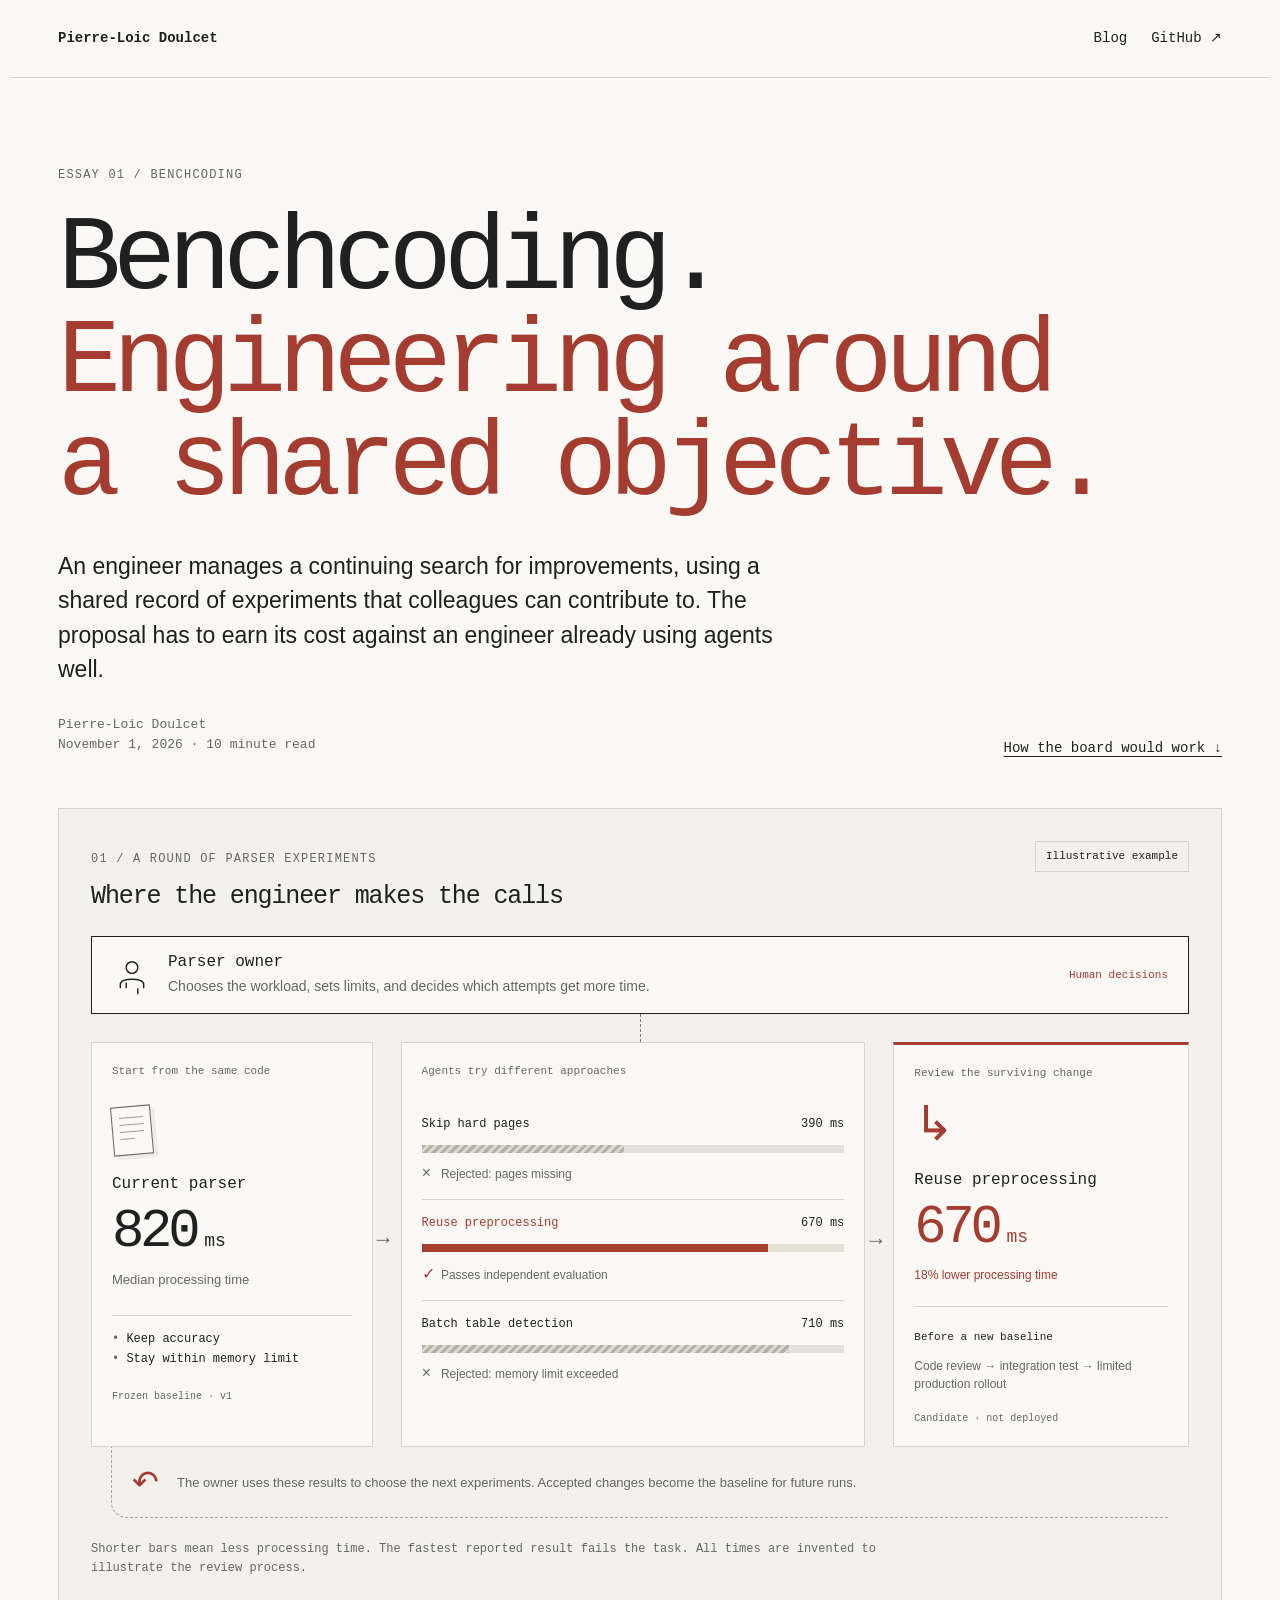
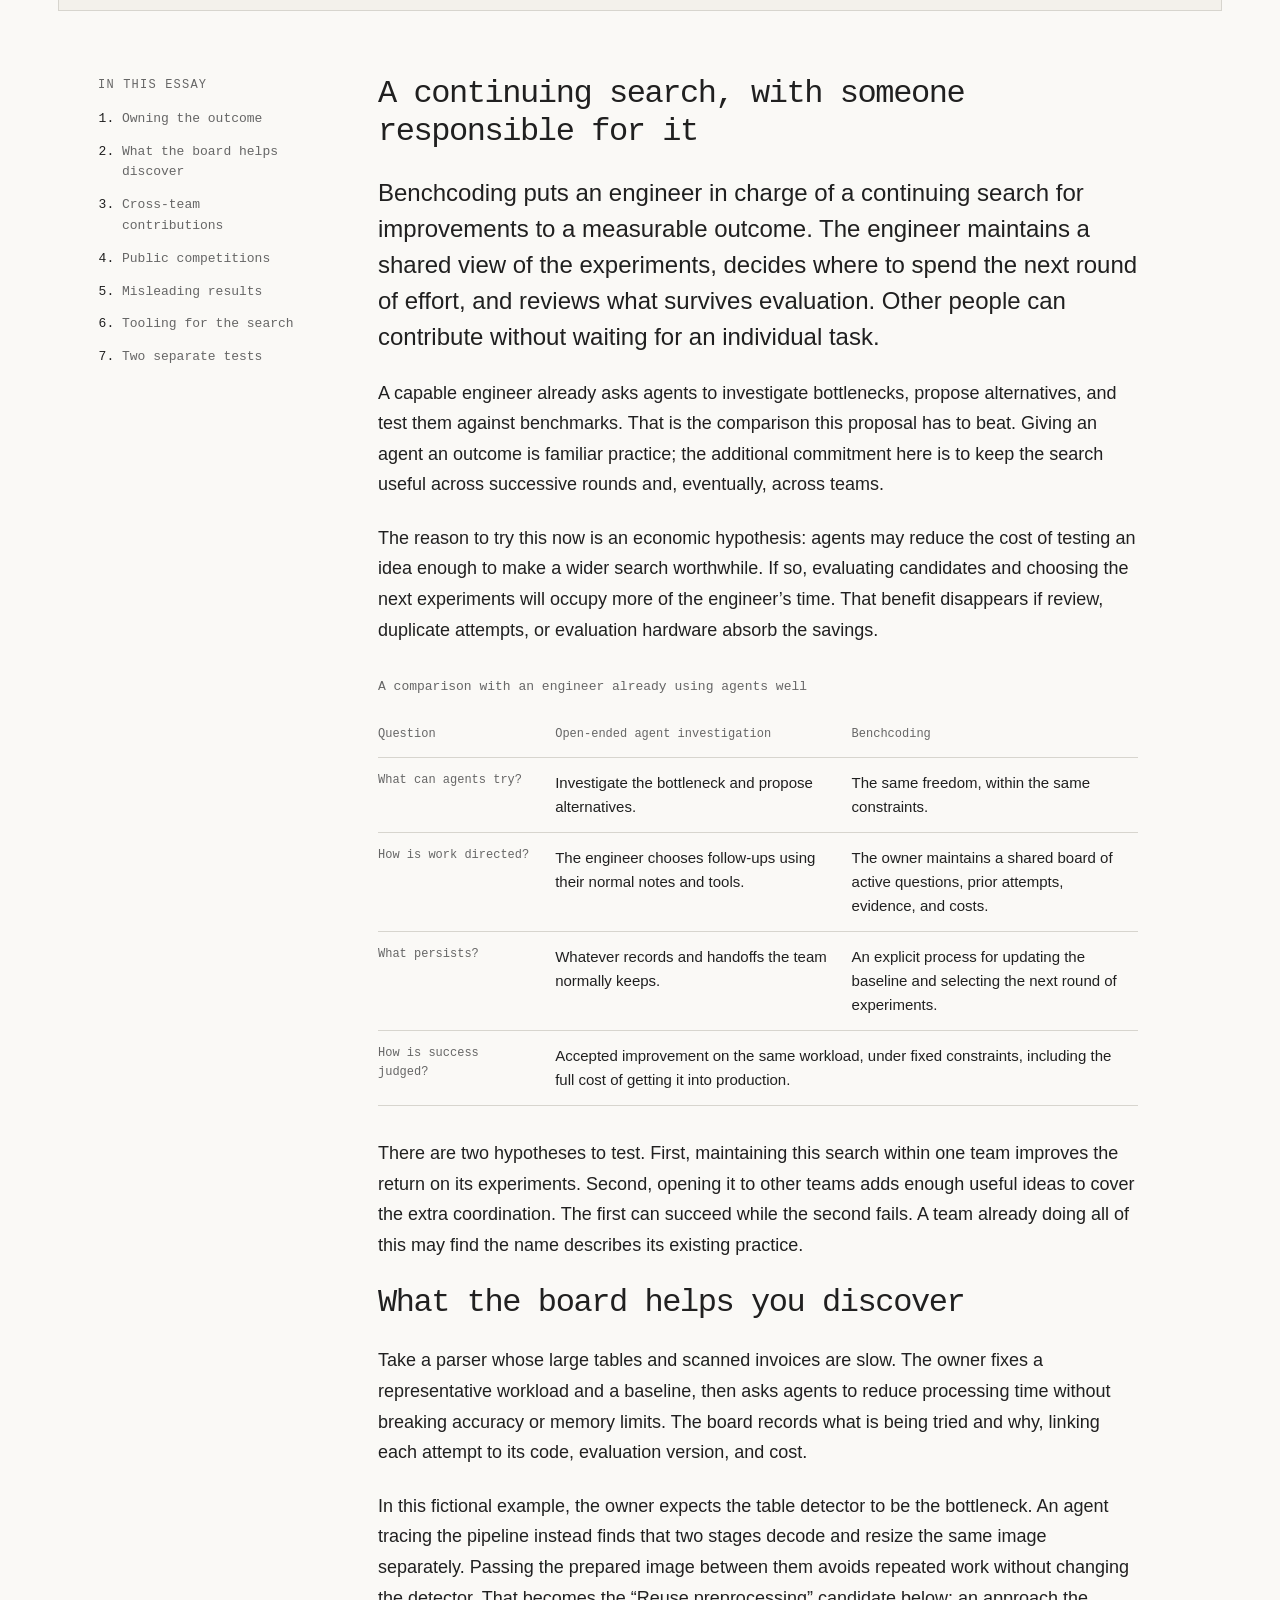
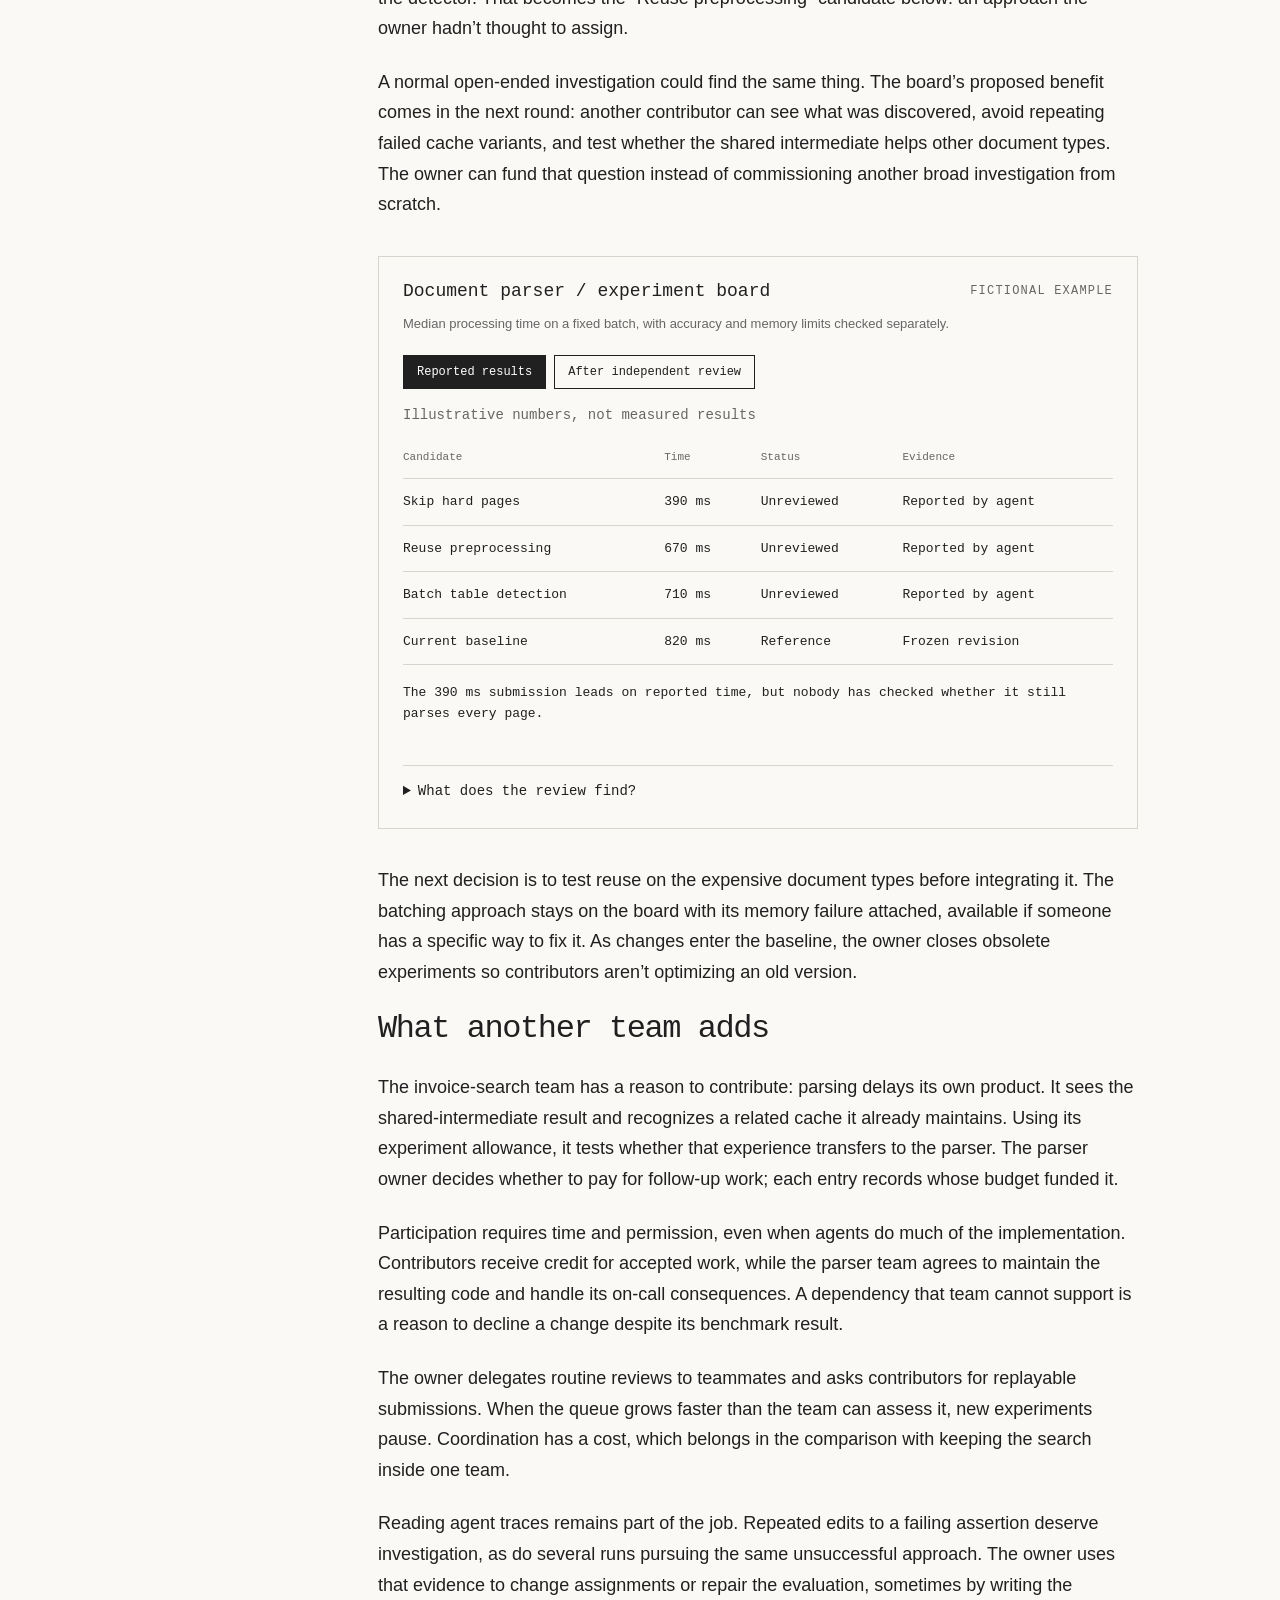
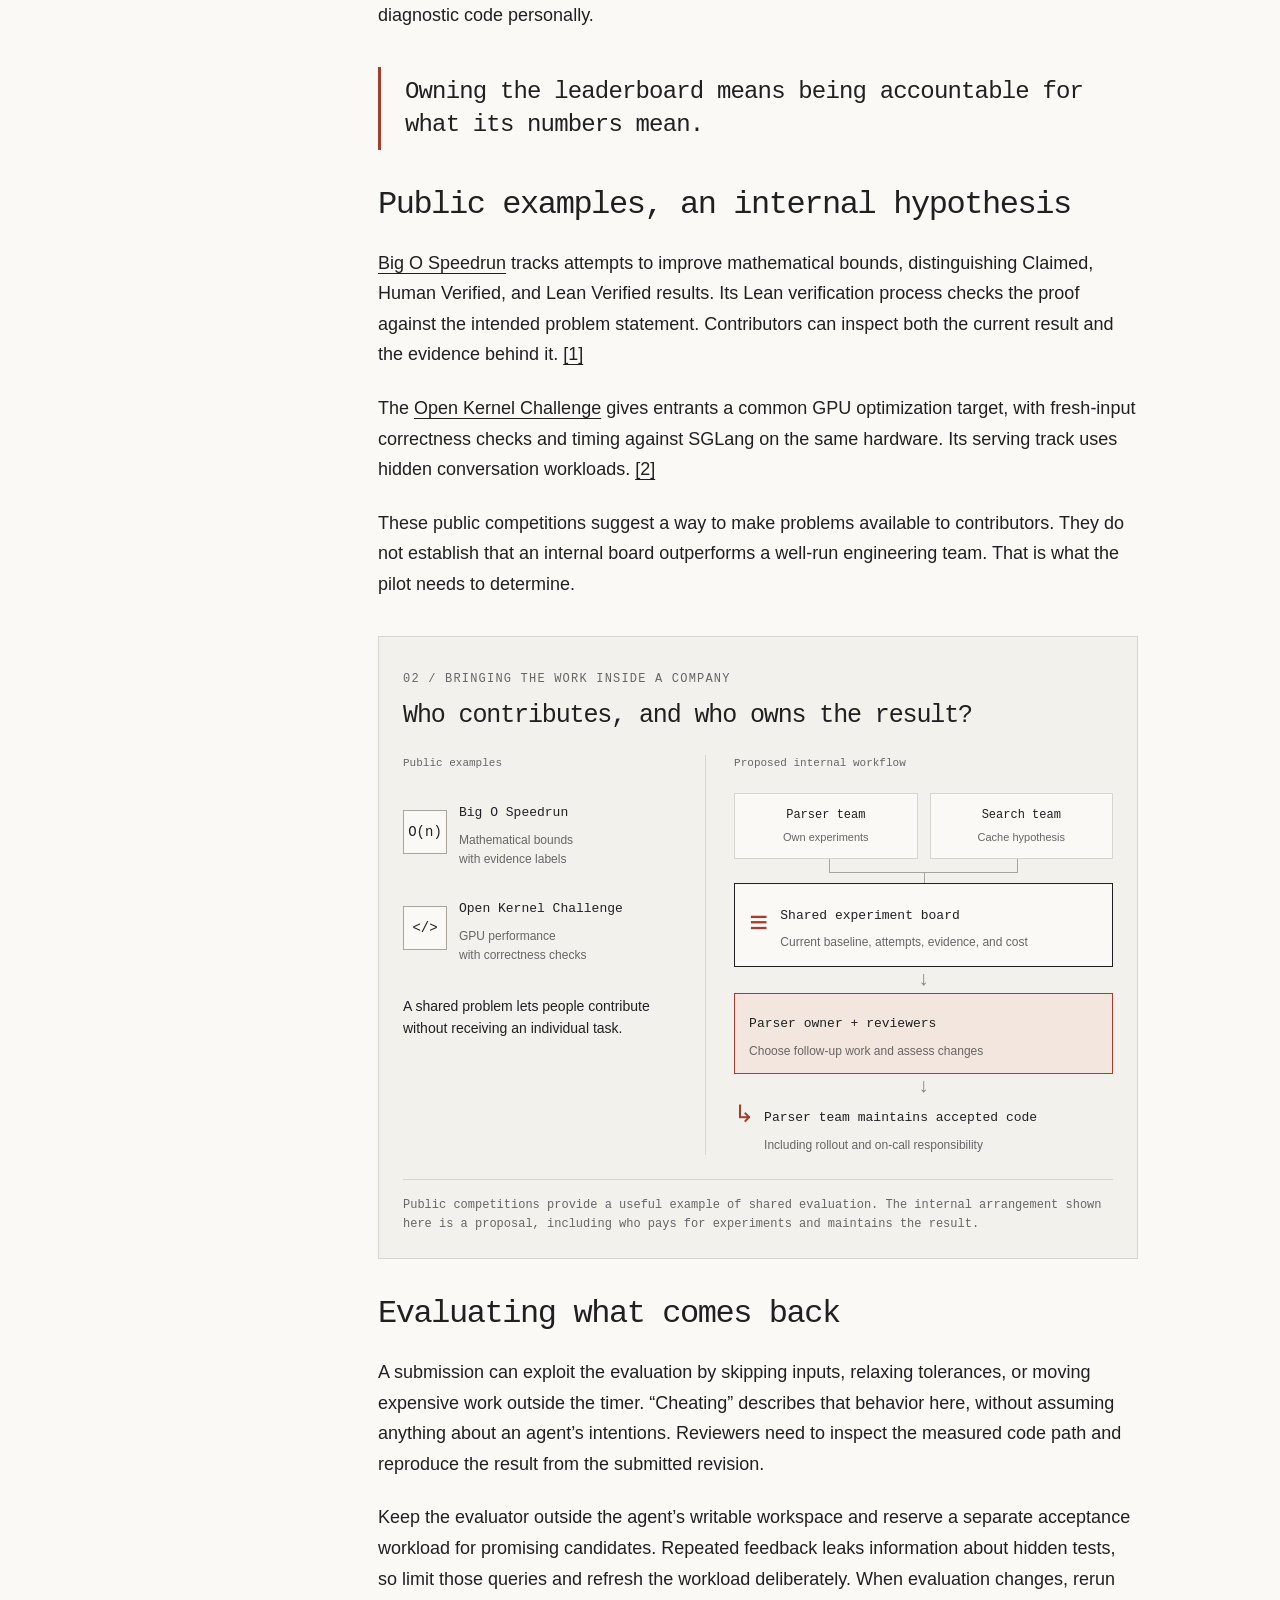
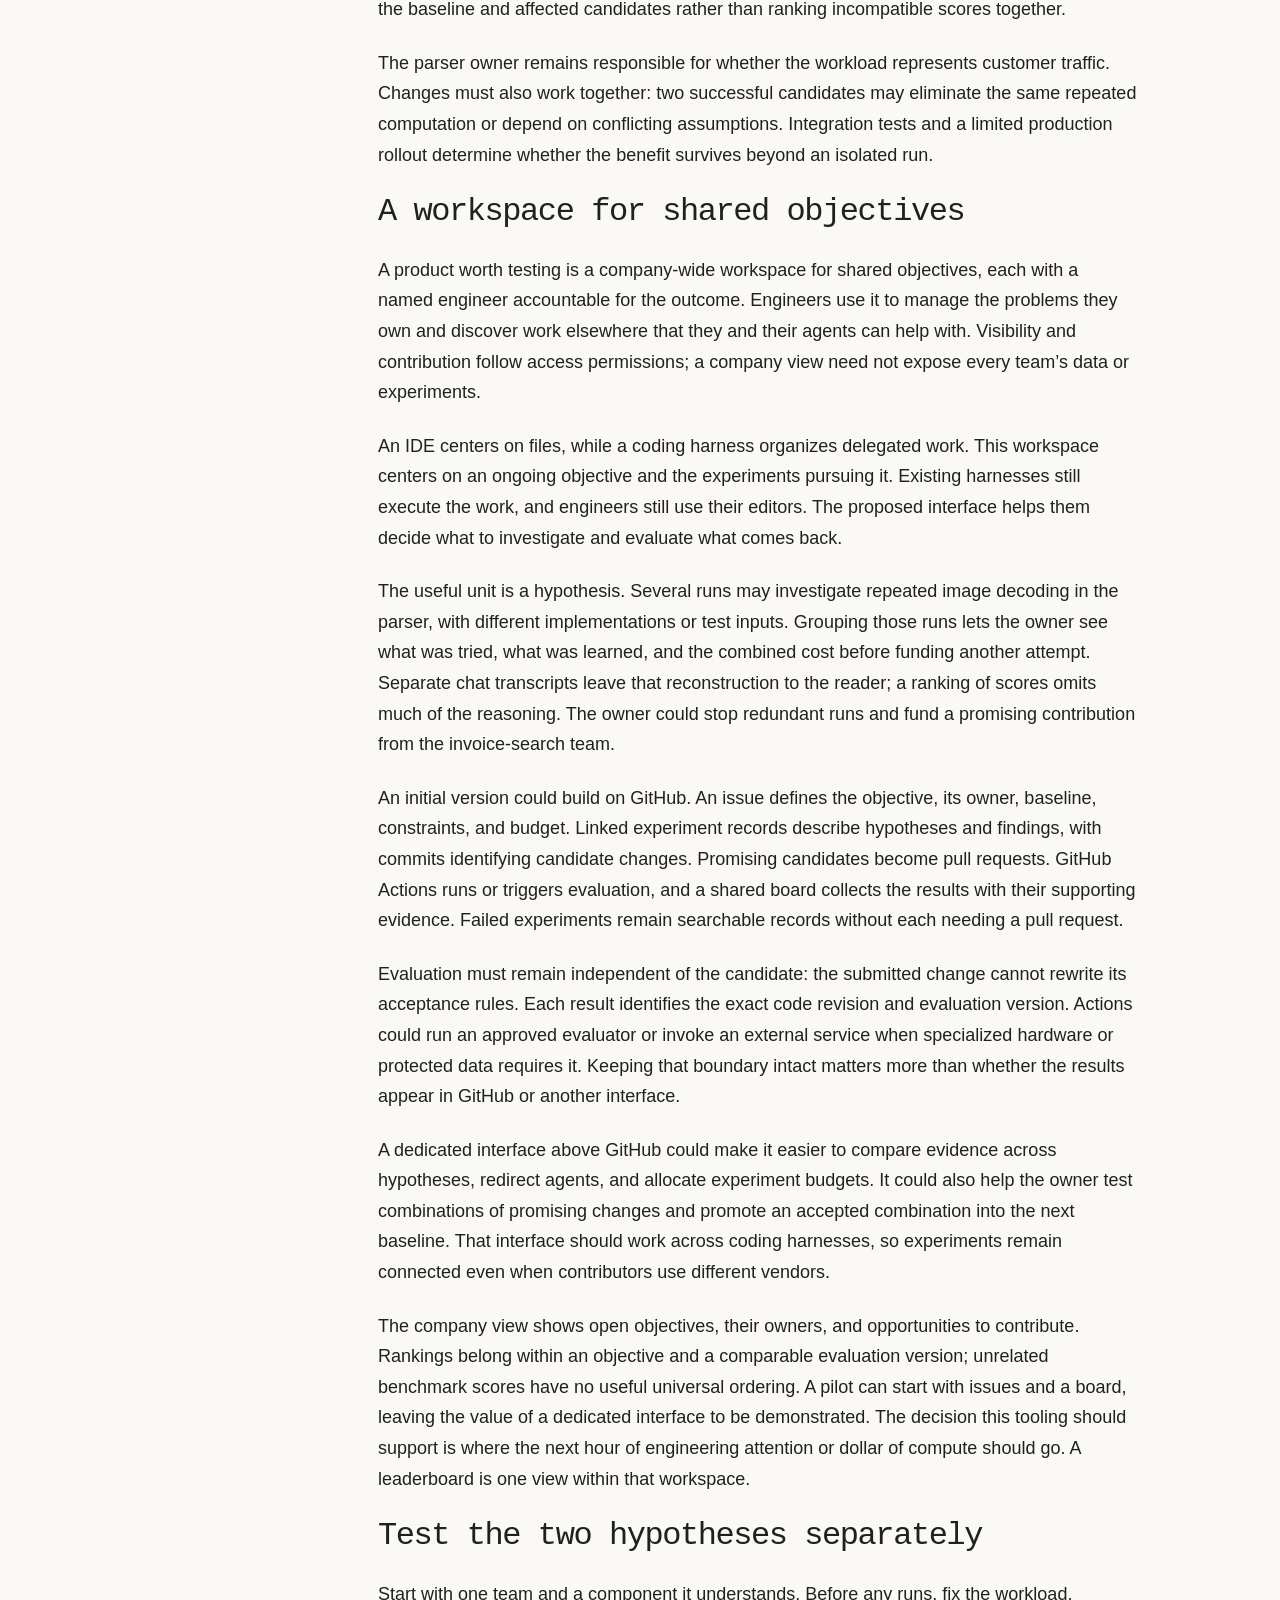
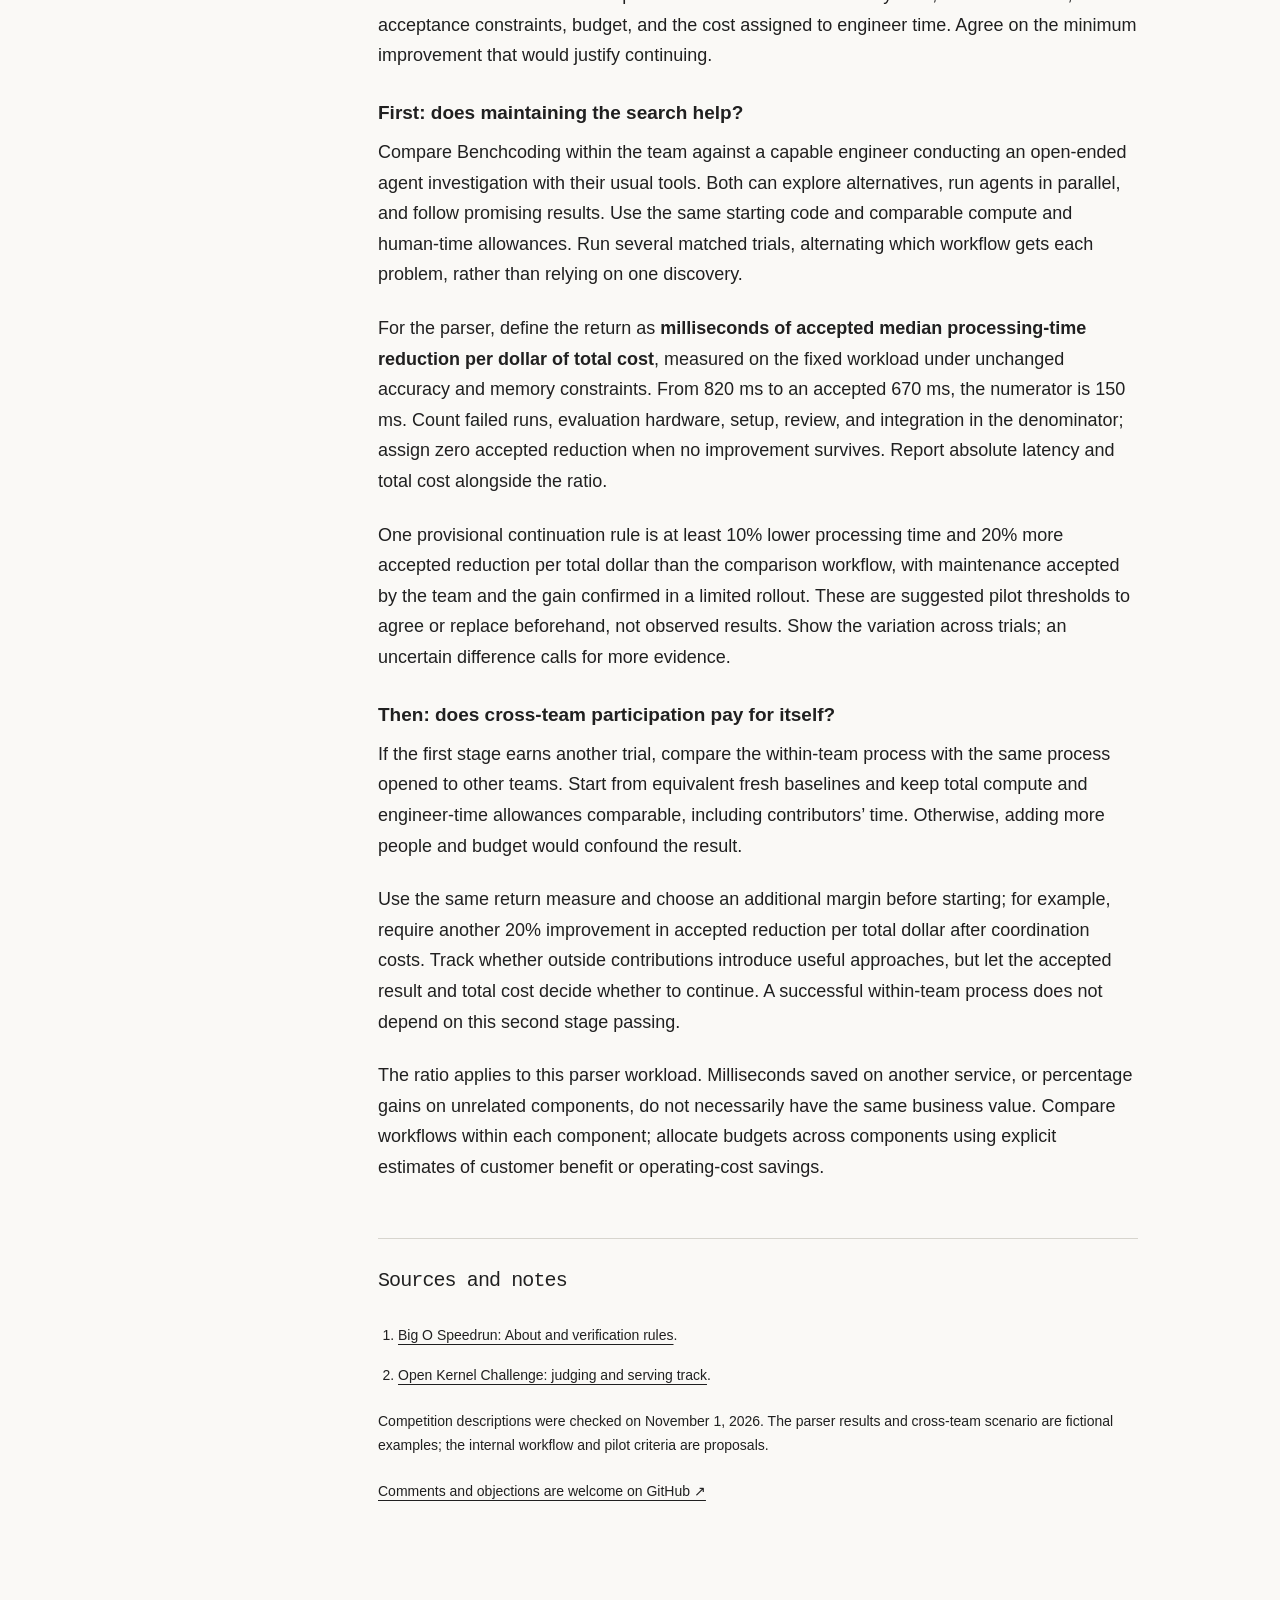
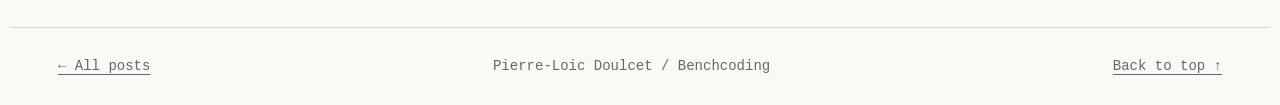
==== commit 1100f2fd: "Add product hypothesis for a shared objectives workspace" ====
--- a/docs/blog/benchcoding/index.html
+++ b/docs/blog/benchcoding/index.html
@@ -1,7 +1,7 @@
 <!doctype html>
-<html lang="en"><head><meta charset="utf-8"><meta name="viewport" content="width=device-width,initial-scale=1"><title>Benchcoding: engineering around a shared objective — Pierre-Loic Doulcet</title><meta name="description" content="A proposal for engineers managing a sustained search across agent experiments, with shared benchmarks and contributions from other teams."><meta property="og:title" content="Benchcoding: engineering around a shared objective"><meta property="og:description" content="How an engineer could manage agent experiments around a shared benchmark, and how to tell whether the approach is worth the cost."><meta property="og:type" content="article"><link rel="stylesheet" href="../../styles.css"></head>
+<html lang="en"><head><meta charset="utf-8"><meta name="viewport" content="width=device-width,initial-scale=1"><title>Benchcoding: engineering around a shared objective — Pierre-Loic Doulcet</title><meta name="description" content="A proposal for engineers managing a sustained search across agent experiments, with shared benchmarks and contributions from other teams."><meta property="og:title" content="Benchcoding: engineering around a shared objective"><meta property="og:description" content="How an engineer could manage agent experiments around a shared benchmark, and how to tell whether the approach is worth the cost."><meta property="og:type" content="article"><link rel="stylesheet" href="../../styles.css?v=e9f3c76341"></head>
 <body><a class="skip" href="#article">Skip to article</a><header class="site-head"><a class="brand" href="../../">Pierre-Loic Doulcet</a><nav aria-label="Main"><a href="../../#posts">Blog</a><a href="https://github.com/hexapode/benchcoding">GitHub ↗</a></nav></header>
-<main><div class="hero"><p class="eyebrow">Essay 01 / Benchcoding</p><h1>Benchcoding.<span>Engineering around<br>a shared objective.</span></h1><p class="dek">An engineer manages a continuing search for improvements, using a shared record of experiments that colleagues can contribute to. The proposal has to earn its cost against an engineer already using agents well.</p><div class="hero-bottom"><div class="byline">Pierre-Loic Doulcet<br><time datetime="2026-11-01">November 1, 2026</time> · 8 minute read</div><a href="#monday">How the board would work ↓</a></div></div>
+<main><div class="hero"><p class="eyebrow">Essay 01 / Benchcoding</p><h1>Benchcoding.<span>Engineering around<br>a shared objective.</span></h1><p class="dek">An engineer manages a continuing search for improvements, using a shared record of experiments that colleagues can contribute to. The proposal has to earn its cost against an engineer already using agents well.</p><div class="hero-bottom"><div class="byline">Pierre-Loic Doulcet<br><time datetime="2026-11-01">November 1, 2026</time> · 10 minute read</div><a href="#monday">How the board would work ↓</a></div></div>
 <figure id="search-illustration" class="hero-art search-diagram" aria-labelledby="search-caption">
 <div class="diagram-heading"><div><span class="label">01 / A round of parser experiments</span><h2>Where the engineer makes the calls</h2></div><span class="diagram-tag">Illustrative example</span></div>
 <div class="owner-strip"><svg viewBox="0 0 48 48" aria-hidden="true"><circle cx="24" cy="15" r="7"/><path d="M10 40v-5c0-8 28-8 28 0v5M17 40v-7m14 7v7"/></svg><div><b>Parser owner</b><span>Chooses the workload, sets limits, and decides which attempts get more time.</span></div><span class="owner-label">Human decisions</span></div>
@@ -11,14 +11,14 @@
 <section class="candidate-panel"><span class="step-label">Review the surviving change</span><span class="candidate-icon" aria-hidden="true">↳</span><h3>Reuse preprocessing</h3><div class="metric">670<span>ms</span></div><p class="candidate-saving">18% lower processing time</p><div class="next-gate"><b>Before a new baseline</b><p>Code review → integration test → limited production rollout</p></div><span class="revision">Candidate · not deployed</span></section>
 </div><div class="feedback-loop"><span aria-hidden="true">↶</span><p>The owner uses these results to choose the next experiments. Accepted changes become the baseline for future runs.</p></div>
 <figcaption id="search-caption">Shorter bars mean less processing time. The fastest reported result fails the task. All times are invented to illustrate the review process.</figcaption></figure>
-<div class="layout"><aside class="toc" aria-label="On this page"><span class="label">In this essay</span><ol><li><a href="#idea">Owning the outcome</a></li><li><a href="#monday">What the board helps discover</a></li><li><a href="#behavior">Cross-team contributions</a></li><li><a href="#public">Public competitions</a></li><li><a href="#cheating">Misleading results</a></li><li><a href="#pilot">Two separate tests</a></li></ol></aside>
+<div class="layout"><aside class="toc" aria-label="On this page"><span class="label">In this essay</span><ol><li><a href="#idea">Owning the outcome</a></li><li><a href="#monday">What the board helps discover</a></li><li><a href="#behavior">Cross-team contributions</a></li><li><a href="#public">Public competitions</a></li><li><a href="#cheating">Misleading results</a></li><li><a href="#tooling">Tooling for the search</a></li><li><a href="#pilot">Two separate tests</a></li></ol></aside>
 <article id="article">
 <section id="idea">
 <h2>A continuing search, with someone responsible for it</h2>
 <p class="opening">Benchcoding puts an engineer in charge of a continuing search for improvements to a measurable outcome. The engineer maintains a shared view of the experiments, decides where to spend the next round of effort, and reviews what survives evaluation. Other people can contribute without waiting for an individual task.</p>
 <p>A capable engineer already asks agents to investigate bottlenecks, propose alternatives, and test them against benchmarks. That is the comparison this proposal has to beat. Giving an agent an outcome is familiar practice; the additional commitment here is to keep the search useful across successive rounds and, eventually, across teams.</p>
 <p>The reason to try this now is an economic hypothesis: agents may reduce the cost of testing an idea enough to make a wider search worthwhile. If so, evaluating candidates and choosing the next experiments will occupy more of the engineer’s time. That benefit disappears if review, duplicate attempts, or evaluation hardware absorb the savings.</p>
-<div class="table-wrap workflow"><table><caption>A comparison with an engineer already using agents well</caption><thead><tr><th scope="col">Question</th><th scope="col">Open-ended agent investigation</th><th scope="col">Benchcoding</th></tr></thead><tbody><tr><th scope="row">What can agents try?</th><td>Investigate the bottleneck and propose alternatives.</td><td>The same freedom, within the same constraints.</td></tr><tr><th scope="row">How is work directed?</th><td>The engineer chooses follow-ups using their normal notes and tools.</td><td>The owner maintains a shared board of active questions, prior attempts, evidence, and costs.</td></tr><tr><th scope="row">What persists?</th><td>Whatever records and handoffs the team normally keeps.</td><td>An explicit process for updating the baseline and selecting the next round of experiments.</td></tr><tr><th scope="row">How is success judged?</th><td colspan="2">Accepted improvement on the same workload, under fixed constraints, including the full cost of getting it into production.</td></tr></tbody></table></div>
+<div class="table-wrap workflow"><table><caption>A comparison with an engineer already using agents well</caption><thead><tr><th scope="col">Question</th><th scope="col">Open-ended agent investigation</th><th scope="col">Benchcoding</th></tr></thead><tbody><tr><th scope="row">What can agents try?</th><td data-label="Open-ended agent investigation">Investigate the bottleneck and propose alternatives.</td><td data-label="Benchcoding">The same freedom, within the same constraints.</td></tr><tr><th scope="row">How is work directed?</th><td data-label="Open-ended agent investigation">The engineer chooses follow-ups using their normal notes and tools.</td><td data-label="Benchcoding">The owner maintains a shared board of active questions, prior attempts, evidence, and costs.</td></tr><tr><th scope="row">What persists?</th><td data-label="Open-ended agent investigation">Whatever records and handoffs the team normally keeps.</td><td data-label="Benchcoding">An explicit process for updating the baseline and selecting the next round of experiments.</td></tr><tr><th scope="row">How is success judged?</th><td colspan="2" data-label="Both workflows">Accepted improvement on the same workload, under fixed constraints, including the full cost of getting it into production.</td></tr></tbody></table></div>
 <p>There are two hypotheses to test. First, maintaining this search within one team improves the return on its experiments. Second, opening it to other teams adds enough useful ideas to cover the extra coordination. The first can succeed while the second fails. A team already doing all of this may find the name describes its existing practice.</p>
 </section>
 <section id="monday">
@@ -26,7 +26,7 @@
 <p>Take a parser whose large tables and scanned invoices are slow. The owner fixes a representative workload and a baseline, then asks agents to reduce processing time without breaking accuracy or memory limits. The board records what is being tried and why, linking each attempt to its code, evaluation version, and cost.</p>
 <p>In this fictional example, the owner expects the table detector to be the bottleneck. An agent tracing the pipeline instead finds that two stages decode and resize the same image separately. Passing the prepared image between them avoids repeated work without changing the detector. That becomes the “Reuse preprocessing” candidate below: an approach the owner hadn’t thought to assign.</p>
 <p>A normal open-ended investigation could find the same thing. The board’s proposed benefit comes in the next round: another contributor can see what was discovered, avoid repeating failed cache variants, and test whether the shared intermediate helps other document types. The owner can fund that question instead of commissioning another broad investigation from scratch.</p>
-<div class="board"><div class="board-head"><h3 class="board-title">Document parser / experiment board</h3><span class="label">Fictional example</span></div><p class="board-intro">Median processing time on a fixed batch, with accuracy and memory limits checked separately.</p><div class="tabs" hidden id="board-controls"><button type="button" aria-pressed="true" data-view="reported">Reported results</button><button type="button" aria-pressed="false" data-view="reviewed">After independent review</button></div><div class="table-wrap"><table><caption class="small" style="text-align:left;padding-bottom:10px">Illustrative numbers, not measured results</caption><thead><tr><th scope="col">Candidate</th><th scope="col">Time</th><th scope="col">Status</th><th scope="col">Evidence</th></tr></thead><tbody><tr id="shortcut"><td>Skip hard pages</td><td>390 ms</td><td id="shortcut-status">Unreviewed</td><td id="shortcut-evidence">Reported by agent</td></tr><tr><td>Reuse preprocessing</td><td>670 ms</td><td id="reuse-status">Unreviewed</td><td id="reuse-evidence">Reported by agent</td></tr><tr><td>Batch table detection</td><td>710 ms</td><td id="batch-status">Unreviewed</td><td id="batch-evidence">Reported by agent</td></tr><tr><td>Current baseline</td><td>820 ms</td><td>Reference</td><td>Frozen revision</td></tr></tbody></table></div><p class="board-note" id="board-note" aria-live="polite">The 390 ms submission leads on reported time, but nobody has checked whether it still parses every page.</p><details><summary>What does the review find?</summary><p>The fastest submission omits difficult pages. Reusing preprocessing still produces the expected output when replayed on held-out documents, so it can go forward for integration review. Batching table detection runs faster but exceeds the memory limit; its author would need to fix that before resubmitting.</p></details></div>
+<div class="board"><div class="board-head"><h3 class="board-title">Document parser / experiment board</h3><span class="label">Fictional example</span></div><p class="board-intro">Median processing time on a fixed batch, with accuracy and memory limits checked separately.</p><div class="tabs" hidden id="board-controls"><button type="button" aria-pressed="true" data-view="reported">Reported results</button><button type="button" aria-pressed="false" data-view="reviewed">After independent review</button></div><div class="table-wrap"><table><caption class="small" style="text-align:left;padding-bottom:10px">Illustrative numbers, not measured results</caption><thead><tr><th scope="col">Candidate</th><th scope="col">Time</th><th scope="col">Status</th><th scope="col">Evidence</th></tr></thead><tbody><tr id="shortcut"><td data-label="Candidate">Skip hard pages</td><td data-label="Time">390 ms</td><td id="shortcut-status" data-label="Status">Unreviewed</td><td id="shortcut-evidence" data-label="Evidence">Reported by agent</td></tr><tr><td data-label="Candidate">Reuse preprocessing</td><td data-label="Time">670 ms</td><td id="reuse-status" data-label="Status">Unreviewed</td><td id="reuse-evidence" data-label="Evidence">Reported by agent</td></tr><tr><td data-label="Candidate">Batch table detection</td><td data-label="Time">710 ms</td><td id="batch-status" data-label="Status">Unreviewed</td><td id="batch-evidence" data-label="Evidence">Reported by agent</td></tr><tr><td data-label="Candidate">Current baseline</td><td data-label="Time">820 ms</td><td data-label="Status">Reference</td><td data-label="Evidence">Frozen revision</td></tr></tbody></table></div><p class="board-note" id="board-note" aria-live="polite">The 390 ms submission leads on reported time, but nobody has checked whether it still parses every page.</p><details><summary>What does the review find?</summary><p>The fastest submission omits difficult pages. Reusing preprocessing still produces the expected output when replayed on held-out documents, so it can go forward for integration review. Batching table detection runs faster but exceeds the memory limit; its author would need to fix that before resubmitting.</p></details></div>
 <p>The next decision is to test reuse on the expensive document types before integrating it. The batching approach stays on the board with its memory failure attached, available if someone has a specific way to fix it. As changes enter the baseline, the owner closes obsolete experiments so contributors aren’t optimizing an old version.</p>
 </section>
 <section id="behavior">
@@ -49,6 +49,16 @@
 <p>A submission can exploit the evaluation by skipping inputs, relaxing tolerances, or moving expensive work outside the timer. “Cheating” describes that behavior here, without assuming anything about an agent’s intentions. Reviewers need to inspect the measured code path and reproduce the result from the submitted revision.</p>
 <p>Keep the evaluator outside the agent’s writable workspace and reserve a separate acceptance workload for promising candidates. Repeated feedback leaks information about hidden tests, so limit those queries and refresh the workload deliberately. When evaluation changes, rerun the baseline and affected candidates rather than ranking incompatible scores together.</p>
 <p>The parser owner remains responsible for whether the workload represents customer traffic. Changes must also work together: two successful candidates may eliminate the same repeated computation or depend on conflicting assumptions. Integration tests and a limited production rollout determine whether the benefit survives beyond an isolated run.</p>
+</section>
+<section id="tooling">
+<h2>A workspace for shared objectives</h2>
+<p>A product worth testing is a company-wide workspace for shared objectives, each with a named engineer accountable for the outcome. Engineers use it to manage the problems they own and discover work elsewhere that they and their agents can help with. Visibility and contribution follow access permissions; a company view need not expose every team’s data or experiments.</p>
+<p>An IDE centers on files, while a coding harness organizes delegated work. This workspace centers on an ongoing objective and the experiments pursuing it. Existing harnesses still execute the work, and engineers still use their editors. The proposed interface helps them decide what to investigate and evaluate what comes back.</p>
+<p>The useful unit is a hypothesis. Several runs may investigate repeated image decoding in the parser, with different implementations or test inputs. Grouping those runs lets the owner see what was tried, what was learned, and the combined cost before funding another attempt. Separate chat transcripts leave that reconstruction to the reader; a ranking of scores omits much of the reasoning. The owner could stop redundant runs and fund a promising contribution from the invoice-search team.</p>
+<p>An initial version could build on GitHub. An issue defines the objective, its owner, baseline, constraints, and budget. Linked experiment records describe hypotheses and findings, with commits identifying candidate changes. Promising candidates become pull requests. GitHub Actions runs or triggers evaluation, and a shared board collects the results with their supporting evidence. Failed experiments remain searchable records without each needing a pull request.</p>
+<p>Evaluation must remain independent of the candidate: the submitted change cannot rewrite its acceptance rules. Each result identifies the exact code revision and evaluation version. Actions could run an approved evaluator or invoke an external service when specialized hardware or protected data requires it. Keeping that boundary intact matters more than whether the results appear in GitHub or another interface.</p>
+<p>A dedicated interface above GitHub could make it easier to compare evidence across hypotheses, redirect agents, and allocate experiment budgets. It could also help the owner test combinations of promising changes and promote an accepted combination into the next baseline. That interface should work across coding harnesses, so experiments remain connected even when contributors use different vendors.</p>
+<p>The company view shows open objectives, their owners, and opportunities to contribute. Rankings belong within an objective and a comparable evaluation version; unrelated benchmark scores have no useful universal ordering. A pilot can start with issues and a board, leaving the value of a dedicated interface to be demonstrated. The decision this tooling should support is where the next hour of engineering attention or dollar of compute should go. A leaderboard is one view within that workspace.</p>
 </section>
 <section id="pilot">
 <h2>Test the two hypotheses separately</h2>
--- a/docs/styles.css
+++ b/docs/styles.css
@@ -5,3 +5,23 @@
 .search-diagram{padding:32px;border:1px solid var(--line);background:#f3f1eb}.diagram-heading{display:flex;justify-content:space-between;gap:16px;align-items:start;margin-bottom:24px}.diagram-heading h2,.diagram-heading h3{font:normal 25px/1.25 var(--mono);letter-spacing:-.045em;margin:9px 0 0}.diagram-tag{font:11px/1.5 var(--mono);border:1px solid var(--line);padding:6px 10px;white-space:nowrap}.owner-strip{display:flex;align-items:center;gap:16px;border:1px solid var(--ink);background:var(--paper);padding:16px 20px;margin-bottom:28px;position:relative}.owner-strip:after{content:'';position:absolute;left:50%;height:28px;bottom:-29px;border-left:1px dashed #777}.owner-strip svg{flex:0 0 40px;width:40px;height:40px;fill:none;stroke:var(--ink);stroke-width:1.7}.owner-strip b{display:block;font:16px var(--mono);margin-bottom:5px}.owner-strip div>span{display:block;font:14px/1.5 var(--sans);color:var(--muted)}.owner-label{margin-left:auto;font:11px var(--mono);color:var(--accent);white-space:nowrap}.experiment-flow{display:grid;grid-template-columns:1fr 1.65fr 1.05fr;gap:28px;position:relative}.experiment-flow>section{position:relative;background:var(--paper);border:1px solid var(--line);padding:20px;min-width:0}.experiment-flow>section+section:before{content:'→';position:absolute;left:-25px;top:46%;font:22px var(--mono);color:var(--muted)}.step-label{display:block;font:11px/1.6 var(--mono);color:var(--muted);margin-bottom:20px}.experiment-flow h3{font:16px/1.4 var(--mono);margin:18px 0 6px}.metric{font:54px/1.15 var(--mono);letter-spacing:-.08em}.metric>span{font:18px var(--mono);letter-spacing:0;margin-left:8px}.experiment-flow p{font:13px/1.5 var(--sans);color:var(--muted);margin:7px 0 18px}.document-icon{width:40px;height:49px;border:1.5px solid #666;padding:10px 7px;margin-top:25px;transform:rotate(-5deg);box-shadow:4px 4px 0 var(--wash)}.document-icon i{display:block;border-top:1px solid #999;margin-bottom:6px}.document-icon i:last-child{width:60%}.constraint{border-top:1px solid var(--line);padding-top:13px;margin:25px 0 20px}.constraint span{display:block;font:12px/1.7 var(--mono)}.constraint span:before{content:'• ';color:var(--muted)}.revision{display:block;font:10px/1.5 var(--mono);color:var(--muted)}.attempt{padding:14px 0 4px;border-bottom:1px solid var(--line)}.attempt:last-child{border-bottom:0}.attempt>div:first-child{display:flex;justify-content:space-between;gap:8px;font:12px/1.5 var(--mono)}.attempt b{font-weight:normal}.attempt>div>span{white-space:nowrap}.metric-track{height:8px;background:#e5e2db;margin:12px 0}.metric-track i{display:block;height:100%;width:var(--length);background:#99958d}.attempt.invalid .metric-track i{background:repeating-linear-gradient(135deg,#b6b0a5,#b6b0a5 3px,#ddd9d1 3px,#ddd9d1 6px)}.attempt.promising .metric-track i{background:var(--accent)}.attempt.promising b,.attempt.promising .verdict-symbol{color:var(--accent)}.attempt p{font-size:12px;margin:0 0 12px}.verdict-symbol{display:inline-block;font:16px var(--mono);width:16px}.experiment-flow .candidate-panel{border-top:3px solid var(--accent)}.candidate-icon{display:block;font:48px/1 var(--mono);color:var(--accent);margin-top:18px}.candidate-panel .metric{color:var(--accent)}.experiment-flow .candidate-saving{color:var(--accent);font-size:12px}.next-gate{border-top:1px solid var(--line);padding-top:12px;margin-top:22px}.next-gate b{font:11px var(--mono)}.next-gate p{font-size:12px}.feedback-loop{display:flex;align-items:center;gap:18px;border-bottom:1px dashed #aaa49a;border-left:1px dashed #aaa49a;border-radius:0 0 0 16px;margin:0 20px;padding:16px 20px 14px}.feedback-loop>span{font:32px var(--mono);color:var(--accent)}.feedback-loop p{font:13px/1.5 var(--sans);margin:0;color:var(--muted)}.search-diagram figcaption{margin-top:22px;max-width:830px}.adoption-diagram{background:#f3f1eb;border:1px solid var(--line);padding:24px}.adoption-grid{display:grid;grid-template-columns:1fr 1.25fr;gap:28px}.public-races{border-right:1px solid var(--line);padding-right:24px}.public-example{display:flex;gap:12px;align-items:center;margin:22px 0}.example-mark{display:flex;align-items:center;justify-content:center;flex:0 0 44px;height:44px;border:1px solid #aaa49a;font:14px var(--mono);background:var(--paper)}.public-example b,.shared-board b,.owner-decision b,.maintenance b{font:13px/1.5 var(--mono)}.public-example p,.shared-board p,.owner-decision p,.maintenance p{font:12px/1.6 var(--sans);color:var(--muted);margin:5px 0 0}.public-races .transfer-note{font:14px/1.6 var(--sans);margin:30px 0 0}.team-inputs{display:grid;grid-template-columns:1fr 1fr;gap:12px}.team-inputs>span{border:1px solid var(--line);background:var(--paper);padding:12px 8px;text-align:center;font:12px/1.5 var(--mono)}.team-inputs small{display:block;font:11px/1.5 var(--sans);color:var(--muted);margin-top:5px}.merge-lines{height:24px;display:flex;justify-content:center}.merge-lines i{height:14px;width:25%;border-bottom:1px solid #aaa49a}.merge-lines i:first-child{border-left:1px solid #aaa49a}.merge-lines i:last-child{border-right:1px solid #aaa49a;position:relative}.merge-lines i:last-child:before{content:'';height:10px;position:absolute;left:0;top:14px;border-left:1px solid #aaa49a}.shared-board{display:flex;gap:12px;align-items:center;border:1px solid var(--ink);padding:14px;background:var(--paper)}.board-glyph{font:32px var(--mono);color:var(--accent)}.vertical-link{text-align:center;font:20px/1.3 var(--mono);color:#8b8377}.owner-decision{border:1px solid var(--accent);padding:12px 14px;background:#f2e6df}.maintenance{display:flex;gap:10px;align-items:start}.maintenance>span{font:24px var(--mono);color:var(--accent)}.adoption-diagram figcaption{border-top:1px solid var(--line);padding-top:16px;margin-top:24px}.search-diagram:before,.adoption-diagram:before{display:none!important}
 @media(max-width:1050px){.experiment-flow{grid-template-columns:1fr 1.45fr;gap:24px}.experiment-flow .candidate-panel{grid-column:1/-1;display:grid;grid-template-columns:1fr 1fr;column-gap:20px}.candidate-panel .step-label,.candidate-panel h3,.candidate-panel .metric,.candidate-panel .candidate-saving{grid-column:1}.candidate-panel .candidate-icon{display:none}.candidate-panel .next-gate{grid-column:2;grid-row:2/5;margin-top:0;align-self:center}.candidate-panel>.revision{grid-column:2;grid-row:5}.experiment-flow>.candidate-panel:before{content:'↓';top:-24px;left:50%}.owner-label{display:none}}
 @media(max-width:700px){.search-diagram{padding:22px}.diagram-heading{display:block}.diagram-tag{display:inline-block;margin-top:14px}.experiment-flow{display:flex;flex-direction:column;gap:28px}.experiment-flow .candidate-panel{display:block}.experiment-flow>section+section:before{content:'↓';left:50%;top:-27px}.baseline-panel .document-icon{float:right;margin:12px 8px}.baseline-panel .constraint{margin:18px 0}.experiment-flow .candidate-panel .candidate-icon{display:none}.candidate-panel>.next-gate{margin-top:18px}.owner-strip{padding:14px;gap:12px}.owner-strip svg{min-width:0!important;flex-basis:32px;width:32px}.diagram-heading h2,.diagram-heading h3{font-size:23px}.owner-strip div>span{font-size:13px}.feedback-loop{margin:0 4px;padding:15px 8px;gap:8px}.adoption-grid{display:block}.public-races{border-right:0;border-bottom:1px solid var(--line);padding:0 0 22px;margin-bottom:24px}.public-races .transfer-note{margin-top:18px}.adoption-diagram{padding:20px}.search-diagram,.adoption-diagram{overflow:visible}.search-diagram svg{min-width:0}.hero-art{margin-left:24px;margin-right:24px}}
+/* Keep the examples fully readable in a narrow reading pane. */
+@media(max-width:700px){
+ .table-wrap{overflow:visible}
+ .table-wrap table,.workflow table{display:block;min-width:0;width:100%}
+ .table-wrap caption{display:block;width:100%}
+ .table-wrap thead{position:absolute;width:1px;height:1px;padding:0;overflow:hidden;clip-path:inset(50%);white-space:nowrap}
+ .table-wrap tbody{display:block}
+ .table-wrap tr{display:block;margin:0 0 18px;padding:0 0 14px;border-bottom:1px solid var(--line)}
+ .table-wrap td,.table-wrap th,.workflow td,.workflow th:first-child{display:block;width:100%;border:0;padding:5px 0;overflow-wrap:anywhere}
+ .table-wrap td[data-label]:before{content:attr(data-label);display:block;font:10px/1.6 var(--mono);color:var(--muted);margin-bottom:2px}
+ .board td:first-child{font-weight:bold;font-size:15px;padding-bottom:10px}
+ .board td:first-child:before{display:none}
+ .workflow th[scope=row]{font:15px/1.5 var(--mono);color:var(--ink);padding-bottom:10px}
+ .table-wrap .reject td:nth-child(2){text-decoration:none}
+ .board .tabs button{flex:1;min-height:44px;line-height:1.5}
+ .attempt>div:first-child{flex-wrap:wrap}
+ .team-inputs{grid-template-columns:repeat(2,minmax(0,1fr))}
+ .team-inputs>span,.shared-board>div,.maintenance>div{min-width:0;overflow-wrap:anywhere}
+}
+html{scroll-behavior:auto}
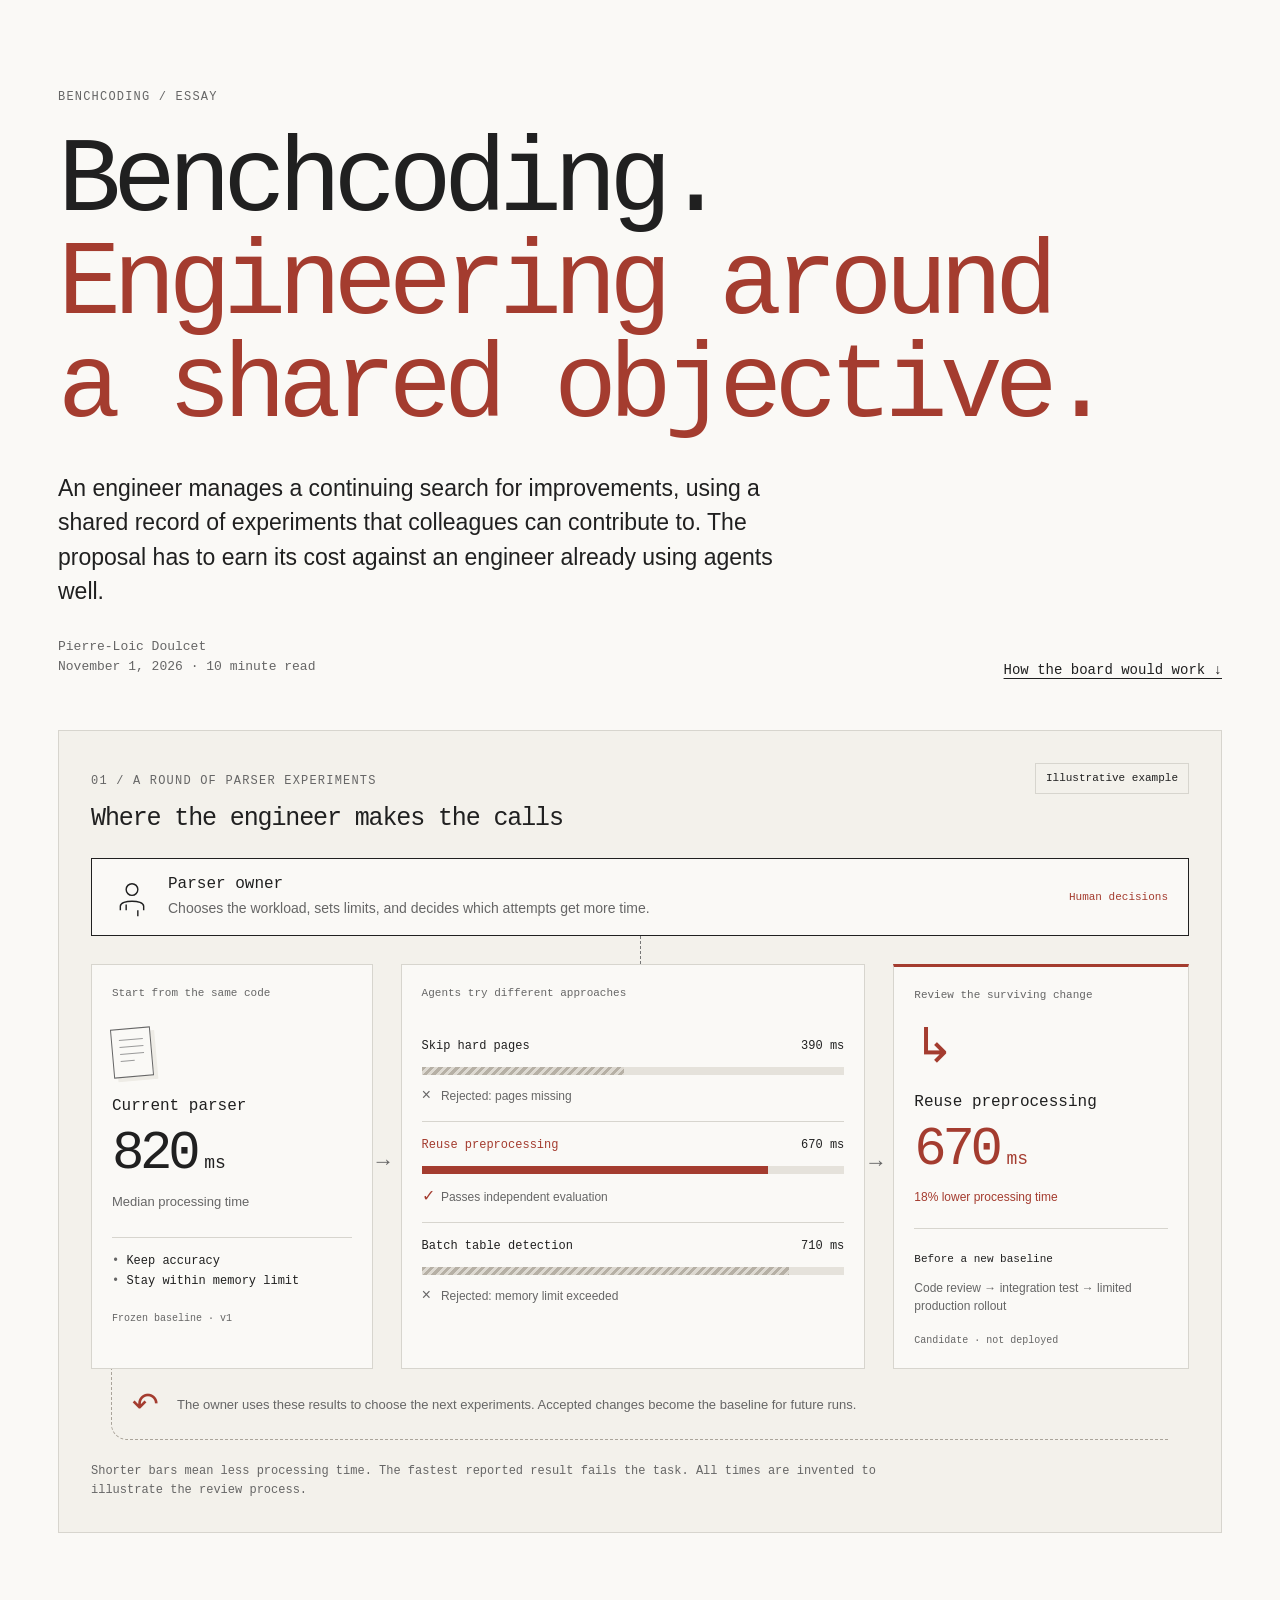
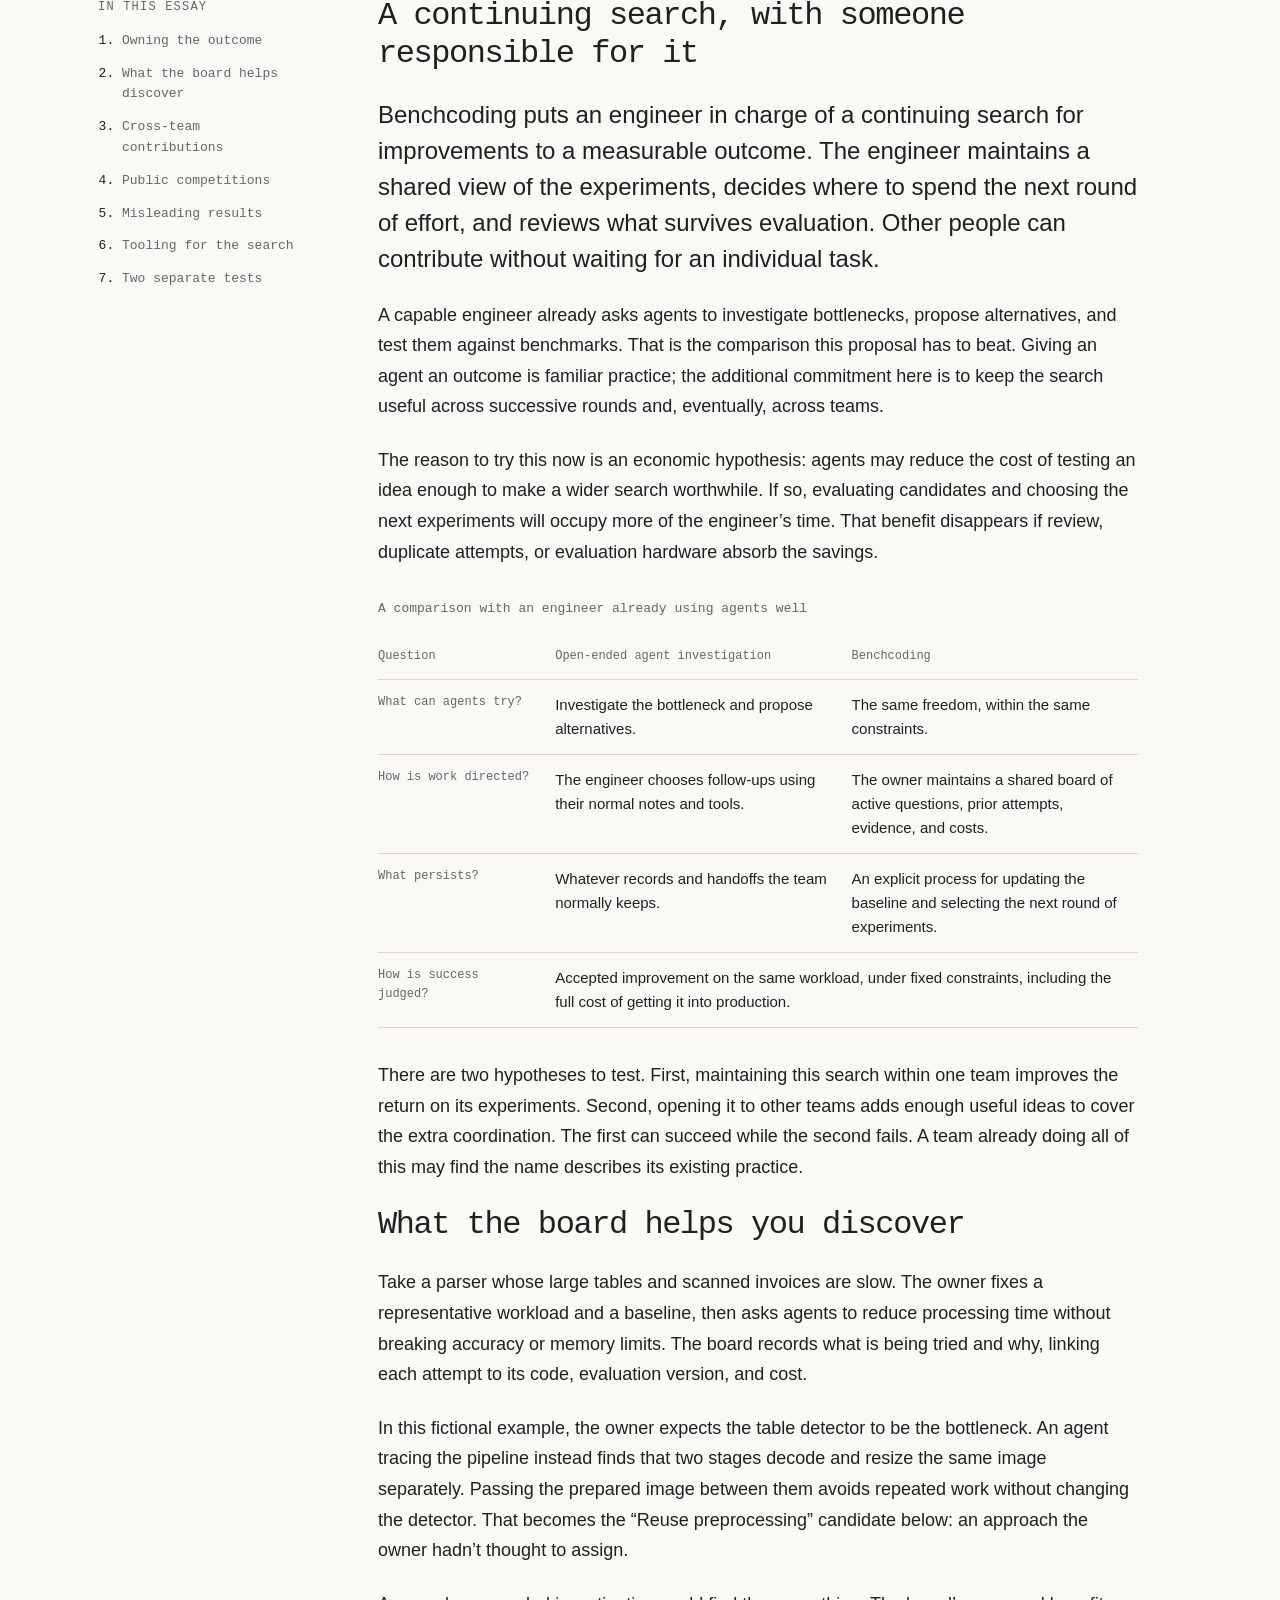
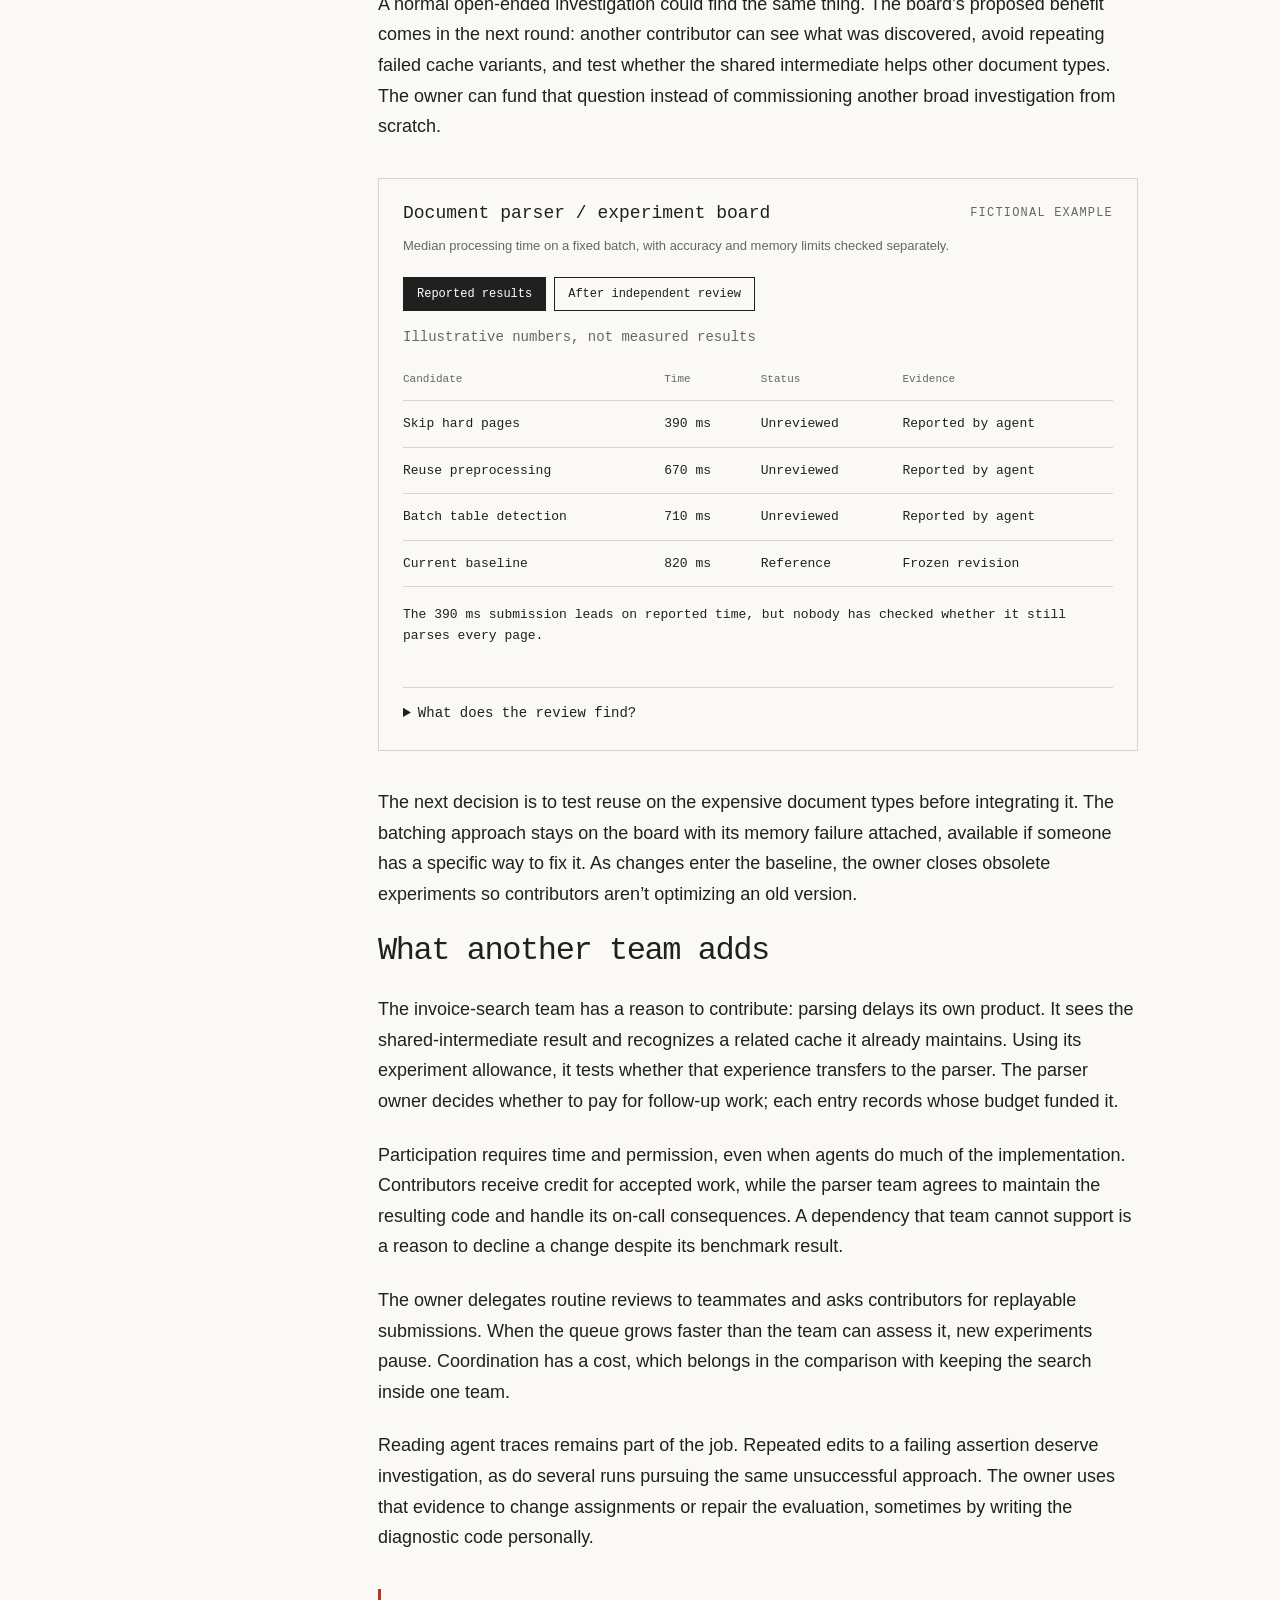
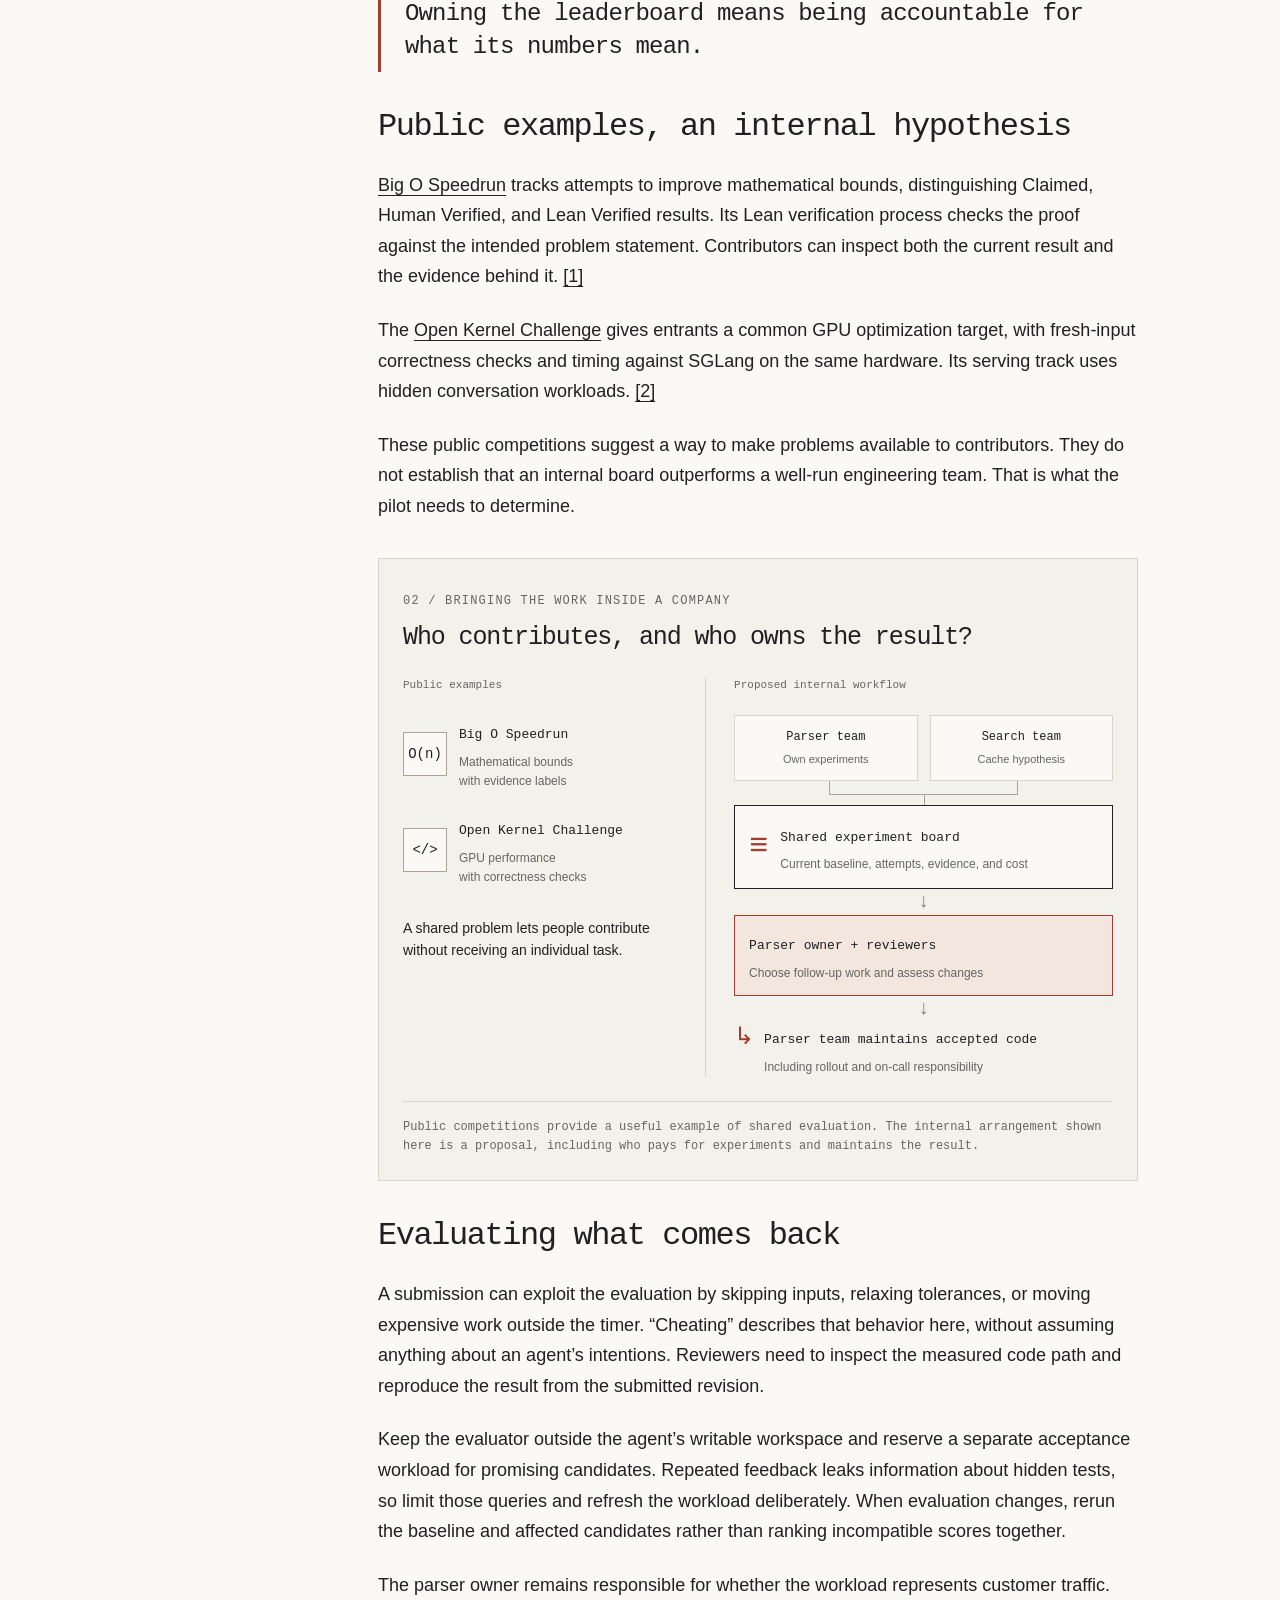
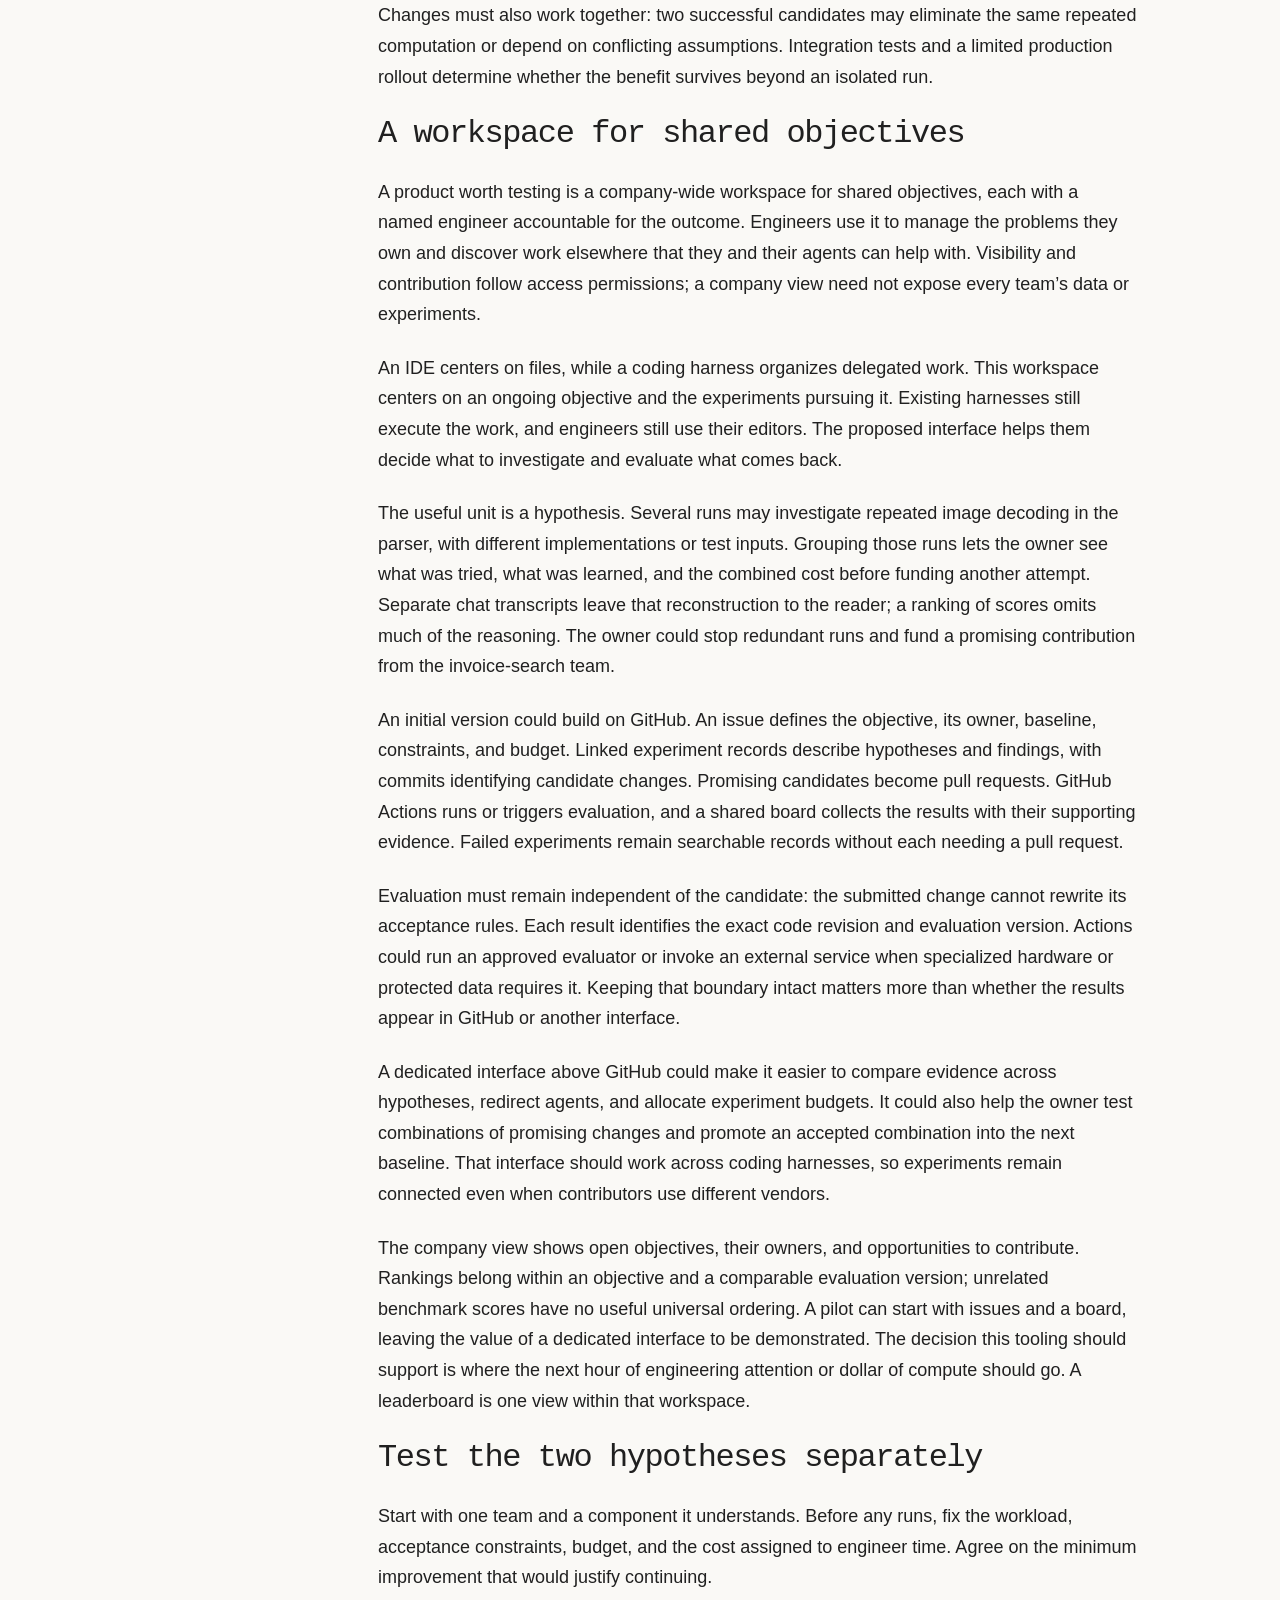
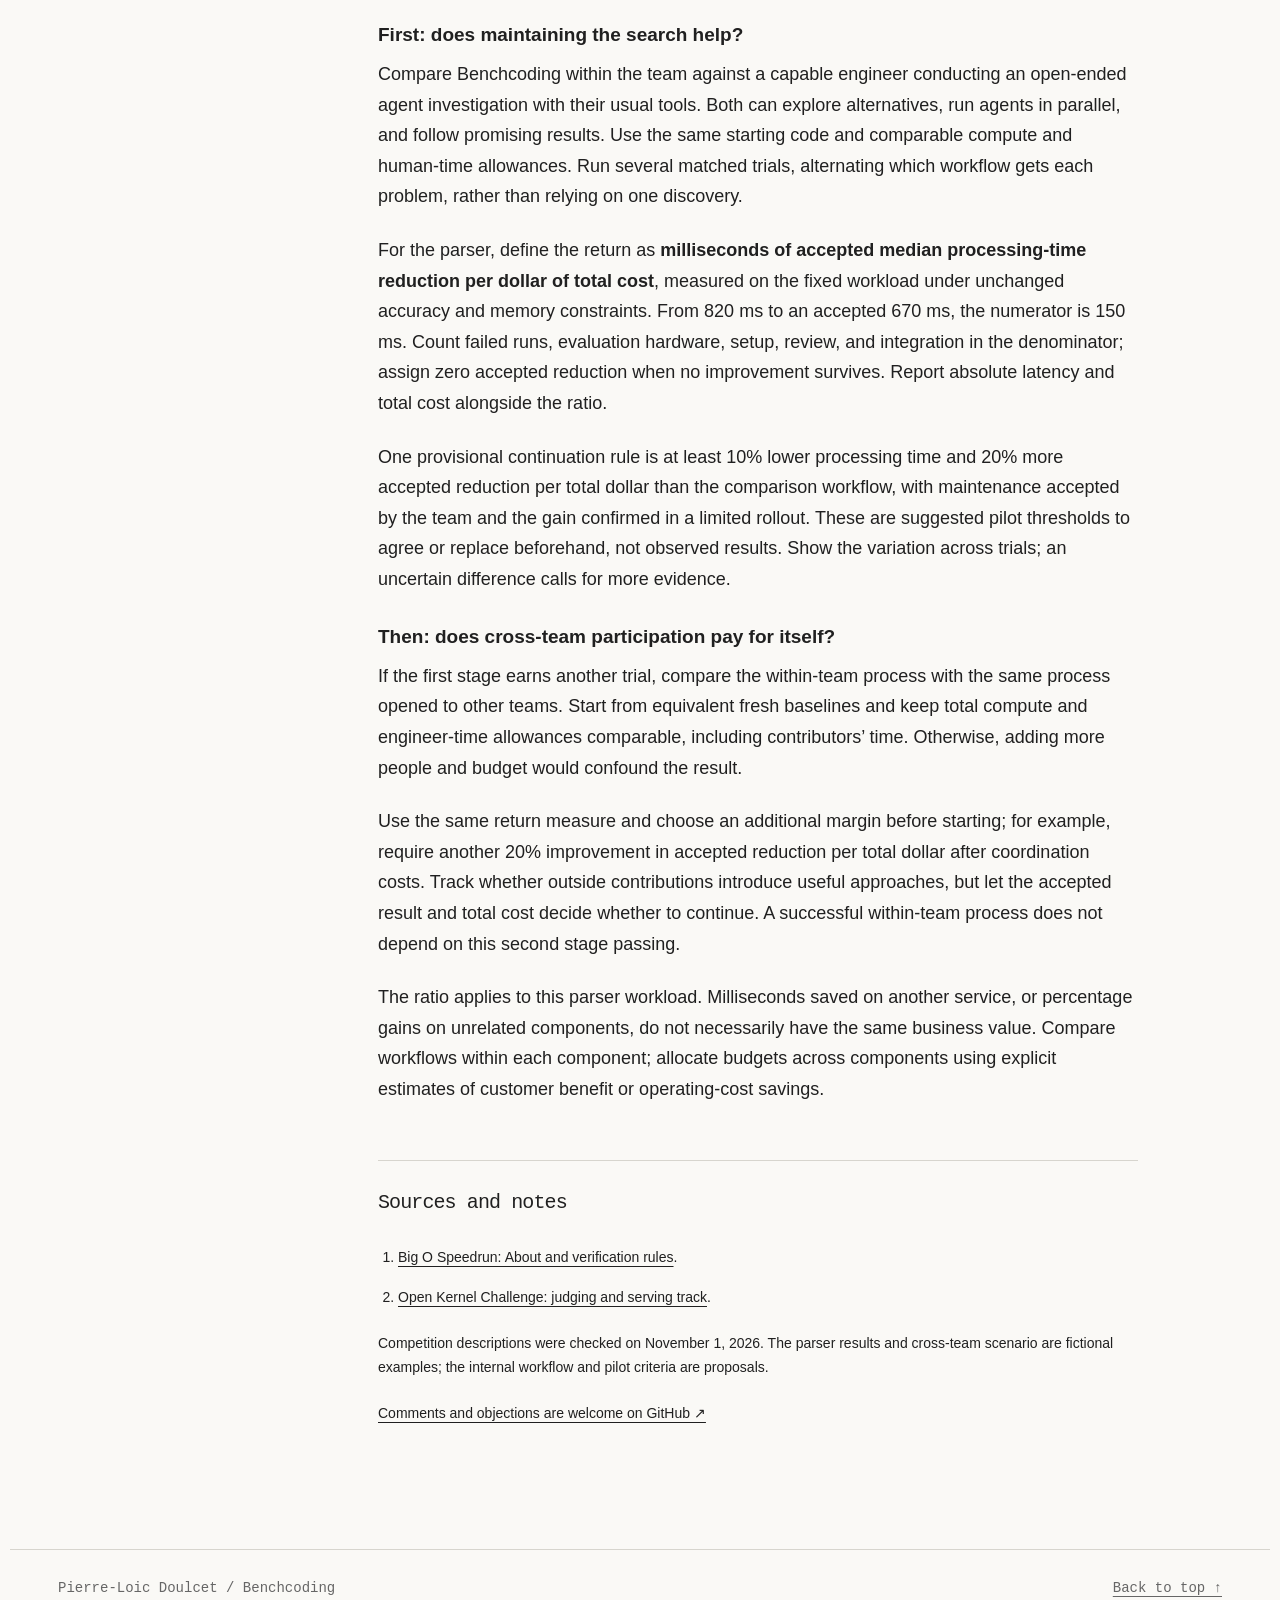
==== commit e03a9fd8: "Make the Benchcoding essay the site homepage" ====
--- a/docs/blog/benchcoding/index.html
+++ b/docs/blog/benchcoding/index.html
@@ -1,90 +1,12 @@
 <!doctype html>
-<html lang="en"><head><meta charset="utf-8"><meta name="viewport" content="width=device-width,initial-scale=1"><title>Benchcoding: engineering around a shared objective — Pierre-Loic Doulcet</title><meta name="description" content="A proposal for engineers managing a sustained search across agent experiments, with shared benchmarks and contributions from other teams."><meta property="og:title" content="Benchcoding: engineering around a shared objective"><meta property="og:description" content="How an engineer could manage agent experiments around a shared benchmark, and how to tell whether the approach is worth the cost."><meta property="og:type" content="article"><link rel="stylesheet" href="../../styles.css?v=e9f3c76341"></head>
-<body><a class="skip" href="#article">Skip to article</a><header class="site-head"><a class="brand" href="../../">Pierre-Loic Doulcet</a><nav aria-label="Main"><a href="../../#posts">Blog</a><a href="https://github.com/hexapode/benchcoding">GitHub ↗</a></nav></header>
-<main><div class="hero"><p class="eyebrow">Essay 01 / Benchcoding</p><h1>Benchcoding.<span>Engineering around<br>a shared objective.</span></h1><p class="dek">An engineer manages a continuing search for improvements, using a shared record of experiments that colleagues can contribute to. The proposal has to earn its cost against an engineer already using agents well.</p><div class="hero-bottom"><div class="byline">Pierre-Loic Doulcet<br><time datetime="2026-11-01">November 1, 2026</time> · 10 minute read</div><a href="#monday">How the board would work ↓</a></div></div>
-<figure id="search-illustration" class="hero-art search-diagram" aria-labelledby="search-caption">
-<div class="diagram-heading"><div><span class="label">01 / A round of parser experiments</span><h2>Where the engineer makes the calls</h2></div><span class="diagram-tag">Illustrative example</span></div>
-<div class="owner-strip"><svg viewBox="0 0 48 48" aria-hidden="true"><circle cx="24" cy="15" r="7"/><path d="M10 40v-5c0-8 28-8 28 0v5M17 40v-7m14 7v7"/></svg><div><b>Parser owner</b><span>Chooses the workload, sets limits, and decides which attempts get more time.</span></div><span class="owner-label">Human decisions</span></div>
-<div class="experiment-flow">
-<section class="baseline-panel"><span class="step-label">Start from the same code</span><div class="document-icon" aria-hidden="true"><i></i><i></i><i></i><i></i></div><h3>Current parser</h3><div class="metric">820<span>ms</span></div><p>Median processing time</p><div class="constraint"><span>Keep accuracy</span><span>Stay within memory limit</span></div><span class="revision">Frozen baseline · v1</span></section>
-<section class="attempts-panel"><span class="step-label">Agents try different approaches</span><div class="attempt invalid"><div><b>Skip hard pages</b><span>390 ms</span></div><div class="metric-track"><i style="--length:48%"></i></div><p><span class="verdict-symbol">×</span> Rejected: pages missing</p></div><div class="attempt promising"><div><b>Reuse preprocessing</b><span>670 ms</span></div><div class="metric-track"><i style="--length:82%"></i></div><p><span class="verdict-symbol">✓</span> Passes independent evaluation</p></div><div class="attempt invalid"><div><b>Batch table detection</b><span>710 ms</span></div><div class="metric-track"><i style="--length:87%"></i></div><p><span class="verdict-symbol">×</span> Rejected: memory limit exceeded</p></div></section>
-<section class="candidate-panel"><span class="step-label">Review the surviving change</span><span class="candidate-icon" aria-hidden="true">↳</span><h3>Reuse preprocessing</h3><div class="metric">670<span>ms</span></div><p class="candidate-saving">18% lower processing time</p><div class="next-gate"><b>Before a new baseline</b><p>Code review → integration test → limited production rollout</p></div><span class="revision">Candidate · not deployed</span></section>
-</div><div class="feedback-loop"><span aria-hidden="true">↶</span><p>The owner uses these results to choose the next experiments. Accepted changes become the baseline for future runs.</p></div>
-<figcaption id="search-caption">Shorter bars mean less processing time. The fastest reported result fails the task. All times are invented to illustrate the review process.</figcaption></figure>
-<div class="layout"><aside class="toc" aria-label="On this page"><span class="label">In this essay</span><ol><li><a href="#idea">Owning the outcome</a></li><li><a href="#monday">What the board helps discover</a></li><li><a href="#behavior">Cross-team contributions</a></li><li><a href="#public">Public competitions</a></li><li><a href="#cheating">Misleading results</a></li><li><a href="#tooling">Tooling for the search</a></li><li><a href="#pilot">Two separate tests</a></li></ol></aside>
-<article id="article">
-<section id="idea">
-<h2>A continuing search, with someone responsible for it</h2>
-<p class="opening">Benchcoding puts an engineer in charge of a continuing search for improvements to a measurable outcome. The engineer maintains a shared view of the experiments, decides where to spend the next round of effort, and reviews what survives evaluation. Other people can contribute without waiting for an individual task.</p>
-<p>A capable engineer already asks agents to investigate bottlenecks, propose alternatives, and test them against benchmarks. That is the comparison this proposal has to beat. Giving an agent an outcome is familiar practice; the additional commitment here is to keep the search useful across successive rounds and, eventually, across teams.</p>
-<p>The reason to try this now is an economic hypothesis: agents may reduce the cost of testing an idea enough to make a wider search worthwhile. If so, evaluating candidates and choosing the next experiments will occupy more of the engineer’s time. That benefit disappears if review, duplicate attempts, or evaluation hardware absorb the savings.</p>
-<div class="table-wrap workflow"><table><caption>A comparison with an engineer already using agents well</caption><thead><tr><th scope="col">Question</th><th scope="col">Open-ended agent investigation</th><th scope="col">Benchcoding</th></tr></thead><tbody><tr><th scope="row">What can agents try?</th><td data-label="Open-ended agent investigation">Investigate the bottleneck and propose alternatives.</td><td data-label="Benchcoding">The same freedom, within the same constraints.</td></tr><tr><th scope="row">How is work directed?</th><td data-label="Open-ended agent investigation">The engineer chooses follow-ups using their normal notes and tools.</td><td data-label="Benchcoding">The owner maintains a shared board of active questions, prior attempts, evidence, and costs.</td></tr><tr><th scope="row">What persists?</th><td data-label="Open-ended agent investigation">Whatever records and handoffs the team normally keeps.</td><td data-label="Benchcoding">An explicit process for updating the baseline and selecting the next round of experiments.</td></tr><tr><th scope="row">How is success judged?</th><td colspan="2" data-label="Both workflows">Accepted improvement on the same workload, under fixed constraints, including the full cost of getting it into production.</td></tr></tbody></table></div>
-<p>There are two hypotheses to test. First, maintaining this search within one team improves the return on its experiments. Second, opening it to other teams adds enough useful ideas to cover the extra coordination. The first can succeed while the second fails. A team already doing all of this may find the name describes its existing practice.</p>
-</section>
-<section id="monday">
-<h2>What the board helps you discover</h2>
-<p>Take a parser whose large tables and scanned invoices are slow. The owner fixes a representative workload and a baseline, then asks agents to reduce processing time without breaking accuracy or memory limits. The board records what is being tried and why, linking each attempt to its code, evaluation version, and cost.</p>
-<p>In this fictional example, the owner expects the table detector to be the bottleneck. An agent tracing the pipeline instead finds that two stages decode and resize the same image separately. Passing the prepared image between them avoids repeated work without changing the detector. That becomes the “Reuse preprocessing” candidate below: an approach the owner hadn’t thought to assign.</p>
-<p>A normal open-ended investigation could find the same thing. The board’s proposed benefit comes in the next round: another contributor can see what was discovered, avoid repeating failed cache variants, and test whether the shared intermediate helps other document types. The owner can fund that question instead of commissioning another broad investigation from scratch.</p>
-<div class="board"><div class="board-head"><h3 class="board-title">Document parser / experiment board</h3><span class="label">Fictional example</span></div><p class="board-intro">Median processing time on a fixed batch, with accuracy and memory limits checked separately.</p><div class="tabs" hidden id="board-controls"><button type="button" aria-pressed="true" data-view="reported">Reported results</button><button type="button" aria-pressed="false" data-view="reviewed">After independent review</button></div><div class="table-wrap"><table><caption class="small" style="text-align:left;padding-bottom:10px">Illustrative numbers, not measured results</caption><thead><tr><th scope="col">Candidate</th><th scope="col">Time</th><th scope="col">Status</th><th scope="col">Evidence</th></tr></thead><tbody><tr id="shortcut"><td data-label="Candidate">Skip hard pages</td><td data-label="Time">390 ms</td><td id="shortcut-status" data-label="Status">Unreviewed</td><td id="shortcut-evidence" data-label="Evidence">Reported by agent</td></tr><tr><td data-label="Candidate">Reuse preprocessing</td><td data-label="Time">670 ms</td><td id="reuse-status" data-label="Status">Unreviewed</td><td id="reuse-evidence" data-label="Evidence">Reported by agent</td></tr><tr><td data-label="Candidate">Batch table detection</td><td data-label="Time">710 ms</td><td id="batch-status" data-label="Status">Unreviewed</td><td id="batch-evidence" data-label="Evidence">Reported by agent</td></tr><tr><td data-label="Candidate">Current baseline</td><td data-label="Time">820 ms</td><td data-label="Status">Reference</td><td data-label="Evidence">Frozen revision</td></tr></tbody></table></div><p class="board-note" id="board-note" aria-live="polite">The 390 ms submission leads on reported time, but nobody has checked whether it still parses every page.</p><details><summary>What does the review find?</summary><p>The fastest submission omits difficult pages. Reusing preprocessing still produces the expected output when replayed on held-out documents, so it can go forward for integration review. Batching table detection runs faster but exceeds the memory limit; its author would need to fix that before resubmitting.</p></details></div>
-<p>The next decision is to test reuse on the expensive document types before integrating it. The batching approach stays on the board with its memory failure attached, available if someone has a specific way to fix it. As changes enter the baseline, the owner closes obsolete experiments so contributors aren’t optimizing an old version.</p>
-</section>
-<section id="behavior">
-<h2>What another team adds</h2>
-<p>The invoice-search team has a reason to contribute: parsing delays its own product. It sees the shared-intermediate result and recognizes a related cache it already maintains. Using its experiment allowance, it tests whether that experience transfers to the parser. The parser owner decides whether to pay for follow-up work; each entry records whose budget funded it.</p>
-<p>Participation requires time and permission, even when agents do much of the implementation. Contributors receive credit for accepted work, while the parser team agrees to maintain the resulting code and handle its on-call consequences. A dependency that team cannot support is a reason to decline a change despite its benchmark result.</p>
-<p>The owner delegates routine reviews to teammates and asks contributors for replayable submissions. When the queue grows faster than the team can assess it, new experiments pause. Coordination has a cost, which belongs in the comparison with keeping the search inside one team.</p>
-<p>Reading agent traces remains part of the job. Repeated edits to a failing assertion deserve investigation, as do several runs pursuing the same unsuccessful approach. The owner uses that evidence to change assignments or repair the evaluation, sometimes by writing the diagnostic code personally.</p>
-<blockquote class="statement">Owning the leaderboard means being accountable for what its numbers mean.</blockquote>
-</section>
-<section id="public">
-<h2>Public examples, an internal hypothesis</h2>
-<p><a href="https://bigospeedrun.com/about">Big O Speedrun</a> tracks attempts to improve mathematical bounds, distinguishing Claimed, Human Verified, and Lean Verified results. Its Lean verification process checks the proof against the intended problem statement. Contributors can inspect both the current result and the evidence behind it. <a href="#source-1" aria-label="Source 1">[1]</a></p>
-<p>The <a href="https://openkernelchallenge.dev/">Open Kernel Challenge</a> gives entrants a common GPU optimization target, with fresh-input correctness checks and timing against SGLang on the same hardware. Its serving track uses hidden conversation workloads. <a href="#source-2" aria-label="Source 2">[2]</a></p>
-<p>These public competitions suggest a way to make problems available to contributors. They do not establish that an internal board outperforms a well-run engineering team. That is what the pilot needs to determine.</p>
-<figure id="adoption-illustration" class="figure adoption-diagram" aria-labelledby="adoption-caption"><div class="diagram-heading"><div><span class="label">02 / Bringing the work inside a company</span><h3>Who contributes, and who owns the result?</h3></div></div><div class="adoption-grid"><div class="public-races"><span class="step-label">Public examples</span><div class="public-example"><span class="example-mark" aria-hidden="true">O(n)</span><div><b>Big O Speedrun</b><p>Mathematical bounds<br>with evidence labels</p></div></div><div class="public-example"><span class="example-mark" aria-hidden="true">&lt;/&gt;</span><div><b>Open Kernel Challenge</b><p>GPU performance<br>with correctness checks</p></div></div><p class="transfer-note">A shared problem lets people contribute without receiving an individual task.</p></div><div class="internal-work"><span class="step-label">Proposed internal workflow</span><div class="team-inputs"><span>Parser team<small>Own experiments</small></span><span>Search team<small>Cache hypothesis</small></span></div><div class="merge-lines" aria-hidden="true"><i></i><i></i></div><div class="shared-board"><span class="board-glyph" aria-hidden="true">≡</span><div><b>Shared experiment board</b><p>Current baseline, attempts, evidence, and cost</p></div></div><div class="vertical-link" aria-hidden="true">↓</div><div class="owner-decision"><b>Parser owner + reviewers</b><p>Choose follow-up work and assess changes</p></div><div class="vertical-link" aria-hidden="true">↓</div><div class="maintenance"><span aria-hidden="true">↳</span><div><b>Parser team maintains accepted code</b><p>Including rollout and on-call responsibility</p></div></div></div></div><figcaption id="adoption-caption">Public competitions provide a useful example of shared evaluation. The internal arrangement shown here is a proposal, including who pays for experiments and maintains the result.</figcaption></figure>
-</section>
-<section id="cheating">
-<h2>Evaluating what comes back</h2>
-<p>A submission can exploit the evaluation by skipping inputs, relaxing tolerances, or moving expensive work outside the timer. “Cheating” describes that behavior here, without assuming anything about an agent’s intentions. Reviewers need to inspect the measured code path and reproduce the result from the submitted revision.</p>
-<p>Keep the evaluator outside the agent’s writable workspace and reserve a separate acceptance workload for promising candidates. Repeated feedback leaks information about hidden tests, so limit those queries and refresh the workload deliberately. When evaluation changes, rerun the baseline and affected candidates rather than ranking incompatible scores together.</p>
-<p>The parser owner remains responsible for whether the workload represents customer traffic. Changes must also work together: two successful candidates may eliminate the same repeated computation or depend on conflicting assumptions. Integration tests and a limited production rollout determine whether the benefit survives beyond an isolated run.</p>
-</section>
-<section id="tooling">
-<h2>A workspace for shared objectives</h2>
-<p>A product worth testing is a company-wide workspace for shared objectives, each with a named engineer accountable for the outcome. Engineers use it to manage the problems they own and discover work elsewhere that they and their agents can help with. Visibility and contribution follow access permissions; a company view need not expose every team’s data or experiments.</p>
-<p>An IDE centers on files, while a coding harness organizes delegated work. This workspace centers on an ongoing objective and the experiments pursuing it. Existing harnesses still execute the work, and engineers still use their editors. The proposed interface helps them decide what to investigate and evaluate what comes back.</p>
-<p>The useful unit is a hypothesis. Several runs may investigate repeated image decoding in the parser, with different implementations or test inputs. Grouping those runs lets the owner see what was tried, what was learned, and the combined cost before funding another attempt. Separate chat transcripts leave that reconstruction to the reader; a ranking of scores omits much of the reasoning. The owner could stop redundant runs and fund a promising contribution from the invoice-search team.</p>
-<p>An initial version could build on GitHub. An issue defines the objective, its owner, baseline, constraints, and budget. Linked experiment records describe hypotheses and findings, with commits identifying candidate changes. Promising candidates become pull requests. GitHub Actions runs or triggers evaluation, and a shared board collects the results with their supporting evidence. Failed experiments remain searchable records without each needing a pull request.</p>
-<p>Evaluation must remain independent of the candidate: the submitted change cannot rewrite its acceptance rules. Each result identifies the exact code revision and evaluation version. Actions could run an approved evaluator or invoke an external service when specialized hardware or protected data requires it. Keeping that boundary intact matters more than whether the results appear in GitHub or another interface.</p>
-<p>A dedicated interface above GitHub could make it easier to compare evidence across hypotheses, redirect agents, and allocate experiment budgets. It could also help the owner test combinations of promising changes and promote an accepted combination into the next baseline. That interface should work across coding harnesses, so experiments remain connected even when contributors use different vendors.</p>
-<p>The company view shows open objectives, their owners, and opportunities to contribute. Rankings belong within an objective and a comparable evaluation version; unrelated benchmark scores have no useful universal ordering. A pilot can start with issues and a board, leaving the value of a dedicated interface to be demonstrated. The decision this tooling should support is where the next hour of engineering attention or dollar of compute should go. A leaderboard is one view within that workspace.</p>
-</section>
-<section id="pilot">
-<h2>Test the two hypotheses separately</h2>
-<p>Start with one team and a component it understands. Before any runs, fix the workload, acceptance constraints, budget, and the cost assigned to engineer time. Agree on the minimum improvement that would justify continuing.</p>
-<h3>First: does maintaining the search help?</h3>
-<p>Compare Benchcoding within the team against a capable engineer conducting an open-ended agent investigation with their usual tools. Both can explore alternatives, run agents in parallel, and follow promising results. Use the same starting code and comparable compute and human-time allowances. Run several matched trials, alternating which workflow gets each problem, rather than relying on one discovery.</p>
-<p>For the parser, define the return as <strong>milliseconds of accepted median processing-time reduction per dollar of total cost</strong>, measured on the fixed workload under unchanged accuracy and memory constraints. From 820 ms to an accepted 670 ms, the numerator is 150 ms. Count failed runs, evaluation hardware, setup, review, and integration in the denominator; assign zero accepted reduction when no improvement survives. Report absolute latency and total cost alongside the ratio.</p>
-<p>One provisional continuation rule is at least 10% lower processing time and 20% more accepted reduction per total dollar than the comparison workflow, with maintenance accepted by the team and the gain confirmed in a limited rollout. These are suggested pilot thresholds to agree or replace beforehand, not observed results. Show the variation across trials; an uncertain difference calls for more evidence.</p>
-<h3>Then: does cross-team participation pay for itself?</h3>
-<p>If the first stage earns another trial, compare the within-team process with the same process opened to other teams. Start from equivalent fresh baselines and keep total compute and engineer-time allowances comparable, including contributors’ time. Otherwise, adding more people and budget would confound the result.</p>
-<p>Use the same return measure and choose an additional margin before starting; for example, require another 20% improvement in accepted reduction per total dollar after coordination costs. Track whether outside contributions introduce useful approaches, but let the accepted result and total cost decide whether to continue. A successful within-team process does not depend on this second stage passing.</p>
-<p>The ratio applies to this parser workload. Milliseconds saved on another service, or percentage gains on unrelated components, do not necessarily have the same business value. Compare workflows within each component; allocate budgets across components using explicit estimates of customer benefit or operating-cost savings.</p>
-</section>
-<section class="sources" aria-labelledby="sources-title"><h2 id="sources-title">Sources and notes</h2>
-<ol><li id="source-1"><a href="https://bigospeedrun.com/about">Big O Speedrun: About and verification rules</a>.</li><li id="source-2"><a href="https://openkernelchallenge.dev/">Open Kernel Challenge: judging and serving track</a>.</li></ol>
-<p>Competition descriptions were checked on November 1, 2026. The parser results and cross-team scenario are fictional examples; the internal workflow and pilot criteria are proposals.</p>
-<p><a href="https://github.com/hexapode/benchcoding/issues">Comments and objections are welcome on GitHub ↗</a></p></section></article></div></main><footer class="site-foot"><a href="../../">← All posts</a><span>Pierre-Loic Doulcet / Benchcoding</span><a href="#">Back to top ↑</a></footer>
-<script>
-const controls=document.getElementById('board-controls');controls.hidden=false;
-const buttons=[...controls.querySelectorAll('button')];
-buttons.forEach(button=>button.addEventListener('click',()=>{
- const reviewed=button.dataset.view==='reviewed';
- buttons.forEach(b=>b.setAttribute('aria-pressed',String(b===button)));
- document.getElementById('shortcut').classList.toggle('reject',reviewed);
- const values=reviewed?['Rejected','Drops difficult pages','Passed evaluation','Holdout + clean replay','Rejected','Memory limit exceeded']:['Unreviewed','Reported by agent','Unreviewed','Reported by agent','Unreviewed','Reported by agent'];
- ['shortcut-status','shortcut-evidence','reuse-status','reuse-evidence','batch-status','batch-evidence'].forEach((id,i)=>document.getElementById(id).textContent=values[i]);
- document.getElementById('board-note').textContent=reviewed?'The 670 ms change can go forward for integration review. The 390 ms submission skipped pages, while the 710 ms submission exceeded the memory limit.':'The 390 ms submission leads on reported time, but nobody has checked whether it still parses every page.';
-}));
-</script></body></html>
+<html lang="en">
+<head>
+<meta charset="utf-8">
+<meta name="viewport" content="width=device-width, initial-scale=1">
+<title>Benchcoding — Page moved</title>
+<link rel="canonical" href="https://hexapode.github.io/benchcoding/">
+<script>location.replace('../../' + location.search + location.hash);</script>
+<noscript><meta http-equiv="refresh" content="0; url=../../"></noscript>
+</head>
+<body><p><a href="../../">Read Benchcoding at its new address.</a></p></body>
+</html>
